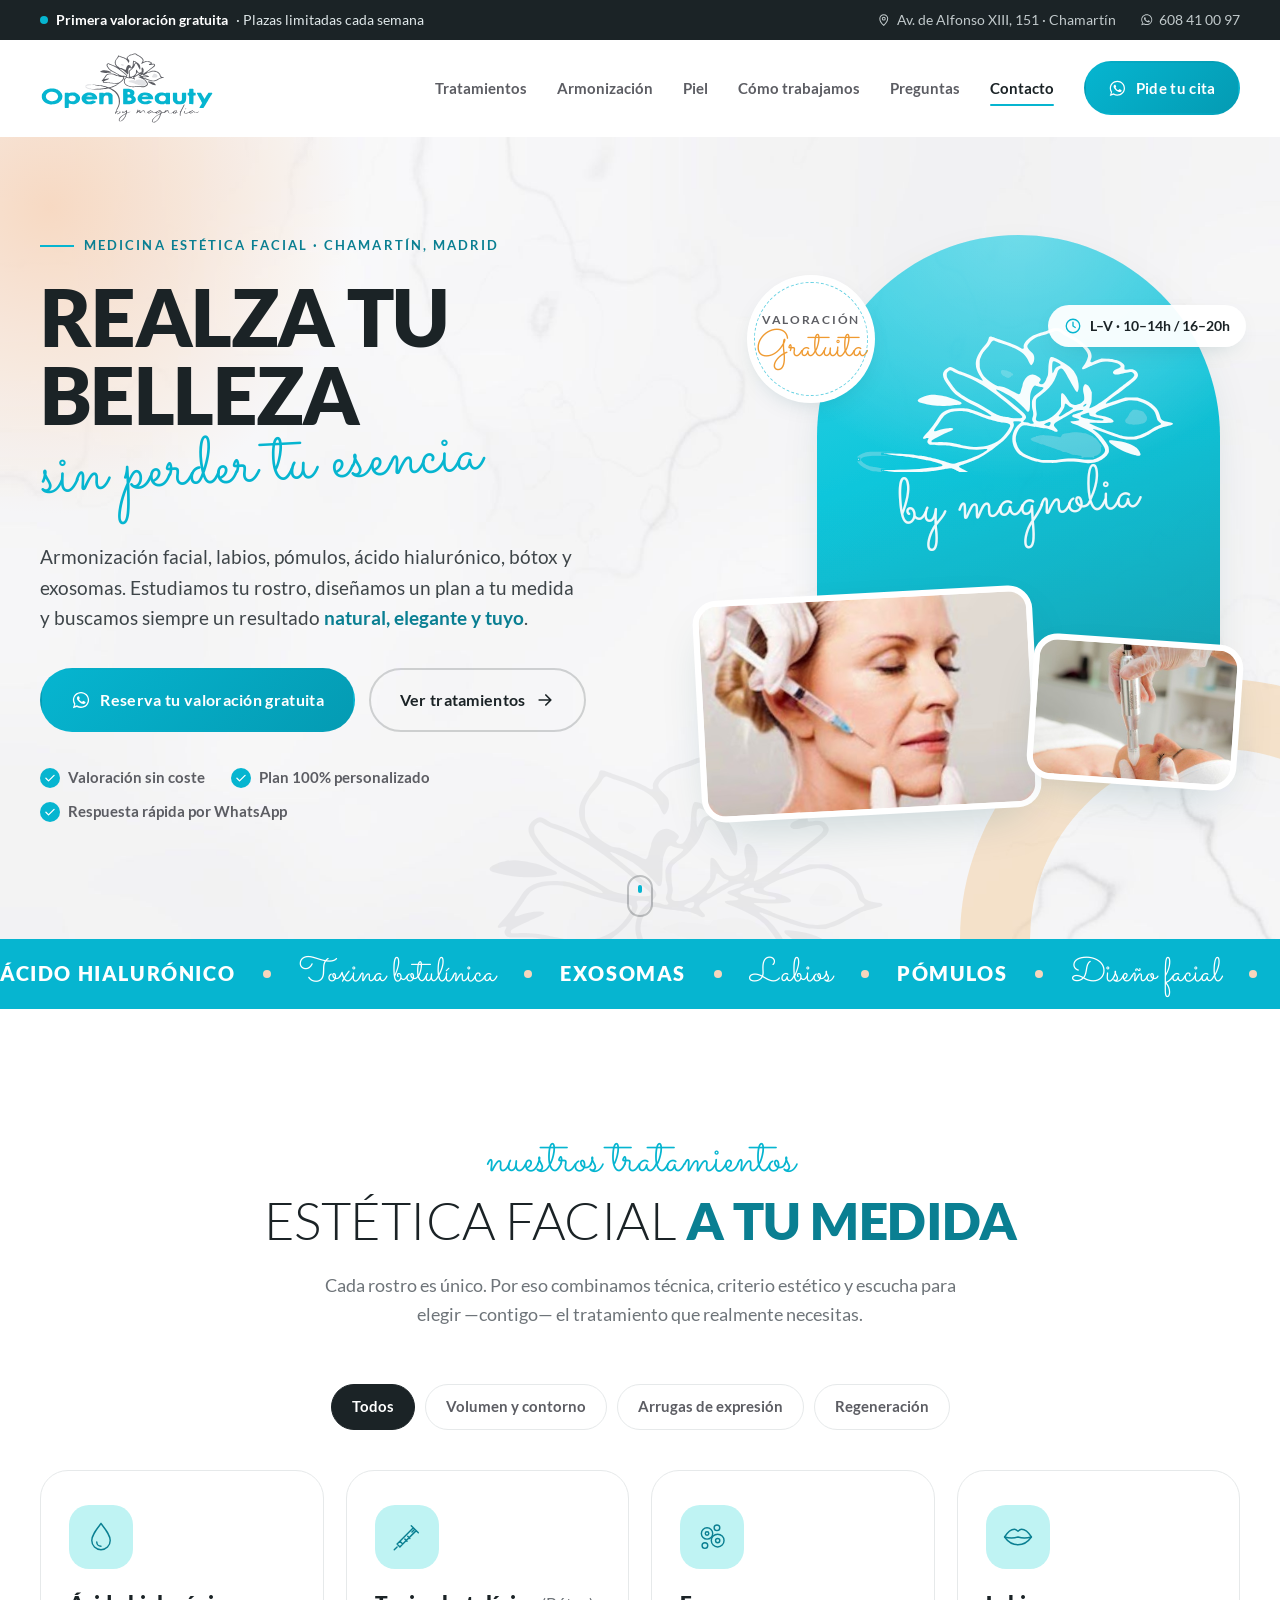
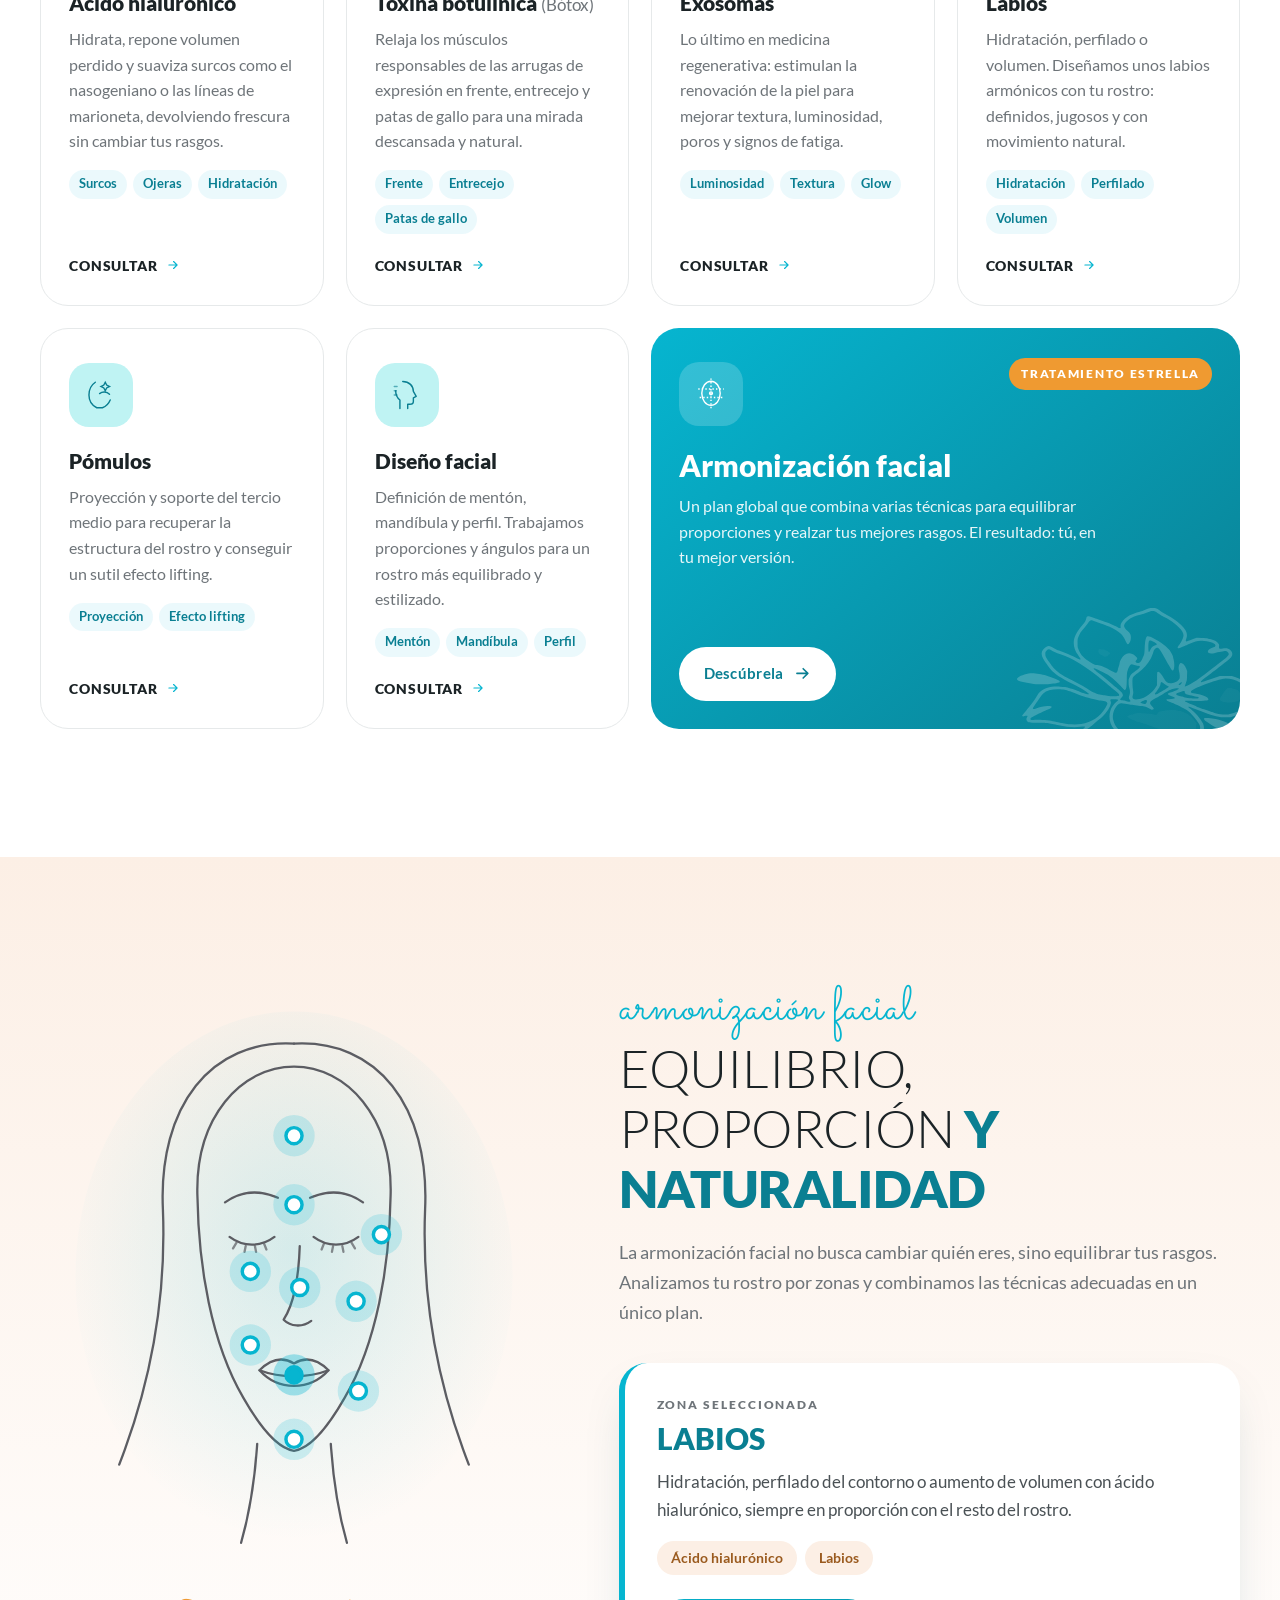
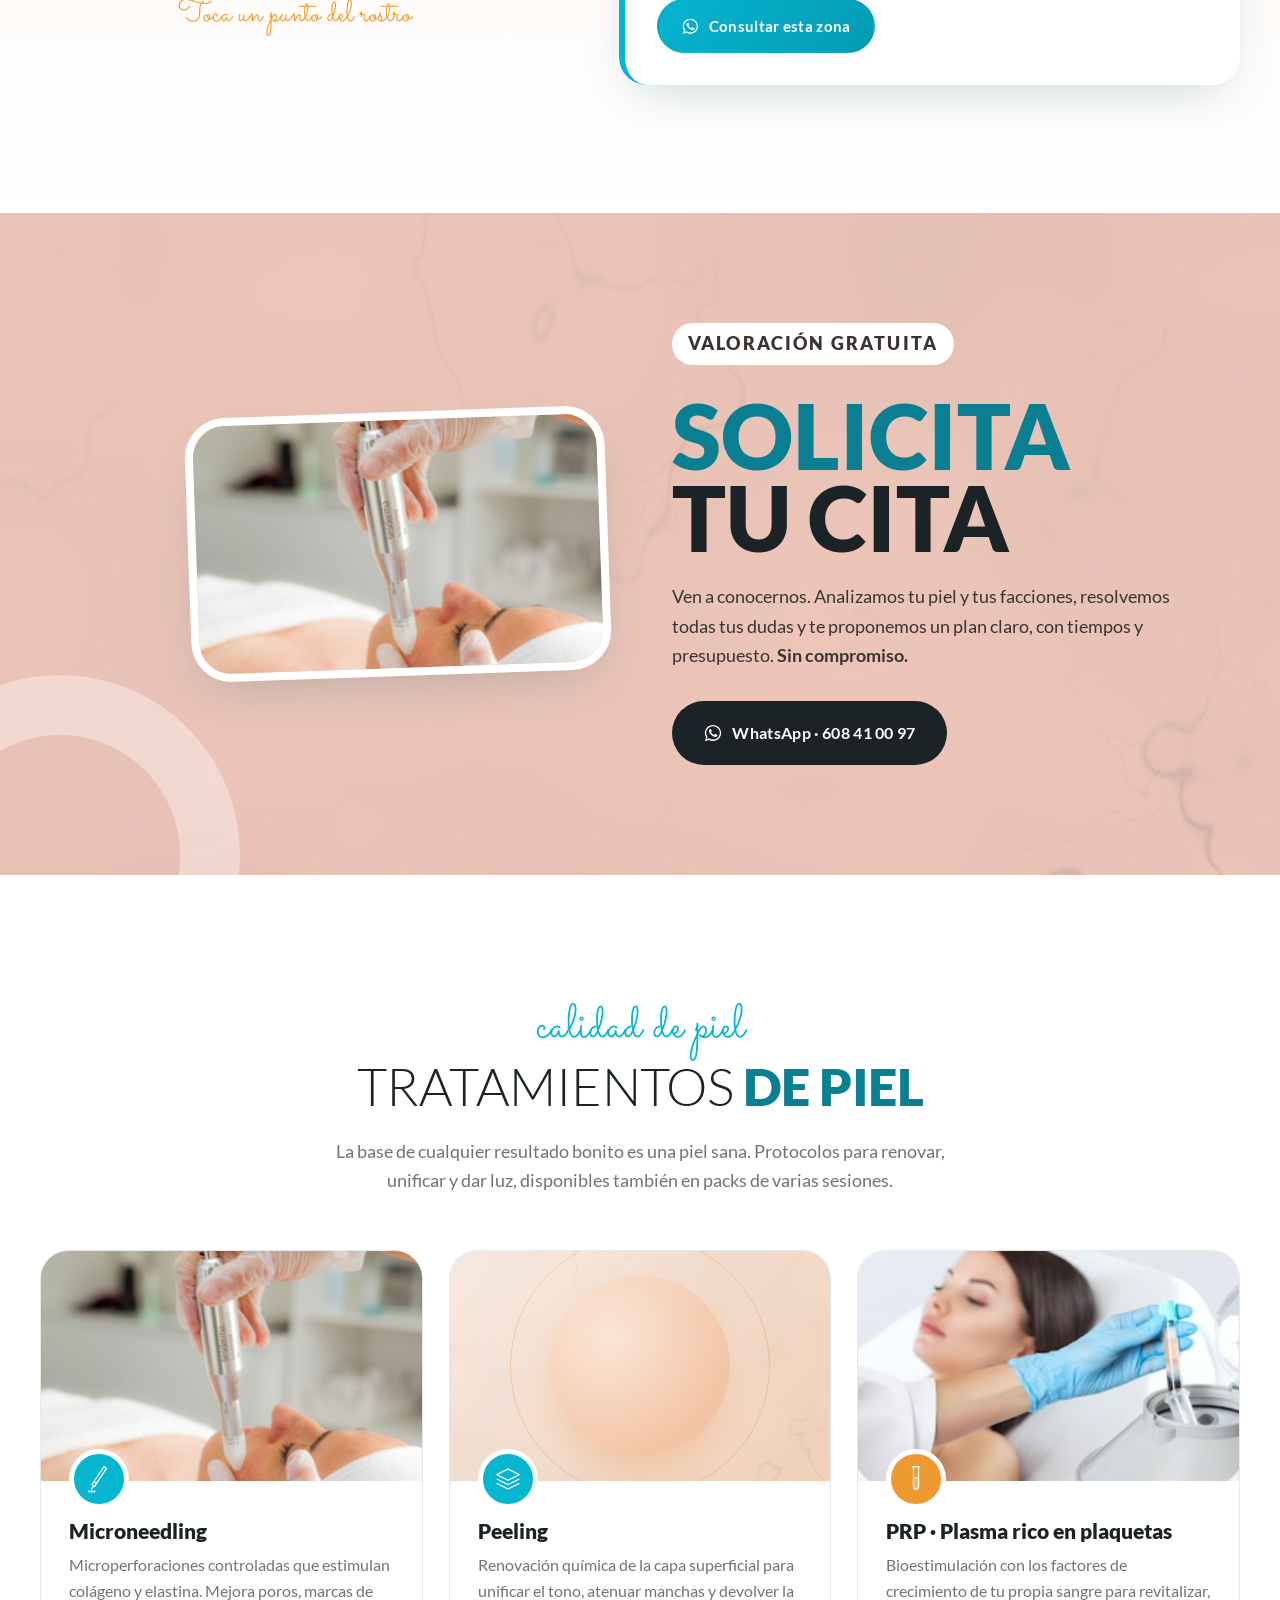
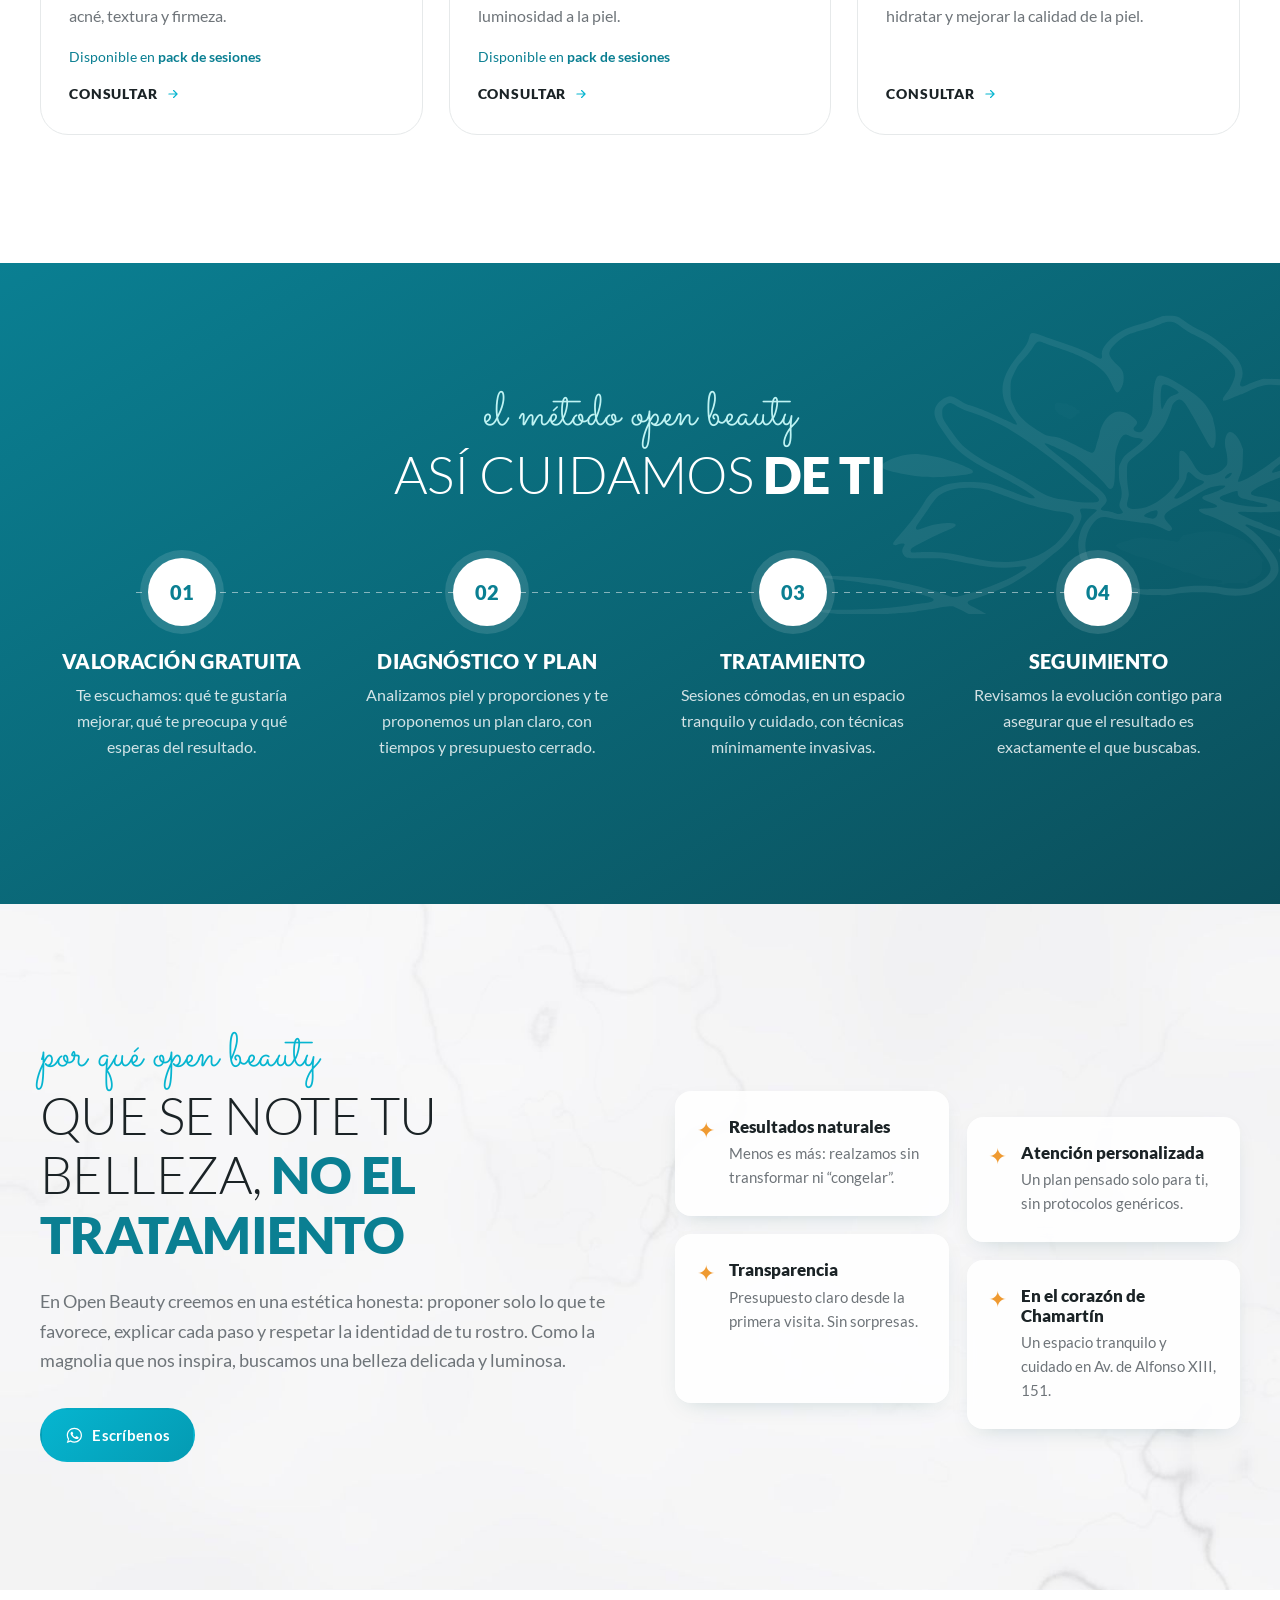
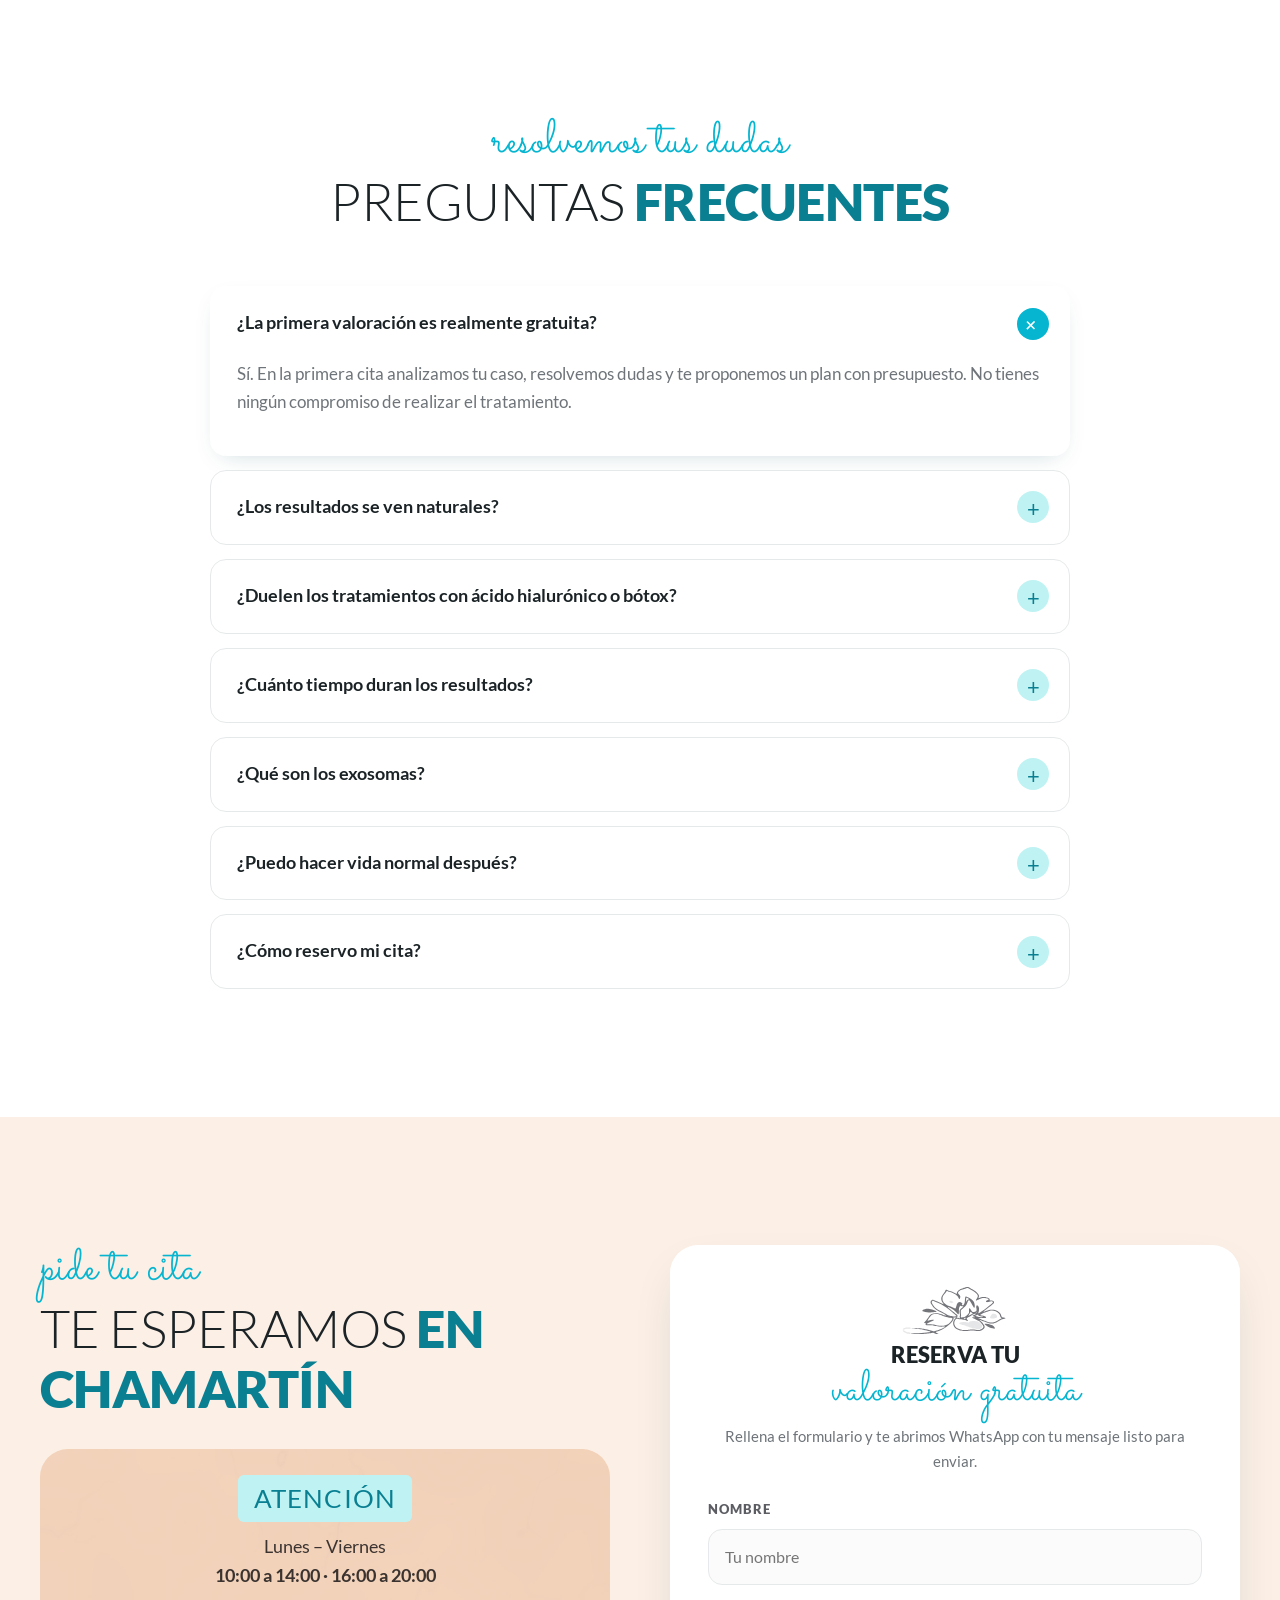
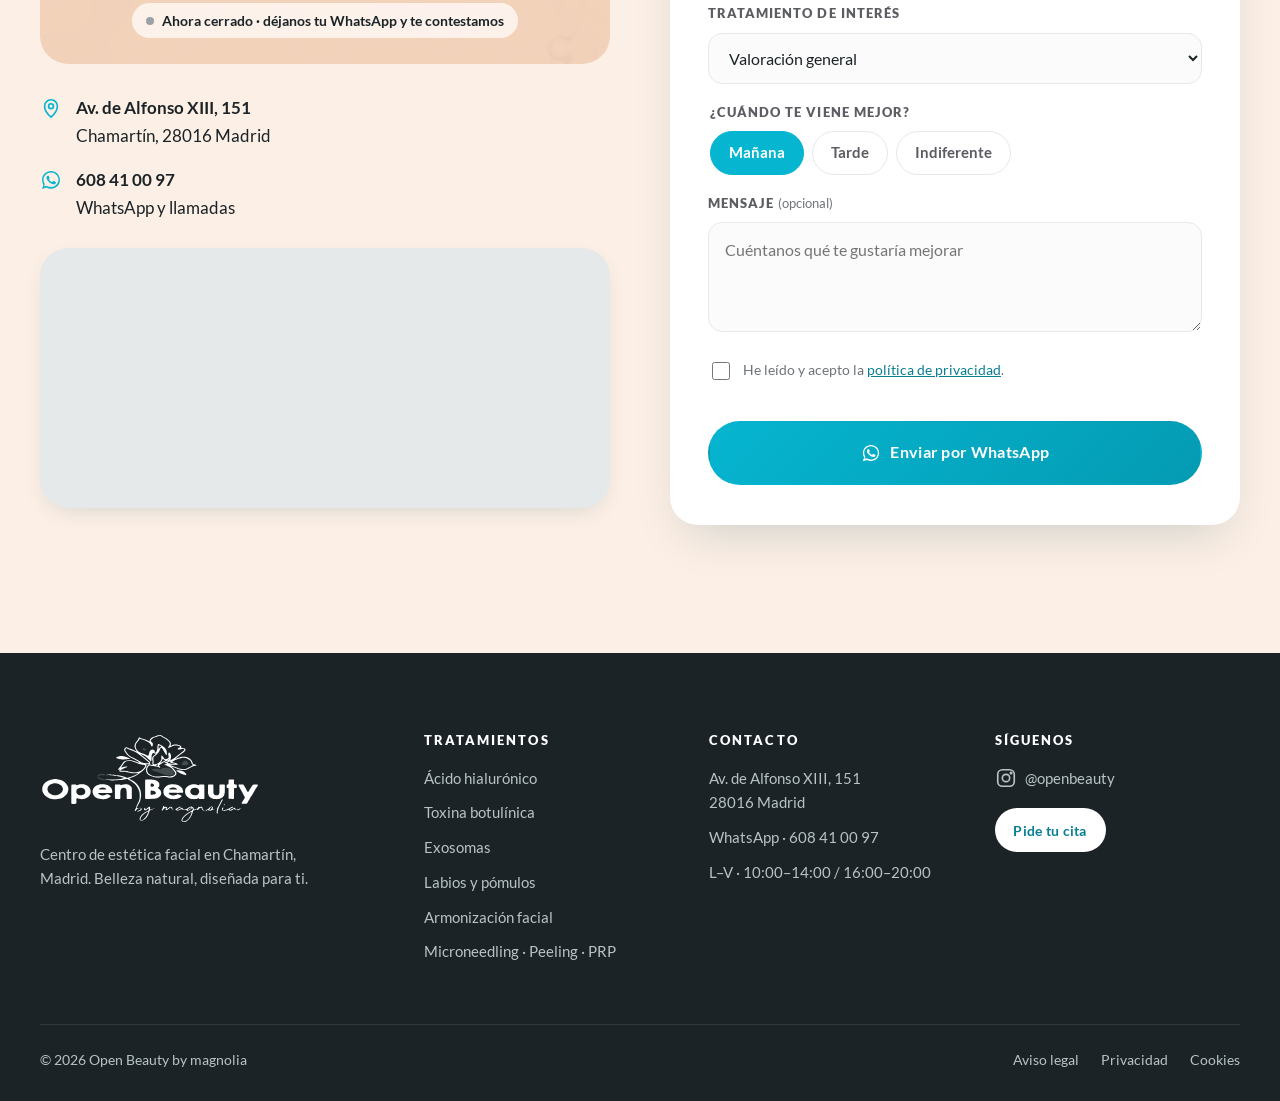
==== index.html @ c54658da "Web Open Beauty" ====
<!DOCTYPE html>
<html lang="es">
<head>
  <meta charset="UTF-8">
  <meta name="viewport" content="width=device-width, initial-scale=1">
  <title>Open Beauty · Medicina Estética Facial en Chamartín, Madrid</title>
  <meta name="description" content="Centro de estética facial en Chamartín (Madrid). Ácido hialurónico, bótox, exosomas, labios, pómulos, diseño y armonización facial. Primera valoración gratuita. Pide cita por WhatsApp: 608 41 00 97.">
  <meta name="theme-color" content="#06b5d0">
  <link rel="icon" href="assets/img/favicon.png" type="image/png">
  <link rel="apple-touch-icon" href="assets/img/favicon.png">

  <meta property="og:type" content="website">
  <meta property="og:title" content="Open Beauty by magnolia · Estética facial en Chamartín">
  <meta property="og:description" content="Armonización facial, labios, pómulos, hialurónico, bótox y exosomas. Primera valoración gratuita.">
  <meta property="og:image" content="assets/img/hialuronico.jpg">
  <meta property="og:locale" content="es_ES">

  <link rel="preload" href="assets/fonts/lato-latin-900-normal.woff2" as="font" type="font/woff2" crossorigin>
  <link rel="preload" href="assets/fonts/sacramento-latin-400-normal.woff2" as="font" type="font/woff2" crossorigin>
  <link rel="stylesheet" href="css/styles.css">

  <script type="application/ld+json">
  {
    "@context": "https://schema.org",
    "@type": "BeautySalon",
    "name": "Open Beauty by magnolia",
    "image": "assets/img/hialuronico.jpg",
    "telephone": "+34 608 41 00 97",
    "address": {
      "@type": "PostalAddress",
      "streetAddress": "Av. de Alfonso XIII, 151",
      "addressLocality": "Madrid",
      "addressRegion": "Madrid",
      "postalCode": "28016",
      "addressCountry": "ES"
    },
    "openingHoursSpecification": [
      {"@type": "OpeningHoursSpecification", "dayOfWeek": ["Monday","Tuesday","Wednesday","Thursday","Friday"], "opens": "10:00", "closes": "14:00"},
      {"@type": "OpeningHoursSpecification", "dayOfWeek": ["Monday","Tuesday","Wednesday","Thursday","Friday"], "opens": "16:00", "closes": "20:00"}
    ],
    "areaServed": "Chamartín, Madrid"
  }
  </script>
</head>
<body>

<!-- Iconos (sprite) -->
<svg width="0" height="0" style="position:absolute" aria-hidden="true">
  <defs>
    <symbol id="i-drop" viewBox="0 0 48 48"><path d="M24 5c7 9 13 16.5 13 24a13 13 0 0 1-26 0C11 21.5 17 14 24 5Z" fill="none" stroke="currentColor" stroke-width="2"/><path d="M18 31a6 6 0 0 0 6 6" fill="none" stroke="currentColor" stroke-width="2" stroke-linecap="round"/></symbol>
    <symbol id="i-syringe" viewBox="0 0 48 48"><g fill="none" stroke="currentColor" stroke-width="2" stroke-linecap="round" stroke-linejoin="round"><path d="m30 8 10 10M35 13l-4 4M33 11 14 30l4 4 19-19M14 30l-4 4 4 4 4-4M10 38l-4 4M21 27l3 3M25 23l3 3"/></g></symbol>
    <symbol id="i-cells" viewBox="0 0 48 48"><g fill="none" stroke="currentColor" stroke-width="2"><circle cx="17" cy="19" r="8"/><circle cx="32" cy="29" r="9"/><circle cx="31" cy="11" r="4"/><circle cx="14" cy="36" r="4"/><circle cx="17" cy="19" r="2.5"/><circle cx="32" cy="29" r="3"/></g></symbol>
    <symbol id="i-lips" viewBox="0 0 48 48"><g fill="none" stroke="currentColor" stroke-width="2" stroke-linejoin="round"><path d="M5 24c5-8 10-11 14-11 2 0 3.5 1.5 5 3 1.5-1.5 3-3 5-3 4 0 9 3 14 11-5 7-12 11-19 11S10 31 5 24Z"/><path d="M5 24c7 2 13 2 19 0 6 2 12 2 19 0"/></g></symbol>
    <symbol id="i-cheek" viewBox="0 0 48 48"><g fill="none" stroke="currentColor" stroke-width="2" stroke-linecap="round"><path d="M16 6c-6 4-9 11-9 18 0 9 5 15 11 18h8c5-2 9-6 11-11"/><path d="M22 22c4-3 10-3 14 1"/><path d="M30 6l2 4 4 2-4 2-2 4-2-4-4-2 4-2z"/></g></symbol>
    <symbol id="i-profile" viewBox="0 0 48 48"><g fill="none" stroke="currentColor" stroke-width="2" stroke-linecap="round" stroke-linejoin="round"><path d="M18 5c9 0 15 6 15 14l4 7-4 2v5c0 3-2 4-5 4h-3v6"/><path d="M14 43V31c-4-3-6-8-6-13"/><path d="M6 12h4M6 18h3M6 24h4" opacity=".6"/></g></symbol>
    <symbol id="i-harmony" viewBox="0 0 48 48"><g fill="none" stroke="currentColor" stroke-width="2"><ellipse cx="24" cy="23" rx="13" ry="17"/><path d="M24 2v42M6 17h36M8 29h32" stroke-dasharray="2 3"/><circle cx="24" cy="23" r="2"/></g></symbol>
    <symbol id="i-pen" viewBox="0 0 48 48"><g fill="none" stroke="currentColor" stroke-width="2" stroke-linecap="round"><path d="M32 4 16 28l4 3 16-24zM16 28l-3 5 4 3 3-5M15 35l-3 5"/><path d="M8 44h1M12 44h1M16 44h1" stroke-width="3"/></g></symbol>
    <symbol id="i-layers" viewBox="0 0 48 48"><g fill="none" stroke="currentColor" stroke-width="2" stroke-linejoin="round"><path d="M24 8 42 17 24 26 6 17z"/><path d="m6 24 18 9 18-9M6 31l18 9 18-9"/></g></symbol>
    <symbol id="i-tube" viewBox="0 0 48 48"><g fill="none" stroke="currentColor" stroke-width="2" stroke-linecap="round"><path d="M18 4h12M20 4v32a4 4 0 0 0 8 0V4"/><path d="M20 22h8" /><path d="M20 22v14a4 4 0 0 0 8 0V22" fill="currentColor" fill-opacity=".2"/></g></symbol>
    <symbol id="i-wa" viewBox="0 0 32 32"><path fill="currentColor" d="M16 3C8.8 3 3 8.7 3 15.8c0 2.5.7 4.9 2 7L3 29l6.4-2a13.2 13.2 0 0 0 6.6 1.7c7.2 0 13-5.7 13-12.8S23.2 3 16 3Zm0 23.3c-2.1 0-4.1-.6-5.9-1.6l-.4-.3-3.8 1.2 1.2-3.7-.3-.4a10.4 10.4 0 0 1-1.7-5.7C5.1 10 10 5.2 16 5.2s10.9 4.8 10.9 10.6S22 26.3 16 26.3Zm6-7.9c-.3-.2-1.9-1-2.2-1-.3-.1-.5-.2-.7.2l-1 1.2c-.2.2-.4.2-.7.1-.3-.2-1.4-.5-2.6-1.6-1-.9-1.6-1.9-1.8-2.2-.2-.3 0-.5.1-.7l.5-.6.3-.5v-.5l-1-2.4c-.3-.6-.5-.5-.7-.5h-.6c-.2 0-.6.1-.9.4-.3.3-1.2 1.1-1.2 2.7s1.2 3.2 1.4 3.4c.2.2 2.4 3.6 5.8 5 .8.4 1.4.6 1.9.7.8.3 1.6.2 2.2.1.7-.1 1.9-.8 2.2-1.5.3-.7.3-1.4.2-1.5-.1-.1-.3-.2-.6-.4Z"/></symbol>
    <symbol id="i-arrow" viewBox="0 0 24 24"><path d="M5 12h14M13 6l6 6-6 6" fill="none" stroke="currentColor" stroke-width="2" stroke-linecap="round" stroke-linejoin="round"/></symbol>
    <symbol id="i-pin" viewBox="0 0 24 24"><g fill="none" stroke="currentColor" stroke-width="1.8"><path d="M12 22s7-6.2 7-12a7 7 0 0 0-14 0c0 5.8 7 12 7 12Z"/><circle cx="12" cy="10" r="2.6"/></g></symbol>
    <symbol id="i-clock" viewBox="0 0 24 24"><g fill="none" stroke="currentColor" stroke-width="1.8" stroke-linecap="round"><circle cx="12" cy="12" r="9"/><path d="M12 7v5l3 2"/></g></symbol>
    <symbol id="i-phone" viewBox="0 0 24 24"><path fill="none" stroke="currentColor" stroke-width="1.8" stroke-linejoin="round" d="M5 3h4l2 5-2.5 1.5a11 11 0 0 0 6 6L16 13l5 2v4a2 2 0 0 1-2 2A17 17 0 0 1 3 5a2 2 0 0 1 2-2Z"/></symbol>
    <symbol id="i-check" viewBox="0 0 24 24"><path d="m5 12.5 4.5 4.5L19 7.5" fill="none" stroke="currentColor" stroke-width="2.2" stroke-linecap="round" stroke-linejoin="round"/></symbol>
    <symbol id="i-ig" viewBox="0 0 24 24"><g fill="none" stroke="currentColor" stroke-width="1.8"><rect x="3" y="3" width="18" height="18" rx="5"/><circle cx="12" cy="12" r="4"/><circle cx="17.5" cy="6.5" r=".8" fill="currentColor"/></g></symbol>
  </defs>
</svg>

<!-- ===================== TOPBAR ===================== -->
<div class="topbar">
  <div class="container topbar__inner">
    <p><span class="dot"></span> <strong>Primera valoración gratuita</strong> · Plazas limitadas cada semana</p>
    <div class="topbar__links">
      <a href="#contacto"><svg><use href="#i-pin"/></svg> Av. de Alfonso XIII, 151 · Chamartín</a>
      <a href="https://wa.me/34608410097" target="_blank" rel="noopener" data-wa><svg><use href="#i-wa"/></svg> 608 41 00 97</a>
    </div>
  </div>
</div>

<!-- ===================== HEADER ===================== -->
<header class="header" id="header">
  <div class="container header__inner">
    <a href="#inicio" class="brand" aria-label="Open Beauty by magnolia — inicio">
      <img src="assets/logo.svg" alt="Open Beauty by magnolia" width="745" height="308">
    </a>
    <nav class="nav" id="nav" aria-label="Navegación principal">
      <a href="#tratamientos">Tratamientos</a>
      <a href="#armonizacion">Armonización</a>
      <a href="#piel">Piel</a>
      <a href="#metodo">Cómo trabajamos</a>
      <a href="#faq">Preguntas</a>
      <a href="#contacto">Contacto</a>
      <a href="https://wa.me/34608410097" class="btn btn--teal nav__cta" target="_blank" rel="noopener" data-wa="Hola, me gustaría reservar mi valoración gratuita en Open Beauty.">
        <svg><use href="#i-wa"/></svg> Pide tu cita
      </a>
    </nav>
    <button class="burger" id="burger" aria-label="Abrir menú" aria-expanded="false" aria-controls="nav"><span></span><span></span><span></span></button>
  </div>
</header>

<main>

<!-- ===================== HERO ===================== -->
<section class="hero marble" id="inicio">
  <div class="hero__flower" aria-hidden="true"></div>
  <div class="container hero__grid">
    <div class="hero__copy">
      <p class="eyebrow reveal">Medicina estética facial · Chamartín, Madrid</p>
      <h1 class="hero__title reveal">
        Realza tu belleza
        <span class="script">sin perder tu esencia</span>
      </h1>
      <p class="hero__lead reveal">Armonización facial, labios, pómulos, ácido hialurónico, bótox y exosomas. Estudiamos tu rostro, diseñamos un plan a tu medida y buscamos siempre un resultado <strong>natural, elegante y tuyo</strong>.</p>
      <div class="hero__ctas reveal">
        <a href="https://wa.me/34608410097" class="btn btn--teal btn--lg" target="_blank" rel="noopener" data-wa="Hola, me gustaría reservar mi valoración gratuita en Open Beauty.">
          <svg><use href="#i-wa"/></svg> Reserva tu valoración gratuita
        </a>
        <a href="#tratamientos" class="btn btn--ghost btn--lg">Ver tratamientos <svg><use href="#i-arrow"/></svg></a>
      </div>
      <ul class="hero__trust reveal">
        <li><svg><use href="#i-check"/></svg> Valoración sin coste</li>
        <li><svg><use href="#i-check"/></svg> Plan 100% personalizado</li>
        <li><svg><use href="#i-check"/></svg> Respuesta rápida por WhatsApp</li>
      </ul>
    </div>

    <div class="hero__visual reveal">
      <div class="arch">
        <div class="arch__flower" aria-hidden="true"></div>
        <p class="arch__script">by magnolia</p>
      </div>
      <figure class="hero__photo hero__photo--main">
        <img src="assets/img/hialuronico.jpg" alt="Tratamiento facial con ácido hialurónico en Open Beauty" width="382" height="250">
      </figure>
      <figure class="hero__photo hero__photo--small">
        <img src="assets/img/microneedling.jpg" alt="Tratamiento de microneedling facial" width="382" height="264">
      </figure>
      <div class="badge badge--free">
        <span class="badge__k">Valoración</span>
        <span class="badge__v">Gratuita</span>
      </div>
      <div class="chip chip--hours"><svg><use href="#i-clock"/></svg> L–V · 10–14h / 16–20h</div>
    </div>
  </div>
  <a href="#tratamientos" class="hero__scroll" aria-label="Bajar a tratamientos"><span></span></a>
</section>

<!-- ===================== MARQUEE ===================== -->
<div class="marquee" aria-hidden="true">
  <div class="marquee__track">
    <span>Ácido hialurónico</span><i></i><span>Toxina botulínica</span><i></i><span>Exosomas</span><i></i><span>Labios</span><i></i><span>Pómulos</span><i></i><span>Diseño facial</span><i></i><span>Armonización facial</span><i></i><span>Microneedling</span><i></i><span>PRP</span><i></i><span>Peeling</span><i></i>
    <span>Ácido hialurónico</span><i></i><span>Toxina botulínica</span><i></i><span>Exosomas</span><i></i><span>Labios</span><i></i><span>Pómulos</span><i></i><span>Diseño facial</span><i></i><span>Armonización facial</span><i></i><span>Microneedling</span><i></i><span>PRP</span><i></i><span>Peeling</span><i></i>
  </div>
</div>

<!-- ===================== TRATAMIENTOS ===================== -->
<section class="section" id="tratamientos">
  <div class="container">
    <header class="section__head reveal">
      <p class="kicker">nuestros tratamientos</p>
      <h2 class="h2">Estética facial <strong>a tu medida</strong></h2>
      <p class="section__lead">Cada rostro es único. Por eso combinamos técnica, criterio estético y escucha para elegir —contigo— el tratamiento que realmente necesitas.</p>
    </header>

    <div class="filters reveal" role="tablist" aria-label="Filtrar tratamientos">
      <button class="filter is-active" data-filter="all" role="tab" aria-selected="true">Todos</button>
      <button class="filter" data-filter="relleno" role="tab" aria-selected="false">Volumen y contorno</button>
      <button class="filter" data-filter="arrugas" role="tab" aria-selected="false">Arrugas de expresión</button>
      <button class="filter" data-filter="regenera" role="tab" aria-selected="false">Regeneración</button>
    </div>

    <div class="cards" id="cards">
      <article class="card reveal" data-cat="relleno">
        <div class="card__icon"><svg><use href="#i-drop"/></svg></div>
        <h3>Ácido hialurónico</h3>
        <p>Hidrata, repone volumen perdido y suaviza surcos como el nasogeniano o las líneas de marioneta, devolviendo frescura sin cambiar tus rasgos.</p>
        <ul class="tags"><li>Surcos</li><li>Ojeras</li><li>Hidratación</li></ul>
        <a href="#" class="card__link" data-wa="Hola, quiero información sobre el tratamiento de ácido hialurónico.">Consultar <svg><use href="#i-arrow"/></svg></a>
      </article>

      <article class="card reveal" data-cat="arrugas">
        <div class="card__icon"><svg><use href="#i-syringe"/></svg></div>
        <h3>Toxina botulínica <span>(Bótox)</span></h3>
        <p>Relaja los músculos responsables de las arrugas de expresión en frente, entrecejo y patas de gallo para una mirada descansada y natural.</p>
        <ul class="tags"><li>Frente</li><li>Entrecejo</li><li>Patas de gallo</li></ul>
        <a href="#" class="card__link" data-wa="Hola, quiero información sobre el tratamiento con toxina botulínica (bótox).">Consultar <svg><use href="#i-arrow"/></svg></a>
      </article>

      <article class="card reveal" data-cat="regenera">
        <div class="card__icon"><svg><use href="#i-cells"/></svg></div>
        <h3>Exosomas</h3>
        <p>Lo último en medicina regenerativa: estimulan la renovación de la piel para mejorar textura, luminosidad, poros y signos de fatiga.</p>
        <ul class="tags"><li>Luminosidad</li><li>Textura</li><li>Glow</li></ul>
        <a href="#" class="card__link" data-wa="Hola, quiero información sobre el tratamiento con exosomas.">Consultar <svg><use href="#i-arrow"/></svg></a>
      </article>

      <article class="card reveal" data-cat="relleno">
        <div class="card__icon"><svg><use href="#i-lips"/></svg></div>
        <h3>Labios</h3>
        <p>Hidratación, perfilado o volumen. Diseñamos unos labios armónicos con tu rostro: definidos, jugosos y con movimiento natural.</p>
        <ul class="tags"><li>Hidratación</li><li>Perfilado</li><li>Volumen</li></ul>
        <a href="#" class="card__link" data-wa="Hola, quiero información sobre el tratamiento de labios.">Consultar <svg><use href="#i-arrow"/></svg></a>
      </article>

      <article class="card reveal" data-cat="relleno">
        <div class="card__icon"><svg><use href="#i-cheek"/></svg></div>
        <h3>Pómulos</h3>
        <p>Proyección y soporte del tercio medio para recuperar la estructura del rostro y conseguir un sutil efecto lifting.</p>
        <ul class="tags"><li>Proyección</li><li>Efecto lifting</li></ul>
        <a href="#" class="card__link" data-wa="Hola, quiero información sobre el tratamiento de pómulos.">Consultar <svg><use href="#i-arrow"/></svg></a>
      </article>

      <article class="card reveal" data-cat="relleno">
        <div class="card__icon"><svg><use href="#i-profile"/></svg></div>
        <h3>Diseño facial</h3>
        <p>Definición de mentón, mandíbula y perfil. Trabajamos proporciones y ángulos para un rostro más equilibrado y estilizado.</p>
        <ul class="tags"><li>Mentón</li><li>Mandíbula</li><li>Perfil</li></ul>
        <a href="#" class="card__link" data-wa="Hola, quiero información sobre el diseño facial (mentón, mandíbula, perfil).">Consultar <svg><use href="#i-arrow"/></svg></a>
      </article>

      <article class="card card--feature reveal" data-cat="relleno arrugas regenera">
        <div class="card__icon"><svg><use href="#i-harmony"/></svg></div>
        <p class="card__badge">Tratamiento estrella</p>
        <h3>Armonización facial</h3>
        <p>Un plan global que combina varias técnicas para equilibrar proporciones y realzar tus mejores rasgos. El resultado: tú, en tu mejor versión.</p>
        <a href="#armonizacion" class="btn btn--white">Descúbrela <svg><use href="#i-arrow"/></svg></a>
      </article>
    </div>
  </div>
</section>

<!-- ===================== ARMONIZACIÓN (mapa facial) ===================== -->
<section class="section section--soft" id="armonizacion">
  <div class="container harmony">
    <div class="harmony__map reveal">
      <svg class="face" viewBox="0 0 400 500" role="img" aria-labelledby="faceTitle">
        <title id="faceTitle">Mapa facial interactivo</title>
        <defs>
          <radialGradient id="glow" cx="50%" cy="45%" r="55%"><stop offset="0" stop-color="#06b5d0" stop-opacity=".16"/><stop offset="1" stop-color="#06b5d0" stop-opacity="0"/></radialGradient>
        </defs>
        <ellipse cx="200" cy="240" rx="190" ry="230" fill="url(#glow)"/>
        <g class="face__lines" fill="none" stroke-linecap="round" stroke-linejoin="round">
          <!-- pelo -->
          <path d="M200 38C128 34 82 92 86 182c3 76-10 150-38 222"/>
          <path d="M200 38c72-4 118 54 114 144-3 76 10 150 38 222"/>
          <!-- rostro -->
          <path d="M116 170c-2-68 38-112 84-112s86 44 84 112c-1 62-12 128-40 176-16 28-30 44-44 46-14-2-28-18-44-46-28-48-39-114-40-176Z"/>
          <!-- cuello -->
          <path d="M168 386c-2 30-6 58-14 86M232 386c2 30 6 58 14 86"/>
          <!-- cejas -->
          <path d="M140 176c14-10 30-11 46-4"/><path d="M214 172c16-7 32-6 46 4"/>
          <!-- ojos cerrados -->
          <path d="M144 206c12 9 27 9 39 0"/><path d="M217 206c12 9 27 9 39 0"/>
          <path d="M150 211l-3 5M158 214l-1 5M166 214l1 5M174 212l2 5" opacity=".7"/>
          <path d="M226 212l-2 5M234 214l-1 5M242 214l1 5M250 211l3 5" opacity=".7"/>
          <!-- nariz -->
          <path d="M205 214c-1 30-5 50-14 64 6 6 16 7 24 1"/>
          <!-- labios -->
          <path d="M170 322c10-10 20-12 30-6 10-6 20-4 30 6-18 7-42 7-60 0Z"/>
          <path d="M170 322c16 18 44 18 60 0"/>
        </g>
        <g class="spots">
          <g class="spot" data-zone="frente" transform="translate(200 118)"><circle r="18" class="spot__halo"/><circle r="7" class="spot__dot"/></g>
          <g class="spot" data-zone="entrecejo" transform="translate(200 178)"><circle r="18" class="spot__halo"/><circle r="7" class="spot__dot"/></g>
          <g class="spot" data-zone="patas" transform="translate(276 204)"><circle r="18" class="spot__halo"/><circle r="7" class="spot__dot"/></g>
          <g class="spot" data-zone="ojeras" transform="translate(162 236)"><circle r="18" class="spot__halo"/><circle r="7" class="spot__dot"/></g>
          <g class="spot" data-zone="pomulos" transform="translate(254 262)"><circle r="18" class="spot__halo"/><circle r="7" class="spot__dot"/></g>
          <g class="spot" data-zone="nariz" transform="translate(205 250)"><circle r="18" class="spot__halo"/><circle r="7" class="spot__dot"/></g>
          <g class="spot" data-zone="surcos" transform="translate(162 300)"><circle r="18" class="spot__halo"/><circle r="7" class="spot__dot"/></g>
          <g class="spot" data-zone="labios" transform="translate(200 326)"><circle r="18" class="spot__halo"/><circle r="7" class="spot__dot"/></g>
          <g class="spot" data-zone="mandibula" transform="translate(256 340)"><circle r="18" class="spot__halo"/><circle r="7" class="spot__dot"/></g>
          <g class="spot" data-zone="menton" transform="translate(200 382)"><circle r="18" class="spot__halo"/><circle r="7" class="spot__dot"/></g>
        </g>
      </svg>
      <p class="harmony__hint">Toca un punto del rostro</p>
    </div>

    <div class="harmony__copy">
      <header class="reveal">
        <p class="kicker">armonización facial</p>
        <h2 class="h2">Equilibrio, proporción <strong>y naturalidad</strong></h2>
        <p class="section__lead">La armonización facial no busca cambiar quién eres, sino equilibrar tus rasgos. Analizamos tu rostro por zonas y combinamos las técnicas adecuadas en un único plan.</p>
      </header>

      <div class="zone reveal" id="zone" aria-live="polite">
        <p class="zone__label">Zona seleccionada</p>
        <h3 class="zone__title" id="zoneTitle">Labios</h3>
        <p class="zone__text" id="zoneText">Hidratación, perfilado del contorno o aumento de volumen con ácido hialurónico, siempre en proporción con el resto del rostro.</p>
        <ul class="zone__tx" id="zoneTx"><li>Ácido hialurónico</li><li>Labios</li></ul>
        <a href="#" class="btn btn--teal" id="zoneCta" data-wa="Hola, me interesa tratar la zona de los labios.">
          <svg><use href="#i-wa"/></svg> Consultar esta zona
        </a>
      </div>
    </div>
  </div>
</section>

<!-- ===================== PROMO VALORACIÓN ===================== -->
<section class="promo">
  <div class="container promo__grid">
    <div class="promo__photo reveal">
      <img src="assets/img/microneedling.jpg" alt="Valoración facial en Open Beauty" width="382" height="264" loading="lazy">
    </div>
    <div class="promo__copy reveal">
      <p class="promo__kicker">Valoración gratuita</p>
      <h2 class="promo__title"><span>Solicita</span> tu cita</h2>
      <p>Ven a conocernos. Analizamos tu piel y tus facciones, resolvemos todas tus dudas y te proponemos un plan claro, con tiempos y presupuesto. <strong>Sin compromiso.</strong></p>
      <a href="https://wa.me/34608410097" class="btn btn--dark btn--lg" target="_blank" rel="noopener" data-wa="Hola, quiero solicitar mi valoración gratuita.">
        <svg><use href="#i-wa"/></svg> WhatsApp · 608 41 00 97
      </a>
    </div>
  </div>
</section>

<!-- ===================== PIEL ===================== -->
<section class="section" id="piel">
  <div class="container">
    <header class="section__head reveal">
      <p class="kicker">calidad de piel</p>
      <h2 class="h2">Tratamientos <strong>de piel</strong></h2>
      <p class="section__lead">La base de cualquier resultado bonito es una piel sana. Protocolos para renovar, unificar y dar luz, disponibles también en packs de varias sesiones.</p>
    </header>

    <div class="skin">
      <article class="skin__item reveal">
        <figure><img src="assets/img/microneedling.jpg" alt="Microneedling facial" loading="lazy" width="382" height="264"></figure>
        <div class="skin__body">
          <span class="skin__icon"><svg><use href="#i-pen"/></svg></span>
          <h3>Microneedling</h3>
          <p>Microperforaciones controladas que estimulan colágeno y elastina. Mejora poros, marcas de acné, textura y firmeza.</p>
          <p class="skin__pack">Disponible en <strong>pack de sesiones</strong></p>
          <a href="#" class="card__link" data-wa="Hola, quiero información sobre microneedling y sus packs.">Consultar <svg><use href="#i-arrow"/></svg></a>
        </div>
      </article>
      <article class="skin__item reveal">
        <figure class="skin__fig--peel" aria-hidden="true"><div class="peel-art"></div></figure>
        <div class="skin__body">
          <span class="skin__icon"><svg><use href="#i-layers"/></svg></span>
          <h3>Peeling</h3>
          <p>Renovación química de la capa superficial para unificar el tono, atenuar manchas y devolver la luminosidad a la piel.</p>
          <p class="skin__pack">Disponible en <strong>pack de sesiones</strong></p>
          <a href="#" class="card__link" data-wa="Hola, quiero información sobre los peelings y sus packs.">Consultar <svg><use href="#i-arrow"/></svg></a>
        </div>
      </article>
      <article class="skin__item reveal">
        <figure><img src="assets/img/prp.jpg" alt="Tratamiento de plasma rico en plaquetas (PRP)" width="382" height="246"></figure>
        <div class="skin__body">
          <span class="skin__icon skin__icon--orange"><svg><use href="#i-tube"/></svg></span>
          <h3>PRP · Plasma rico en plaquetas</h3>
          <p>Bioestimulación con los factores de crecimiento de tu propia sangre para revitalizar, hidratar y mejorar la calidad de la piel.</p>
          <a href="#" class="card__link" data-wa="Hola, quiero información sobre el tratamiento de PRP.">Consultar <svg><use href="#i-arrow"/></svg></a>
        </div>
      </article>
    </div>
  </div>
</section>

<!-- ===================== MÉTODO ===================== -->
<section class="section section--teal" id="metodo">
  <div class="method__flower" aria-hidden="true"></div>
  <div class="container">
    <header class="section__head section__head--light reveal">
      <p class="kicker kicker--light">el método open beauty</p>
      <h2 class="h2">Así cuidamos <strong>de ti</strong></h2>
    </header>
    <ol class="steps">
      <li class="step reveal"><span class="step__n">01</span><h3>Valoración gratuita</h3><p>Te escuchamos: qué te gustaría mejorar, qué te preocupa y qué esperas del resultado.</p></li>
      <li class="step reveal"><span class="step__n">02</span><h3>Diagnóstico y plan</h3><p>Analizamos piel y proporciones y te proponemos un plan claro, con tiempos y presupuesto cerrado.</p></li>
      <li class="step reveal"><span class="step__n">03</span><h3>Tratamiento</h3><p>Sesiones cómodas, en un espacio tranquilo y cuidado, con técnicas mínimamente invasivas.</p></li>
      <li class="step reveal"><span class="step__n">04</span><h3>Seguimiento</h3><p>Revisamos la evolución contigo para asegurar que el resultado es exactamente el que buscabas.</p></li>
    </ol>
  </div>
</section>

<!-- ===================== POR QUÉ ===================== -->
<section class="section marble" id="centro">
  <div class="container why">
    <div class="why__copy reveal">
      <p class="kicker">por qué open beauty</p>
      <h2 class="h2">Que se note tu belleza, <strong>no el tratamiento</strong></h2>
      <p class="section__lead">En Open Beauty creemos en una estética honesta: proponer solo lo que te favorece, explicar cada paso y respetar la identidad de tu rostro. Como la magnolia que nos inspira, buscamos una belleza delicada y luminosa.</p>
      <a href="https://wa.me/34608410097" class="btn btn--teal" target="_blank" rel="noopener" data-wa="Hola, me gustaría conocer el centro y reservar una valoración.">
        <svg><use href="#i-wa"/></svg> Escríbenos
      </a>
    </div>
    <ul class="why__list">
      <li class="reveal"><span>✦</span><div><h3>Resultados naturales</h3><p>Menos es más: realzamos sin transformar ni “congelar”.</p></div></li>
      <li class="reveal"><span>✦</span><div><h3>Atención personalizada</h3><p>Un plan pensado solo para ti, sin protocolos genéricos.</p></div></li>
      <li class="reveal"><span>✦</span><div><h3>Transparencia</h3><p>Presupuesto claro desde la primera visita. Sin sorpresas.</p></div></li>
      <li class="reveal"><span>✦</span><div><h3>En el corazón de Chamartín</h3><p>Un espacio tranquilo y cuidado en Av. de Alfonso XIII, 151.</p></div></li>
    </ul>
  </div>
</section>

<!-- ===================== FAQ ===================== -->
<section class="section" id="faq">
  <div class="container faq">
    <header class="section__head reveal">
      <p class="kicker">resolvemos tus dudas</p>
      <h2 class="h2">Preguntas <strong>frecuentes</strong></h2>
    </header>
    <div class="accordion">
      <details class="acc reveal" open>
        <summary>¿La primera valoración es realmente gratuita?</summary>
        <div class="acc__body"><p>Sí. En la primera cita analizamos tu caso, resolvemos dudas y te proponemos un plan con presupuesto. No tienes ningún compromiso de realizar el tratamiento.</p></div>
      </details>
      <details class="acc reveal">
        <summary>¿Los resultados se ven naturales?</summary>
        <div class="acc__body"><p>Es nuestra prioridad. Trabajamos con dosis y técnicas ajustadas a tu anatomía para que se note que estás mejor, no que te has hecho algo.</p></div>
      </details>
      <details class="acc reveal">
        <summary>¿Duelen los tratamientos con ácido hialurónico o bótox?</summary>
        <div class="acc__body"><p>Las molestias suelen ser leves. Utilizamos agujas finas y, cuando es necesario, anestesia tópica o productos que la incorporan para que la sesión sea lo más cómoda posible.</p></div>
      </details>
      <details class="acc reveal">
        <summary>¿Cuánto tiempo duran los resultados?</summary>
        <div class="acc__body"><p>Depende del tratamiento, la zona y cada persona. Como orientación, la toxina botulínica suele durar entre 4 y 6 meses y el ácido hialurónico entre 6 y 12 meses o más. En la valoración te lo detallamos para tu caso.</p></div>
      </details>
      <details class="acc reveal">
        <summary>¿Qué son los exosomas?</summary>
        <div class="acc__body"><p>Son vesículas con señales biológicas que ayudan a estimular la regeneración de la piel. Se aplican habitualmente junto a microneedling para mejorar luminosidad, textura y calidad cutánea.</p></div>
      </details>
      <details class="acc reveal">
        <summary>¿Puedo hacer vida normal después?</summary>
        <div class="acc__body"><p>En la mayoría de tratamientos sí. Puede aparecer una ligera rojez o inflamación pasajera. Te daremos por escrito todas las recomendaciones post-tratamiento.</p></div>
      </details>
      <details class="acc reveal">
        <summary>¿Cómo reservo mi cita?</summary>
        <div class="acc__body"><p>La forma más rápida es por WhatsApp en el <a href="https://wa.me/34608410097" target="_blank" rel="noopener" data-wa>608 41 00 97</a> o con el formulario de esta página. Atendemos de lunes a viernes de 10:00 a 14:00 y de 16:00 a 20:00.</p></div>
      </details>
    </div>
  </div>
</section>

<!-- ===================== CONTACTO ===================== -->
<section class="section section--peach" id="contacto">
  <div class="container contact">
    <div class="contact__info reveal">
      <p class="kicker">pide tu cita</p>
      <h2 class="h2">Te esperamos <strong>en Chamartín</strong></h2>

      <div class="hours">
        <p class="label-aqua">Atención</p>
        <p class="hours__line">Lunes – Viernes</p>
        <p class="hours__line"><strong>10:00 a 14:00 · 16:00 a 20:00</strong></p>
        <p class="hours__status" id="openStatus"></p>
      </div>

      <ul class="contact__list">
        <li><svg><use href="#i-pin"/></svg><div><strong>Av. de Alfonso XIII, 151</strong><br>Chamartín, 28016 Madrid</div></li>
        <li><svg><use href="#i-wa"/></svg><div><a href="https://wa.me/34608410097" target="_blank" rel="noopener" data-wa><strong>608 41 00 97</strong></a><br>WhatsApp y llamadas</div></li>
      </ul>

      <div class="map">
        <iframe title="Mapa: Open Beauty, Av. de Alfonso XIII 151, Madrid" src="https://www.google.com/maps?q=Av.+de+Alfonso+XIII,+151,+28016+Madrid&z=16&output=embed" loading="lazy" referrerpolicy="no-referrer-when-downgrade"></iframe>
      </div>
    </div>

    <form class="form reveal" id="bookingForm" novalidate>
      <div class="form__head">
        <img src="assets/flower.svg" alt="" class="form__flower">
        <h3>Reserva tu <span class="script">valoración gratuita</span></h3>
        <p>Rellena el formulario y te abrimos WhatsApp con tu mensaje listo para enviar.</p>
      </div>
      <label class="field">
        <span>Nombre</span>
        <input type="text" name="nombre" autocomplete="given-name" required placeholder="Tu nombre">
      </label>
      <label class="field">
        <span>Tratamiento de interés</span>
        <select name="tratamiento">
          <option>Valoración general</option>
          <option>Armonización facial</option>
          <option>Ácido hialurónico</option>
          <option>Toxina botulínica (bótox)</option>
          <option>Exosomas</option>
          <option>Labios</option>
          <option>Pómulos</option>
          <option>Diseño facial</option>
          <option>Microneedling</option>
          <option>Peeling</option>
          <option>PRP</option>
        </select>
      </label>
      <fieldset class="field field--radios">
        <legend>¿Cuándo te viene mejor?</legend>
        <label class="pill"><input type="radio" name="horario" value="por la mañana" checked><span>Mañana</span></label>
        <label class="pill"><input type="radio" name="horario" value="por la tarde"><span>Tarde</span></label>
        <label class="pill"><input type="radio" name="horario" value="cuando haya hueco"><span>Indiferente</span></label>
      </fieldset>
      <label class="field">
        <span>Mensaje <em>(opcional)</em></span>
        <textarea name="mensaje" rows="3" placeholder="Cuéntanos qué te gustaría mejorar"></textarea>
      </label>
      <label class="check">
        <input type="checkbox" name="privacidad" required>
        <span>He leído y acepto la <a href="#" data-legal="privacidad">política de privacidad</a>.</span>
      </label>
      <p class="form__error" id="formError" role="alert"></p>
      <button type="submit" class="btn btn--teal btn--lg btn--block"><svg><use href="#i-wa"/></svg> Enviar por WhatsApp</button>
    </form>
  </div>
</section>

</main>

<!-- ===================== FOOTER ===================== -->
<footer class="footer">
  <div class="container footer__grid">
    <div class="footer__brand">
      <img src="assets/logo-white.svg" alt="Open Beauty by magnolia" width="745" height="308">
      <p>Centro de estética facial en Chamartín, Madrid. Belleza natural, diseñada para ti.</p>
    </div>
    <div>
      <h4>Tratamientos</h4>
      <ul>
        <li><a href="#tratamientos">Ácido hialurónico</a></li>
        <li><a href="#tratamientos">Toxina botulínica</a></li>
        <li><a href="#tratamientos">Exosomas</a></li>
        <li><a href="#tratamientos">Labios y pómulos</a></li>
        <li><a href="#armonizacion">Armonización facial</a></li>
        <li><a href="#piel">Microneedling · Peeling · PRP</a></li>
      </ul>
    </div>
    <div>
      <h4>Contacto</h4>
      <ul>
        <li>Av. de Alfonso XIII, 151<br>28016 Madrid</li>
        <li><a href="https://wa.me/34608410097" target="_blank" rel="noopener" data-wa>WhatsApp · 608 41 00 97</a></li>
        <li>L–V · 10:00–14:00 / 16:00–20:00</li>
      </ul>
    </div>
    <div>
      <h4>Síguenos</h4>
      <a class="social" href="#" aria-label="Instagram (añadir enlace)"><svg><use href="#i-ig"/></svg> @openbeauty</a>
      <a href="https://wa.me/34608410097" class="btn btn--white btn--sm" target="_blank" rel="noopener" data-wa="Hola, me gustaría reservar mi valoración gratuita.">Pide tu cita</a>
    </div>
  </div>
  <div class="container footer__bottom">
    <p>© <span id="year"></span> Open Beauty by magnolia</p>
    <nav aria-label="Legal">
      <a href="#" data-legal="aviso">Aviso legal</a>
      <a href="#" data-legal="privacidad">Privacidad</a>
      <a href="#" data-legal="cookies">Cookies</a>
    </nav>
  </div>
</footer>

<!-- Botones flotantes -->
<a href="https://wa.me/34608410097" class="wa-float" target="_blank" rel="noopener" aria-label="Escríbenos por WhatsApp" data-wa="Hola, me gustaría reservar mi valoración gratuita en Open Beauty.">
  <svg><use href="#i-wa"/></svg><span class="wa-float__tip">¿Hablamos?</span>
</a>
<div class="mbar">
  <a href="tel:+34608410097" class="mbar__call"><svg><use href="#i-phone"/></svg> Llamar</a>
  <a href="https://wa.me/34608410097" class="mbar__wa" target="_blank" rel="noopener" data-wa="Hola, me gustaría reservar mi valoración gratuita en Open Beauty."><svg><use href="#i-wa"/></svg> Valoración gratuita</a>
</div>

<!-- Modal legal -->
<dialog class="modal" id="legalModal">
  <button class="modal__close" aria-label="Cerrar" data-close>×</button>
  <h3 id="legalTitle"></h3>
  <div id="legalBody"></div>
</dialog>

<script src="js/main.js"></script>
</body>
</html>
---- css/styles.css ----
/* =========================================================
   OPEN BEAUTY by magnolia — Estilos
   Paleta y tipografías en :root (edítalas aquí)
   ========================================================= */
@font-face { font-family: "Lato"; font-style: normal; font-weight: 300; font-display: swap; src: url("../assets/fonts/lato-latin-300-normal.woff2") format("woff2"); }
@font-face { font-family: "Lato"; font-style: normal; font-weight: 400; font-display: swap; src: url("../assets/fonts/lato-latin-400-normal.woff2") format("woff2"); }
@font-face { font-family: "Lato"; font-style: normal; font-weight: 700; font-display: swap; src: url("../assets/fonts/lato-latin-700-normal.woff2") format("woff2"); }
@font-face { font-family: "Lato"; font-style: normal; font-weight: 900; font-display: swap; src: url("../assets/fonts/lato-latin-900-normal.woff2") format("woff2"); }
@font-face { font-family: "Sacramento"; font-style: normal; font-weight: 400; font-display: swap; src: url("../assets/fonts/sacramento-latin-400-normal.woff2") format("woff2"); }

:root {
  --teal: #06b5d0;          /* turquesa del logo */
  --teal-600: #049bb3;
  --teal-700: #0a7f92;
  --teal-900: #0b4f5b;
  --aqua: #bff3f3;          /* etiquetas tipo "ATENCIÓN" */
  --ink: #1b2326;           /* negro de los flyers */
  --gray: #5c5d63;          /* gris de la magnolia */
  --muted: #6e7479;
  --line: #e6e9ea;
  --white: #ffffff;
  --marble: #f7f7f6;
  --peach: #f7d6bd;         /* melocotón flyer horario */
  --peach-soft: #fcefe5;
  --blush: #f3cbbd;         /* rosa papel flyer hialurónico */
  --orange: #ef9a31;        /* naranja PRP */

  --ff-sans: "Lato", system-ui, -apple-system, "Segoe UI", Roboto, sans-serif;
  --ff-script: "Sacramento", "Brush Script MT", cursive;

  --radius: 28px;
  --radius-sm: 16px;
  --shadow: 0 20px 50px -20px rgba(11, 79, 91, .25);
  --shadow-sm: 0 8px 24px -12px rgba(11, 79, 91, .25);
  --ease: cubic-bezier(.2, .7, .2, 1);
  --header-h: 96px;
}

*,
*::before,
*::after { box-sizing: border-box; }

html { scroll-behavior: smooth; scroll-padding-top: calc(var(--header-h) + 12px); }
body {
  margin: 0;
  font-family: var(--ff-sans);
  font-size: 17px;
  line-height: 1.65;
  color: var(--ink);
  background: var(--white);
  -webkit-font-smoothing: antialiased;
  overflow-x: hidden;
}
img { max-width: 100%; display: block; }
a { color: inherit; text-decoration: none; }
button { font: inherit; cursor: pointer; }
h1, h2, h3, h4 { margin: 0; line-height: 1.15; }
p { margin: 0 0 1em; }
svg { width: 1em; height: 1em; flex: none; }

.container { width: min(1200px, 100% - 48px); margin-inline: auto; }

.marble { background: var(--marble) url("../assets/img/marble.jpg") center / cover; }

.script { font-family: var(--ff-script); font-weight: 400; text-transform: none; letter-spacing: 0; }

/* ---------- Botones ---------- */
.btn {
  --bg: var(--teal); --fg: #fff;
  display: inline-flex; align-items: center; justify-content: center; gap: .6em;
  padding: .85em 1.5em;
  border-radius: 999px;
  border: 2px solid transparent;
  background: var(--bg); color: var(--fg);
  font-weight: 700; font-size: 15px; letter-spacing: .02em;
  transition: transform .3s var(--ease), box-shadow .3s var(--ease), background .3s, color .3s, border-color .3s;
  white-space: nowrap;
}
.btn svg { font-size: 1.25em; }
.btn:hover { transform: translateY(-2px); box-shadow: 0 14px 28px -12px rgba(6, 181, 208, .65); }
.btn--teal { background: linear-gradient(135deg, var(--teal), var(--teal-600)); }
.btn--teal:hover { background: linear-gradient(135deg, var(--teal-600), var(--teal-700)); }
.btn--ghost { --bg: transparent; --fg: var(--ink); border-color: rgba(27, 35, 38, .18); }
.btn--ghost:hover { border-color: var(--teal); color: var(--teal-700); box-shadow: none; }
.btn--ghost svg { transition: transform .3s var(--ease); }
.btn--ghost:hover svg { transform: translateX(4px); }
.btn--white { --bg: #fff; --fg: var(--teal-700); }
.btn--dark { --bg: var(--ink); --fg: #fff; }
.btn--dark:hover { box-shadow: 0 14px 28px -12px rgba(0, 0, 0, .5); }
.btn--lg { padding: 1.05em 1.8em; font-size: 16px; }
.btn--sm { padding: .6em 1.2em; font-size: 14px; }
.btn--block { width: 100%; }

/* ---------- Topbar ---------- */
.topbar { background: var(--ink); color: #dfe7e9; font-size: 13.5px; }
.topbar__inner { display: flex; justify-content: space-between; align-items: center; gap: 16px; min-height: 40px; }
.topbar p { margin: 0; display: flex; align-items: center; gap: 8px; }
.topbar strong { color: #fff; }
.topbar .dot { width: 8px; height: 8px; border-radius: 50%; background: var(--teal); box-shadow: 0 0 0 0 rgba(6, 181, 208, .7); animation: pulse 2s infinite; }
.topbar__links { display: flex; gap: 24px; }
.topbar__links a { display: inline-flex; align-items: center; gap: 6px; opacity: .85; transition: opacity .2s, color .2s; }
.topbar__links a:hover { opacity: 1; color: var(--teal); }
@keyframes pulse { 70% { box-shadow: 0 0 0 8px rgba(6, 181, 208, 0); } 100% { box-shadow: 0 0 0 0 rgba(6, 181, 208, 0); } }

/* ---------- Header ---------- */
.header {
  position: sticky; top: 0; z-index: 50;
  background: rgba(255, 255, 255, .82);
  backdrop-filter: saturate(160%) blur(14px);
  -webkit-backdrop-filter: saturate(160%) blur(14px);
  border-bottom: 1px solid transparent;
  transition: border-color .3s, box-shadow .3s;
}
.header.is-scrolled { border-color: var(--line); box-shadow: 0 10px 30px -20px rgba(0, 0, 0, .2); }
.header__inner { display: flex; align-items: center; justify-content: space-between; height: var(--header-h); }
.brand img { height: 72px; width: auto; transform-origin: left center; transition: transform .3s var(--ease); will-change: transform; }
.header.is-scrolled .brand img { transform: scale(.82); }

.nav { display: flex; align-items: center; gap: 30px; font-size: 15px; font-weight: 700; }
.nav > a:not(.btn) { position: relative; color: var(--gray); padding: 6px 0; transition: color .2s; }
.nav > a:not(.btn)::after {
  content: ""; position: absolute; left: 0; right: 0; bottom: 0; height: 2px; border-radius: 2px;
  background: var(--teal); transform: scaleX(0); transform-origin: left; transition: transform .35s var(--ease);
}
.nav > a:not(.btn):hover, .nav > a.is-active { color: var(--ink); }
.nav > a:not(.btn):hover::after, .nav > a.is-active::after { transform: scaleX(1); }

.burger { display: none; width: 46px; height: 46px; border: 0; border-radius: 50%; background: var(--peach-soft); position: relative; }
.burger span { position: absolute; left: 13px; right: 13px; height: 2px; background: var(--ink); border-radius: 2px; transition: transform .3s var(--ease), opacity .2s; }
.burger span:nth-child(1) { top: 16px; } .burger span:nth-child(2) { top: 22px; } .burger span:nth-child(3) { top: 28px; }
.burger[aria-expanded="true"] span:nth-child(1) { transform: translateY(6px) rotate(45deg); }
.burger[aria-expanded="true"] span:nth-child(2) { opacity: 0; }
.burger[aria-expanded="true"] span:nth-child(3) { transform: translateY(-6px) rotate(-45deg); }

/* ---------- Hero ---------- */
.hero { position: relative; overflow: hidden; padding: clamp(48px, 7vw, 96px) 0 clamp(72px, 9vw, 120px); }
.hero::before { /* halo melocotón */
  content: ""; position: absolute; width: 620px; height: 620px; border-radius: 50%;
  left: -260px; top: -240px; background: radial-gradient(circle, rgba(247, 214, 189, .9), rgba(247, 214, 189, 0) 70%);
}
.hero::after {
  content: ""; position: absolute; width: 520px; height: 520px; border-radius: 50%;
  right: -200px; bottom: -260px; border: 70px solid rgba(239, 154, 49, .22);
}
.hero__flower {
  position: absolute; width: 520px; aspect-ratio: 360/160; left: 30%; bottom: -40px; opacity: .08;
  background: url("../assets/flower-gray.svg") center / contain no-repeat;
}
.hero__grid { position: relative; z-index: 1; display: grid; grid-template-columns: 1.05fr .95fr; gap: 56px; align-items: center; }

.eyebrow {
  display: inline-flex; align-items: center; gap: 10px; margin-bottom: 22px;
  font-size: 13px; font-weight: 700; letter-spacing: .16em; text-transform: uppercase; color: var(--teal-700);
}
.eyebrow::before { content: ""; width: 34px; height: 2px; background: var(--teal); }

.hero__title {
  font-size: clamp(44px, 6.2vw, 82px); font-weight: 900; letter-spacing: -.02em; text-transform: uppercase; line-height: .98; color: var(--ink);
}
.hero__title .script {
  display: block; margin-top: .08em; color: var(--teal);
  font-size: .92em; line-height: 1.05; letter-spacing: 0; transform: rotate(-3deg); transform-origin: left;
}
.hero__lead { max-width: 540px; margin: 26px 0 34px; font-size: 18.5px; color: #3e4549; }
.hero__lead strong { color: var(--teal-700); }
.hero__ctas { display: flex; flex-wrap: wrap; gap: 14px; }
.hero__trust { list-style: none; padding: 0; margin: 34px 0 0; display: flex; flex-wrap: wrap; gap: 10px 26px; font-size: 14.5px; font-weight: 700; color: var(--gray); }
.hero__trust li { display: flex; align-items: center; gap: 8px; }
.hero__trust svg { color: #fff; background: var(--teal); border-radius: 50%; padding: 3px; font-size: 20px; }

.hero__visual { position: relative; height: 580px; }
.arch {
  position: absolute; inset: 0 20px 70px 120px;
  border-radius: 999px 999px var(--radius) var(--radius);
  background:
    radial-gradient(120% 80% at 50% 0%, rgba(255, 255, 255, .25), transparent 60%),
    linear-gradient(160deg, #19c4dc 0%, var(--teal) 40%, var(--teal-700) 100%);
  box-shadow: var(--shadow);
  overflow: hidden;
}
.arch::after { /* textura mármol sutil */
  content: ""; position: absolute; inset: 0; background: url("../assets/img/marble.jpg") center / cover; mix-blend-mode: soft-light; opacity: .55;
}
.arch__flower {
  position: absolute; left: 8%; right: 8%; top: 17%; aspect-ratio: 360/160; background: url("../assets/flower-white.svg") center / contain no-repeat; opacity: .95;
  animation: float 9s ease-in-out infinite;
}
.arch__script {
  position: absolute; left: 0; right: 0; top: 46%; text-align: center; margin: 0;
  font-family: var(--ff-script); color: rgba(255, 255, 255, .9); font-size: 64px; line-height: 1; transform: rotate(-4deg);
}
@keyframes float { 50% { transform: translateY(-12px) rotate(-1.5deg); } }

.hero__photo { position: absolute; margin: 0; border-radius: 24px; overflow: hidden; box-shadow: var(--shadow); border: 6px solid #fff; background: #fff; }
.hero__photo img { width: 100%; height: 100%; object-fit: cover; }
.hero__photo--main { width: 340px; height: 222px; left: 0; bottom: 0; transform: rotate(-3deg); }
.hero__photo--small { width: 210px; height: 146px; right: 0; bottom: 30px; transform: rotate(4deg); }

.badge {
  position: absolute; top: 40px; left: 50px; width: 128px; height: 128px; border-radius: 50%;
  background: #fff; box-shadow: var(--shadow-sm);
  display: grid; place-content: center; text-align: center;
  animation: spinIn 1.2s var(--ease) both .4s;
}
.badge::before { content: ""; position: absolute; inset: 7px; border-radius: 50%; border: 1.5px dashed rgba(6, 181, 208, .6); animation: rotate 18s linear infinite; }
.badge__k { font-size: 12px; font-weight: 700; letter-spacing: .14em; text-transform: uppercase; color: var(--gray); }
.badge__v { font-family: var(--ff-script); font-size: 38px; line-height: 1; color: var(--orange); }
@keyframes rotate { to { transform: rotate(360deg); } }
@keyframes spinIn { from { transform: scale(.4) rotate(-40deg); opacity: 0; } }

.chip {
  position: absolute; display: inline-flex; align-items: center; gap: 8px;
  padding: 10px 16px; border-radius: 999px; background: rgba(255, 255, 255, .95);
  font-size: 13.5px; font-weight: 700; color: var(--ink); box-shadow: var(--shadow-sm);
}
.chip svg { color: var(--teal); font-size: 18px; }
.chip--hours { right: -6px; top: 70px; }

.hero__scroll { position: absolute; left: 50%; bottom: 22px; translate: -50% 0; width: 26px; height: 42px; border: 2px solid rgba(27, 35, 38, .25); border-radius: 14px; z-index: 2; }
.hero__scroll span { position: absolute; left: 50%; top: 8px; width: 4px; height: 8px; margin-left: -2px; border-radius: 2px; background: var(--teal); animation: scroll 1.8s infinite; }
@keyframes scroll { 70% { transform: translateY(12px); opacity: 0; } 100% { opacity: 0; } }

/* ---------- Marquee ---------- */
.marquee { background: var(--teal); color: #fff; overflow: hidden; padding: 18px 0; }
.marquee__track { display: flex; align-items: center; gap: 28px; width: max-content; animation: marquee 40s linear infinite; }
.marquee span { font-size: 20px; font-weight: 900; text-transform: uppercase; letter-spacing: .08em; white-space: nowrap; }
.marquee span:nth-of-type(even) { font-family: var(--ff-script); text-transform: none; font-weight: 400; font-size: 34px; letter-spacing: 0; line-height: 1; }
.marquee i { width: 8px; height: 8px; border-radius: 50%; background: var(--peach); flex: none; }
@keyframes marquee { to { transform: translateX(-50%); } }

/* ---------- Secciones ---------- */
.section { position: relative; padding: clamp(80px, 10vw, 130px) 0; }
.section--soft { background: linear-gradient(180deg, var(--peach-soft), #fff); }
.section--peach { background: var(--peach-soft); }
.section--teal { background: linear-gradient(150deg, var(--teal-700), var(--teal-900)); color: #fff; overflow: hidden; }

.section__head { max-width: 860px; margin: 0 auto 54px; text-align: center; }
.kicker { font-family: var(--ff-script); font-size: 48px; line-height: 1; color: var(--teal); margin: 0 0 6px; }
.kicker--light { color: var(--aqua); }
.h2 { font-size: clamp(32px, 4.2vw, 52px); font-weight: 300; letter-spacing: -.01em; text-transform: uppercase; }
.h2 strong { font-weight: 900; color: var(--teal-700); }
.section--teal .h2 strong { color: #fff; }
.section__lead { margin: 20px auto 0; color: var(--muted); font-size: 18px; max-width: 640px; }
.section__head--light .h2 { color: #fff; }

/* ---------- Filtros + tarjetas ---------- */
.filters { display: flex; justify-content: center; flex-wrap: wrap; gap: 10px; margin-bottom: 40px; }
.filter {
  border: 1.5px solid var(--line); background: #fff; color: var(--gray);
  padding: 10px 20px; border-radius: 999px; font-size: 14.5px; font-weight: 700; transition: all .25s;
}
.filter:hover { border-color: var(--teal); color: var(--teal-700); }
.filter.is-active { background: var(--ink); border-color: var(--ink); color: #fff; }

.cards { display: grid; grid-template-columns: repeat(4, 1fr); gap: 22px; }
.card {
  position: relative; display: flex; flex-direction: column;
  padding: 34px 28px 28px; border-radius: var(--radius); background: #fff;
  border: 1px solid var(--line);
  transition: transform .45s var(--ease), box-shadow .45s var(--ease), border-color .3s, opacity .35s;
  overflow: hidden;
}
.card::before {
  content: ""; position: absolute; inset: auto -30% -60% auto; width: 220px; height: 220px; border-radius: 50%;
  background: radial-gradient(circle, rgba(6, 181, 208, .14), transparent 70%); transition: transform .6s var(--ease);
}
.card:hover { transform: translateY(-8px); box-shadow: var(--shadow); border-color: transparent; }
.card:hover::before { transform: scale(1.6); }
.card__icon {
  width: 64px; height: 64px; border-radius: 20px; display: grid; place-items: center; margin-bottom: 22px;
  background: var(--aqua); color: var(--teal-700); font-size: 34px; transition: transform .45s var(--ease), background .3s, color .3s;
}
.card:hover .card__icon { transform: rotate(-8deg) scale(1.06); background: var(--teal); color: #fff; }
.card h3 { font-size: 21px; font-weight: 900; margin-bottom: 12px; }
.card h3 span { font-weight: 400; color: var(--muted); font-size: .8em; }
.card p { font-size: 15.5px; color: var(--muted); }
.tags { list-style: none; padding: 0; margin: 0 0 20px; display: flex; flex-wrap: wrap; gap: 6px; }
.tags li { font-size: 12.5px; font-weight: 700; color: var(--teal-700); background: rgba(6, 181, 208, .08); padding: 4px 10px; border-radius: 999px; }
.card__link { margin-top: auto; display: inline-flex; align-items: center; gap: 8px; font-weight: 900; font-size: 14px; letter-spacing: .06em; text-transform: uppercase; color: var(--ink); }
.card__link svg { color: var(--teal); transition: transform .3s var(--ease); }
.card__link:hover svg { transform: translateX(5px); }

.card--feature { grid-column: span 2; color: #fff; border: 0; background: linear-gradient(140deg, var(--teal) 0%, var(--teal-700) 100%); }
.card--feature::after {
  content: ""; position: absolute; right: -40px; bottom: -20px; width: 330px; aspect-ratio: 360/160; background: url("../assets/flower-white.svg") center / contain no-repeat; opacity: .2;
}
.card--feature .card__icon { background: rgba(255, 255, 255, .18); color: #fff; }
.card--feature h3 { font-size: 30px; }
.card--feature p { color: rgba(255, 255, 255, .9); max-width: 420px; }
.card--feature .btn { align-self: flex-start; margin-top: auto; position: relative; z-index: 1; }
.card__badge { position: absolute; top: 30px; right: 28px; margin: 0; font-size: 12px !important; font-weight: 900; letter-spacing: .14em; text-transform: uppercase; background: var(--orange); color: #fff !important; padding: 6px 12px; border-radius: 999px; }
.card.is-hidden { display: none; }

/* ---------- Armonización / mapa ---------- */
.harmony { display: grid; grid-template-columns: .9fr 1.1fr; gap: 70px; align-items: center; }
.harmony__map { position: relative; text-align: center; }
.face { width: 100%; max-width: 460px; height: auto; overflow: visible; }
.face__lines path { stroke: var(--gray); stroke-width: 2; }
.spot { cursor: pointer; outline: none; }
.spot__dot { fill: #fff; stroke: var(--teal); stroke-width: 3; transition: fill .25s, r .25s; }
.spot__halo { fill: var(--teal); opacity: .18; transform-box: fill-box; transform-origin: center; animation: halo 2.4s ease-out infinite; }
.spot:nth-child(2n) .spot__halo { animation-delay: .6s; }
.spot:nth-child(3n) .spot__halo { animation-delay: 1.2s; }
.spot:hover .spot__dot, .spot:focus-visible .spot__dot, .spot.is-active .spot__dot { fill: var(--teal); }
.spot.is-active .spot__halo { opacity: .35; }
@keyframes halo { 0% { transform: scale(.5); opacity: .4; } 100% { transform: scale(1.6); opacity: 0; } }
.harmony__hint { margin-top: 8px; font-family: var(--ff-script); font-size: 30px; color: var(--orange); }

.zone {
  margin-top: 36px; padding: 32px; border-radius: var(--radius); background: #fff; box-shadow: var(--shadow);
  border-left: 6px solid var(--teal); transition: opacity .25s;
}
.zone.is-changing { opacity: .2; }
.zone__label { font-size: 12px; font-weight: 900; letter-spacing: .16em; text-transform: uppercase; color: var(--muted); margin-bottom: 6px; }
.zone__title { font-size: 30px; font-weight: 900; text-transform: uppercase; color: var(--teal-700); margin-bottom: 12px; }
.zone__text { color: #4a5155; }
.zone__tx { list-style: none; padding: 0; margin: 0 0 24px; display: flex; flex-wrap: wrap; gap: 8px; }
.zone__tx li { background: var(--peach-soft); color: #9a5a1e; font-weight: 700; font-size: 13.5px; padding: 6px 14px; border-radius: 999px; }

/* ---------- Promo (estilo flyer) ---------- */
.promo { background: var(--blush) url("../assets/img/marble.jpg") center / cover; background-blend-mode: multiply; padding: clamp(70px, 9vw, 110px) 0; position: relative; overflow: hidden; }
.promo::before { content: ""; position: absolute; width: 360px; height: 360px; border-radius: 50%; border: 60px solid rgba(255, 255, 255, .35); left: -120px; bottom: -160px; }
.promo__grid { position: relative; display: grid; grid-template-columns: 1fr 1fr; gap: 64px; align-items: center; }
.promo__photo { justify-self: end; width: min(420px, 100%); }
.promo__photo img { width: 100%; aspect-ratio: 4/3.2; object-fit: cover; border-radius: 40px; border: 8px solid #fff; box-shadow: var(--shadow); transform: rotate(-2deg); }
.promo__kicker { display: inline-block; margin-bottom: 14px; padding: 6px 16px; background: #fff; color: var(--teal-700); font-weight: 900; letter-spacing: .12em; text-transform: uppercase; font-size: 14px; border-radius: 999px; }
.promo__title { font-size: clamp(48px, 7vw, 92px); font-weight: 900; text-transform: uppercase; line-height: .92; margin-bottom: 22px; color: var(--ink); }
.promo__title span { display: block; color: var(--teal-700); }
.promo__copy p { font-size: 18px; color: #3a3330; max-width: 500px; margin-bottom: 30px; }

/* ---------- Piel ---------- */
.skin { display: grid; grid-template-columns: repeat(3, 1fr); gap: 26px; }
.skin__item { border-radius: var(--radius); background: #fff; border: 1px solid var(--line); overflow: hidden; display: flex; flex-direction: column; transition: transform .45s var(--ease), box-shadow .45s var(--ease); }
.skin__item:hover { transform: translateY(-8px); box-shadow: var(--shadow); }
.skin__item figure { margin: 0; height: 230px; overflow: hidden; background: var(--marble); }
.skin__item figure img { width: 100%; height: 100%; object-fit: cover; transition: transform .8s var(--ease); }
.skin__item:hover figure img { transform: scale(1.06); }
.skin__fig--peel { background: linear-gradient(135deg, var(--peach-soft), var(--peach)) !important; position: relative; }
.peel-art { position: absolute; inset: 0; background: url("../assets/img/marble.jpg") center / cover; mix-blend-mode: multiply; opacity: .7; }
.peel-art::before, .peel-art::after { content: ""; position: absolute; border-radius: 50%; }
.peel-art::before { width: 180px; height: 180px; left: 50%; top: 50%; translate: -50% -50%; background: radial-gradient(circle at 35% 35%, #fff, var(--peach) 70%); box-shadow: 0 20px 40px -10px rgba(239, 154, 49, .4); }
.peel-art::after { width: 260px; height: 260px; left: 50%; top: 50%; translate: -50% -50%; border: 1.5px solid rgba(239, 154, 49, .45); }
.skin__body { position: relative; padding: 38px 28px 28px; display: flex; flex-direction: column; flex: 1; }
.skin__icon { position: absolute; top: -32px; left: 28px; width: 60px; height: 60px; border-radius: 50%; background: var(--teal); color: #fff; display: grid; place-items: center; font-size: 30px; border: 5px solid #fff; }
.skin__icon--orange { background: var(--orange); }
.skin__body h3 { font-size: 21px; font-weight: 900; margin-bottom: 10px; }
.skin__body p { color: var(--muted); font-size: 15.5px; }
.skin__pack { font-size: 14px !important; color: var(--teal-700) !important; }

/* ---------- Método ---------- */
.method__flower { position: absolute; width: 700px; aspect-ratio: 360/160; right: -160px; top: 40px; background: url("../assets/flower-white.svg") center / contain no-repeat; opacity: .07; }
.steps { list-style: none; padding: 0; margin: 0; display: grid; grid-template-columns: repeat(4, 1fr); gap: 22px; position: relative; counter-reset: s; }
.steps::before { content: ""; position: absolute; top: 34px; left: 8%; right: 8%; height: 1px; background: repeating-linear-gradient(90deg, rgba(255, 255, 255, .5) 0 6px, transparent 6px 12px); }
.step { position: relative; padding: 0 10px; text-align: center; }
.step__n { position: relative; display: grid; place-items: center; width: 68px; height: 68px; margin: 0 auto 24px; border-radius: 50%; background: #fff; color: var(--teal-700); font-weight: 900; font-size: 20px; box-shadow: 0 0 0 8px rgba(255, 255, 255, .12); }
.step h3 { font-size: 20px; font-weight: 900; margin-bottom: 10px; text-transform: uppercase; letter-spacing: .02em; }
.step p { color: rgba(255, 255, 255, .82); font-size: 15.5px; }

/* ---------- Por qué ---------- */
.why { display: grid; grid-template-columns: 1fr 1fr; gap: 70px; align-items: center; }
.why .section__lead { margin: 22px 0 32px; }
.why__list { list-style: none; padding: 0; margin: 0; display: grid; grid-template-columns: 1fr 1fr; gap: 18px; }
.why__list li { display: flex; gap: 14px; background: rgba(255, 255, 255, .85); backdrop-filter: blur(6px); padding: 26px 22px; border-radius: var(--radius-sm); box-shadow: var(--shadow-sm); }
.why__list li:nth-child(2), .why__list li:nth-child(4) { transform: translateY(26px); }
.why__list span { color: var(--orange); font-size: 22px; line-height: 1.2; }
.why__list h3 { font-size: 17px; font-weight: 900; margin-bottom: 6px; }
.why__list p { margin: 0; font-size: 14.5px; color: var(--muted); }

/* ---------- FAQ ---------- */
.faq { max-width: 860px; }
.accordion { display: grid; gap: 14px; }
.acc { background: #fff; border: 1px solid var(--line); border-radius: var(--radius-sm); transition: box-shadow .3s, border-color .3s; }
.acc[open] { box-shadow: var(--shadow-sm); border-color: transparent; }
.acc summary { list-style: none; cursor: pointer; padding: 22px 64px 22px 26px; font-weight: 700; font-size: 17.5px; position: relative; }
.acc summary::-webkit-details-marker { display: none; }
.acc summary::after {
  content: "+"; position: absolute; right: 20px; top: 50%; translate: 0 -50%; width: 32px; height: 32px; border-radius: 50%;
  display: grid; place-items: center; background: var(--aqua); color: var(--teal-700); font-size: 22px; font-weight: 400; transition: transform .3s var(--ease), background .3s, color .3s;
}
.acc[open] summary::after { transform: rotate(45deg); background: var(--teal); color: #fff; }
.acc__body { padding: 0 26px 22px; color: var(--muted); }
.acc__body a { color: var(--teal-700); font-weight: 700; }

/* ---------- Contacto ---------- */
.contact { display: grid; grid-template-columns: 1fr 1fr; gap: 60px; align-items: start; }
.hours { margin: 30px 0; padding: 26px 28px; background: var(--peach); border-radius: var(--radius); text-align: center; position: relative; overflow: hidden; }
.hours::before { content: ""; position: absolute; inset: 0; background: url("../assets/img/marble.jpg") center / cover; mix-blend-mode: multiply; opacity: .45; }
.hours > * { position: relative; }
.label-aqua { display: inline-block; background: var(--aqua); color: var(--teal-700); font-size: 26px; font-weight: 400; text-transform: uppercase; letter-spacing: .04em; padding: 2px 16px; border-radius: 6px; margin-bottom: 10px; }
.hours__line { margin: 0; font-size: 18px; color: #3a3330; }
.hours__status { margin: 12px 0 0; display: inline-flex; align-items: center; gap: 8px; font-size: 14px; font-weight: 700; background: rgba(255, 255, 255, .7); padding: 6px 14px; border-radius: 999px; }
.hours__status:empty { display: none; }
.hours__status i { width: 8px; height: 8px; border-radius: 50%; background: #9aa0a4; }
.hours__status.is-open i { background: #2ec27e; box-shadow: 0 0 0 4px rgba(46, 194, 126, .2); }

.contact__list { list-style: none; padding: 0; margin: 0 0 26px; display: grid; gap: 16px; }
.contact__list li { display: flex; gap: 14px; align-items: flex-start; }
.contact__list svg { font-size: 22px; color: var(--teal); margin-top: 3px; }
.contact__list a:hover { color: var(--teal-700); }
.map { border-radius: var(--radius); overflow: hidden; box-shadow: var(--shadow-sm); height: 260px; background: var(--line); }
.map iframe { width: 100%; height: 100%; border: 0; filter: grayscale(.4) contrast(1.05); }

.form { background: #fff; padding: 40px 38px; border-radius: var(--radius); box-shadow: var(--shadow); position: sticky; top: 100px; }
.form__head { text-align: center; margin-bottom: 26px; }
.form__flower { width: 110px; margin: 0 auto 8px; opacity: .85; }
.form__head h3 { font-size: 22px; font-weight: 900; text-transform: uppercase; }
.form__head .script { display: block; color: var(--teal); font-size: 44px; line-height: 1.1; }
.form__head p { color: var(--muted); font-size: 15px; margin: 8px 0 0; }
.field { display: block; margin-bottom: 18px; border: 0; padding: 0; }
.field > span, .field legend { display: block; font-size: 13px; font-weight: 900; letter-spacing: .08em; text-transform: uppercase; color: var(--gray); margin-bottom: 8px; padding: 0; }
.field em { font-style: normal; font-weight: 400; text-transform: none; letter-spacing: 0; color: var(--muted); }
.field input, .field select, .field textarea {
  width: 100%; padding: 14px 16px; border: 1.5px solid var(--line); border-radius: 14px; background: #fbfbfb;
  font: inherit; font-size: 16px; color: var(--ink); transition: border-color .2s, box-shadow .2s, background .2s;
}
.field textarea { resize: vertical; }
.field input:focus, .field select:focus, .field textarea:focus { outline: none; border-color: var(--teal); background: #fff; box-shadow: 0 0 0 4px rgba(6, 181, 208, .15); }
.field--radios { display: flex; flex-wrap: wrap; gap: 8px; }
.field--radios legend { width: 100%; }
.pill { position: relative; }
.pill input { position: absolute; inset: 0; opacity: 0; pointer-events: none; }
.pill span { display: inline-block; padding: 9px 18px; border: 1.5px solid var(--line); border-radius: 999px; font-size: 14.5px; font-weight: 700; color: var(--gray); cursor: pointer; transition: all .2s; }
.pill input:checked + span { background: var(--teal); border-color: var(--teal); color: #fff; }
.pill input:focus-visible + span { box-shadow: 0 0 0 4px rgba(6, 181, 208, .25); }
.check { display: flex; gap: 10px; align-items: flex-start; font-size: 14px; color: var(--muted); margin: 6px 0 14px; }
.check input { margin-top: 4px; accent-color: var(--teal); width: 18px; height: 18px; }
.check a { color: var(--teal-700); text-decoration: underline; }
.form__error { color: #c0392b; font-size: 14px; font-weight: 700; min-height: 1em; margin: 0 0 10px; }

/* ---------- Footer ---------- */
.footer { background: var(--ink); color: #b9c3c6; padding: 80px 0 30px; font-size: 15px; }
.footer__grid { display: grid; grid-template-columns: 1.4fr 1fr 1fr 1fr; gap: 40px; }
.footer__brand img { width: 220px; height: auto; margin-bottom: 18px; }
.footer__brand p { max-width: 300px; }
.footer h4 { color: #fff; font-size: 13px; font-weight: 900; letter-spacing: .16em; text-transform: uppercase; margin-bottom: 18px; }
.footer ul { list-style: none; padding: 0; margin: 0; display: grid; gap: 10px; }
.footer a:not(.btn):hover { color: var(--teal); }
.social { display: flex; align-items: center; gap: 8px; margin-bottom: 18px; }
.social svg { font-size: 22px; }
.footer__bottom { display: flex; justify-content: space-between; flex-wrap: wrap; gap: 14px; margin-top: 60px; padding-top: 24px; border-top: 1px solid rgba(255, 255, 255, .1); font-size: 13.5px; }
.footer__bottom p { margin: 0; }
.footer__bottom nav { display: flex; gap: 22px; }

/* ---------- Flotantes ---------- */
.wa-float {
  position: fixed; right: 24px; bottom: 24px; z-index: 60; width: 62px; height: 62px; border-radius: 50%;
  display: grid; place-items: center; background: #25d366; color: #fff; font-size: 32px;
  box-shadow: 0 12px 30px -8px rgba(37, 211, 102, .6);
  transform: scale(0); transition: transform .4s var(--ease);
}
.wa-float.is-visible { transform: scale(1); }
.wa-float::before { content: ""; position: absolute; inset: 0; border-radius: 50%; border: 2px solid #25d366; animation: ring 2.2s infinite; }
@keyframes ring { to { transform: scale(1.6); opacity: 0; } }
.wa-float__tip { position: absolute; right: 74px; white-space: nowrap; background: #fff; color: var(--ink); font-size: 14px; font-weight: 700; padding: 8px 14px; border-radius: 999px; box-shadow: var(--shadow-sm); opacity: 0; transform: translateX(8px); transition: all .3s var(--ease); pointer-events: none; }
.wa-float:hover .wa-float__tip { opacity: 1; transform: none; }

.mbar { display: none; }

/* ---------- Modal ---------- */
.modal { width: min(640px, 92vw); max-height: 80vh; border: 0; border-radius: var(--radius); padding: 40px 36px; box-shadow: var(--shadow); color: var(--ink); }
.modal::backdrop { background: rgba(27, 35, 38, .55); backdrop-filter: blur(4px); }
.modal h3 { font-size: 24px; font-weight: 900; text-transform: uppercase; color: var(--teal-700); margin-bottom: 16px; }
.modal p { color: var(--muted); font-size: 15.5px; }
.modal__close { position: absolute; top: 14px; right: 14px; width: 40px; height: 40px; border: 0; border-radius: 50%; background: var(--peach-soft); font-size: 24px; line-height: 1; }

/* ---------- Animaciones de entrada ---------- */
.reveal { opacity: 0; transform: translateY(28px); transition: opacity .9s var(--ease), transform .9s var(--ease); transition-delay: var(--d, 0s); }
.reveal.is-in { opacity: 1; transform: none; }
.why__list li.reveal.is-in:nth-child(2), .why__list li.reveal.is-in:nth-child(4) { transform: translateY(26px); }

/* =========================================================
   Responsive
   ========================================================= */
@media (max-width: 1100px) {
  .nav { gap: 22px; }
  .cards { grid-template-columns: repeat(2, 1fr); }
  .card--feature { grid-column: span 2; }
  .hero__grid { grid-template-columns: 1fr; gap: 40px; }
  .hero__visual { max-width: 560px; width: 100%; margin-inline: auto; }
  .hero__copy { text-align: center; }
  .hero__lead { margin-inline: auto; }
  .hero__ctas, .hero__trust { justify-content: center; }
  .eyebrow::before { display: none; }
}

@media (max-width: 960px) {
  :root { --header-h: 72px; }
  .topbar__links a:first-child { display: none; }
  .header { backdrop-filter: none; -webkit-backdrop-filter: none; background: #fff; }
  .burger { display: block; z-index: 2; }
  .brand img { height: 50px; }
  .nav {
    position: fixed; inset: 0; z-index: 1; flex-direction: column; justify-content: center; gap: 22px;
    background: rgba(255, 255, 255, .98) url("../assets/img/marble.jpg") center / cover;
    font-size: 24px; opacity: 0; visibility: hidden; transition: opacity .35s, visibility .35s;
  }
  .nav.is-open { opacity: 1; visibility: visible; }
  .nav .nav__cta { margin-top: 10px; font-size: 17px; }
  body.menu-open { overflow: hidden; }

  .harmony, .why, .contact, .promo__grid { grid-template-columns: 1fr; gap: 44px; }
  .promo__photo { justify-self: center; }
  .promo__copy { text-align: center; }
  .promo__copy p { margin-inline: auto; }
  .harmony__map { order: 2; }
  .skin { grid-template-columns: 1fr; max-width: 520px; margin-inline: auto; }
  .steps { grid-template-columns: 1fr 1fr; row-gap: 46px; }
  .steps::before { display: none; }
  .form { position: static; }
  .footer__grid { grid-template-columns: 1fr 1fr; }
}

@media (max-width: 640px) {
  body { font-size: 16px; }
  .footer { padding-bottom: 100px; }
  .container { width: calc(100% - 32px); }
  .topbar { font-size: 12.5px; }
  .topbar__inner { justify-content: center; }
  .topbar__links { display: none; }
  .cards { grid-template-columns: 1fr; }
  .card--feature { grid-column: auto; }
  .card__badge { position: static; align-self: flex-start; margin-bottom: 14px !important; }
  .hero__visual { height: 440px; }
  .arch { inset: 0 18px 30px 40px; }
  .arch__script { font-size: 46px; }
  .badge { width: 104px; height: 104px; left: 0; top: 10px; }
  .badge__v { font-size: 30px; }
  .hero__photo--main { width: 236px; height: 156px; bottom: 0; }
  .hero__photo--small { width: 150px; height: 104px; bottom: 26px; }
  .chip--hours { right: 0; top: 18px; bottom: auto; font-size: 12.5px; }
  .badge { top: 70px; }
  .hero__scroll { display: none; }
  .hero__ctas .btn { width: 100%; }
  .why__list { grid-template-columns: 1fr; }
  .why__list li:nth-child(2), .why__list li:nth-child(4),
  .why__list li.reveal.is-in:nth-child(2), .why__list li.reveal.is-in:nth-child(4) { transform: none; }
  .steps { grid-template-columns: 1fr; }
  .form { padding: 30px 22px; }
  .footer__grid { grid-template-columns: 1fr; }
  .wa-float { display: none; }
  .mbar {
    display: grid; grid-template-columns: 1fr 1.6fr; gap: 8px; position: fixed; left: 0; right: 0; bottom: 0; z-index: 60;
    padding: 10px 12px calc(10px + env(safe-area-inset-bottom)); background: rgba(255, 255, 255, .96); backdrop-filter: blur(10px);
    box-shadow: 0 -8px 24px -12px rgba(0, 0, 0, .25);
  }
  .mbar a { display: flex; align-items: center; justify-content: center; gap: 8px; padding: 13px; border-radius: 999px; font-weight: 900; font-size: 15px; }
  .mbar svg { font-size: 20px; }
  .mbar__call { border: 1.5px solid var(--line); color: var(--ink); }
  .mbar__wa { background: var(--teal); color: #fff; }
}

@media (prefers-reduced-motion: reduce) {
  *, *::before, *::after { animation: none !important; transition: none !important; scroll-behavior: auto !important; }
  .reveal { opacity: 1; transform: none; }
}
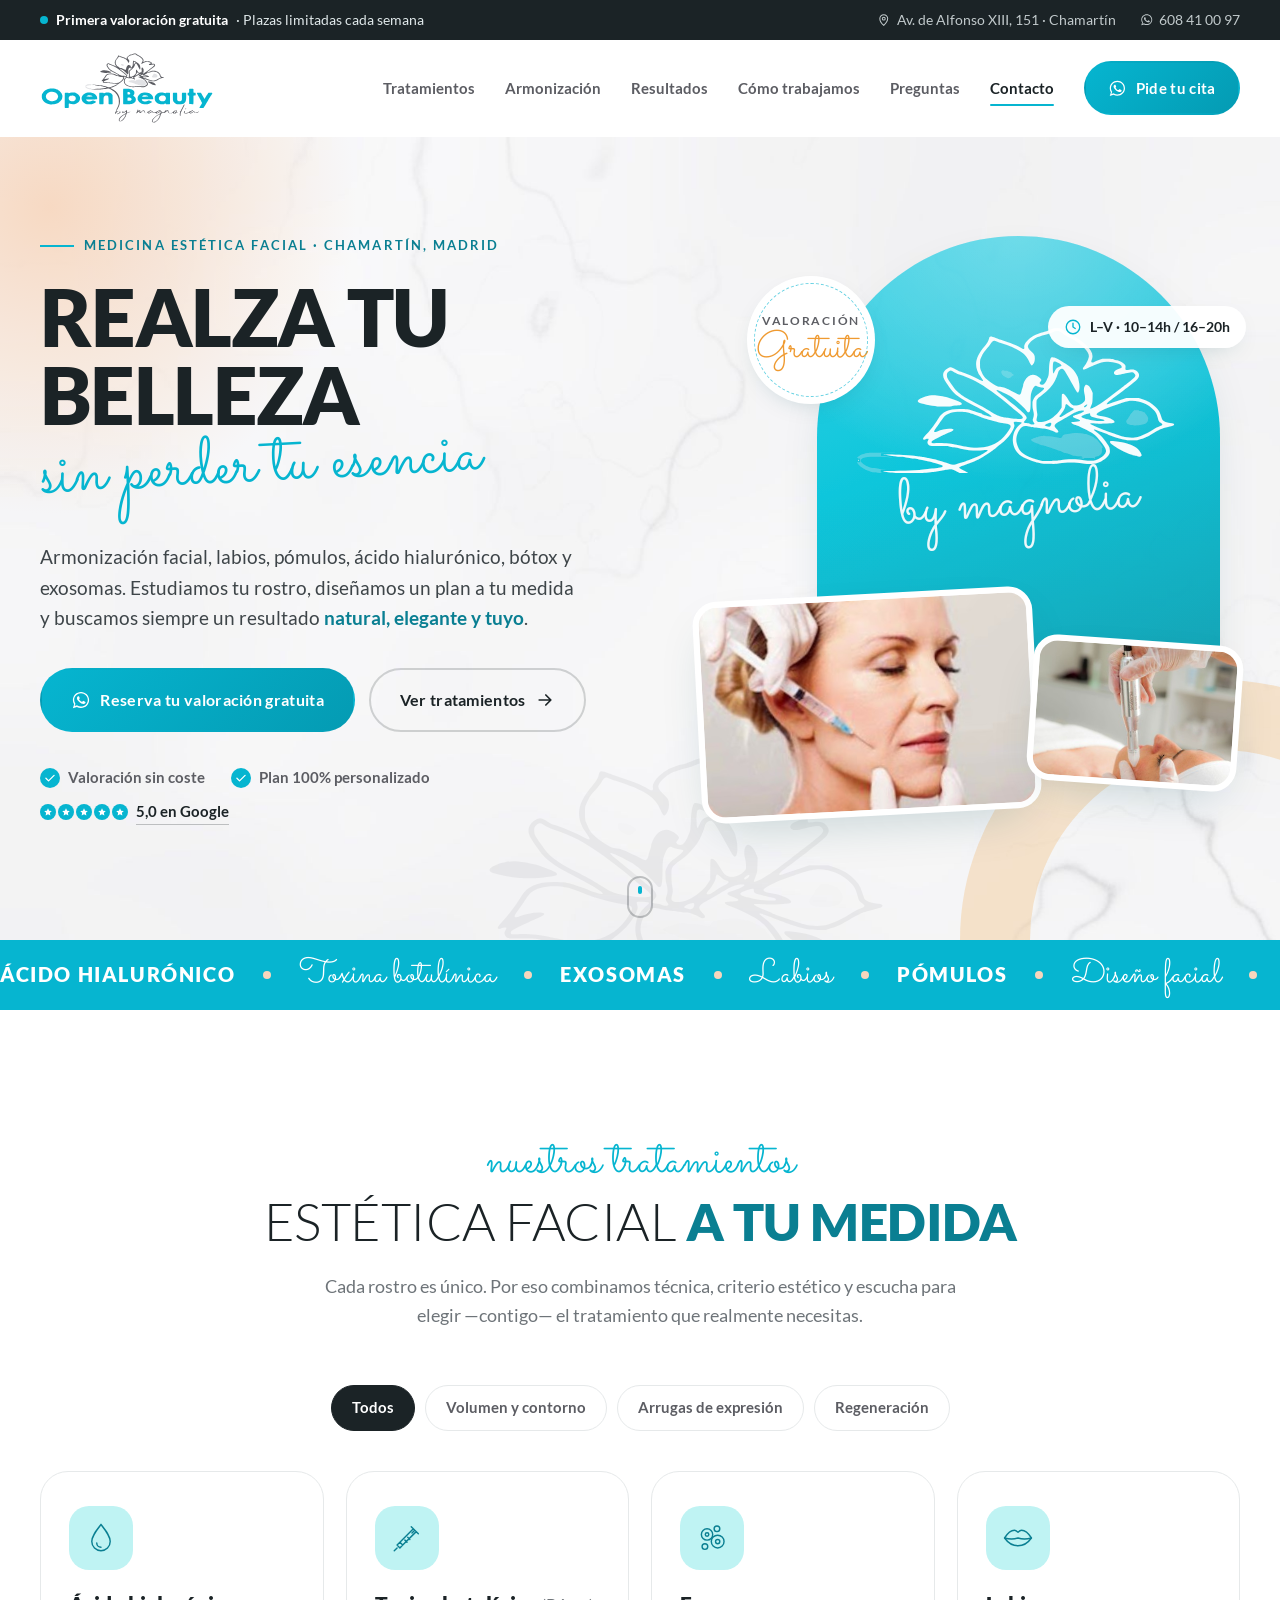
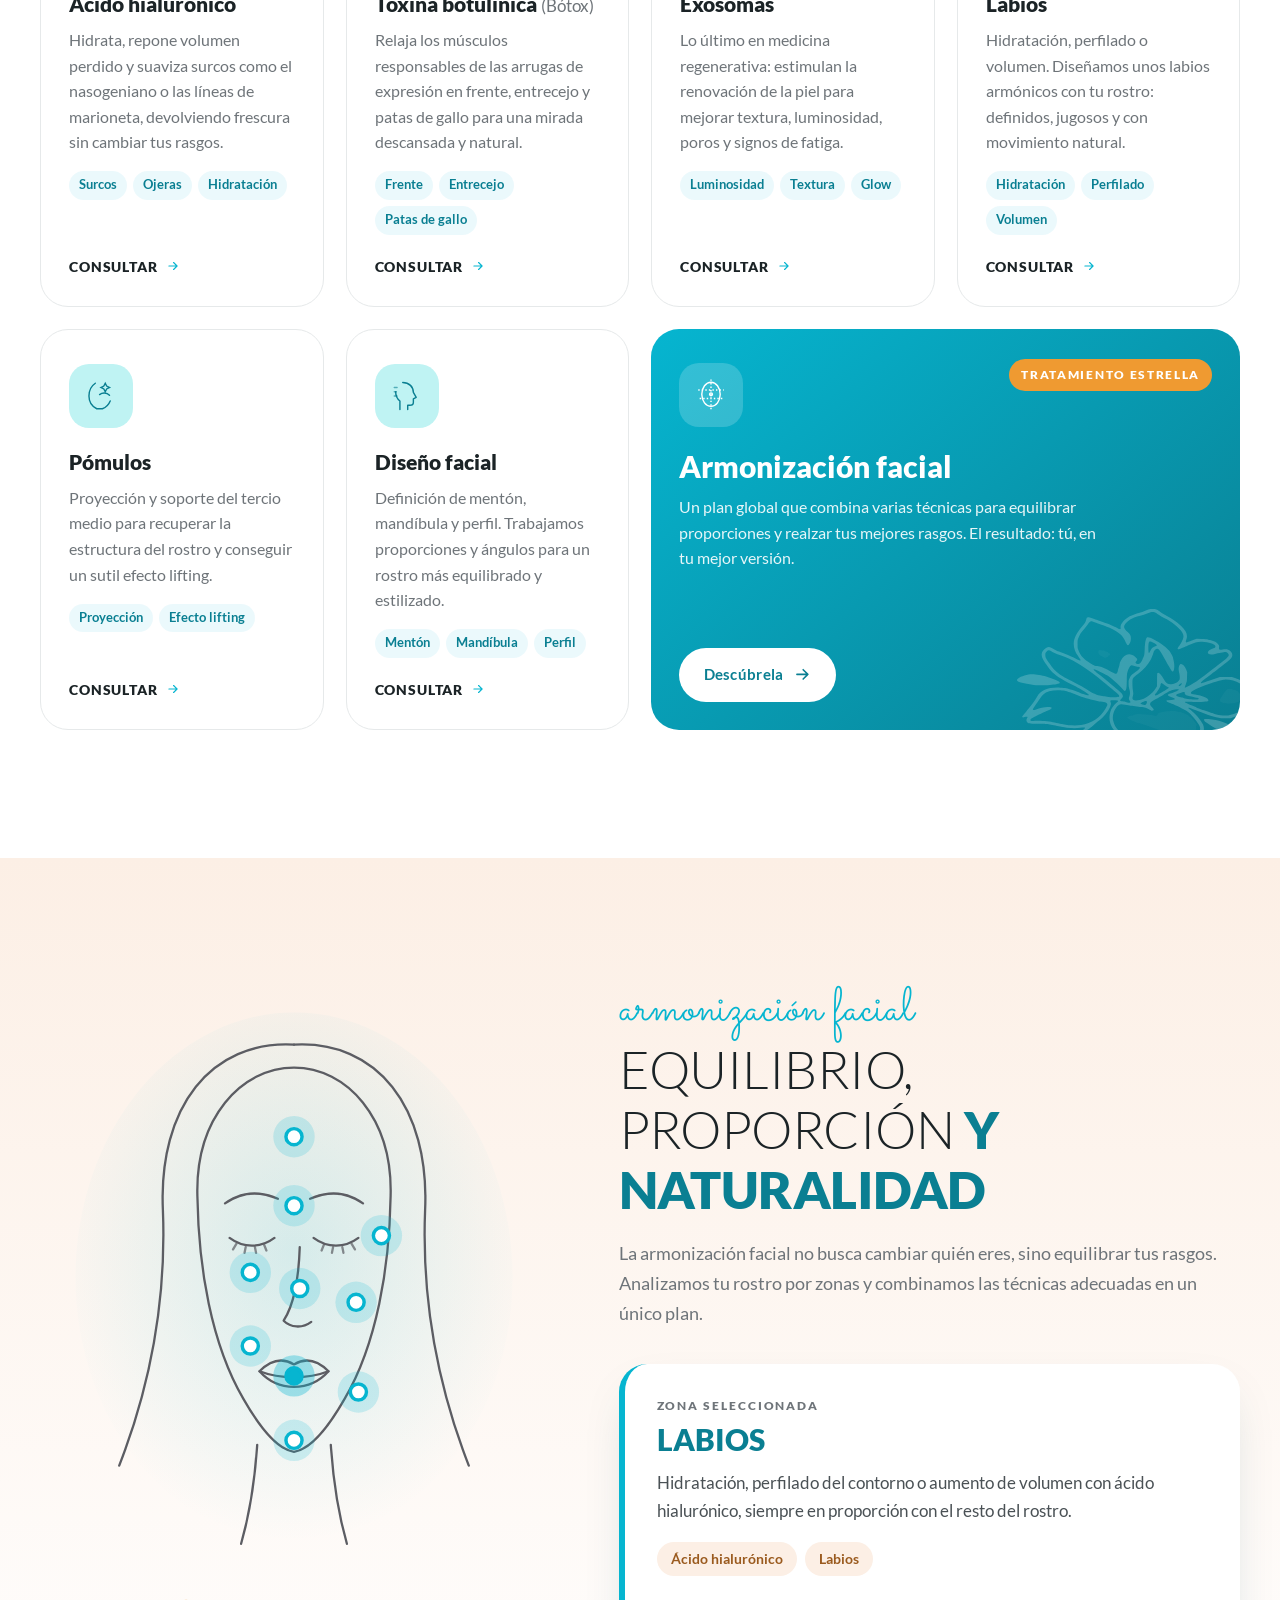
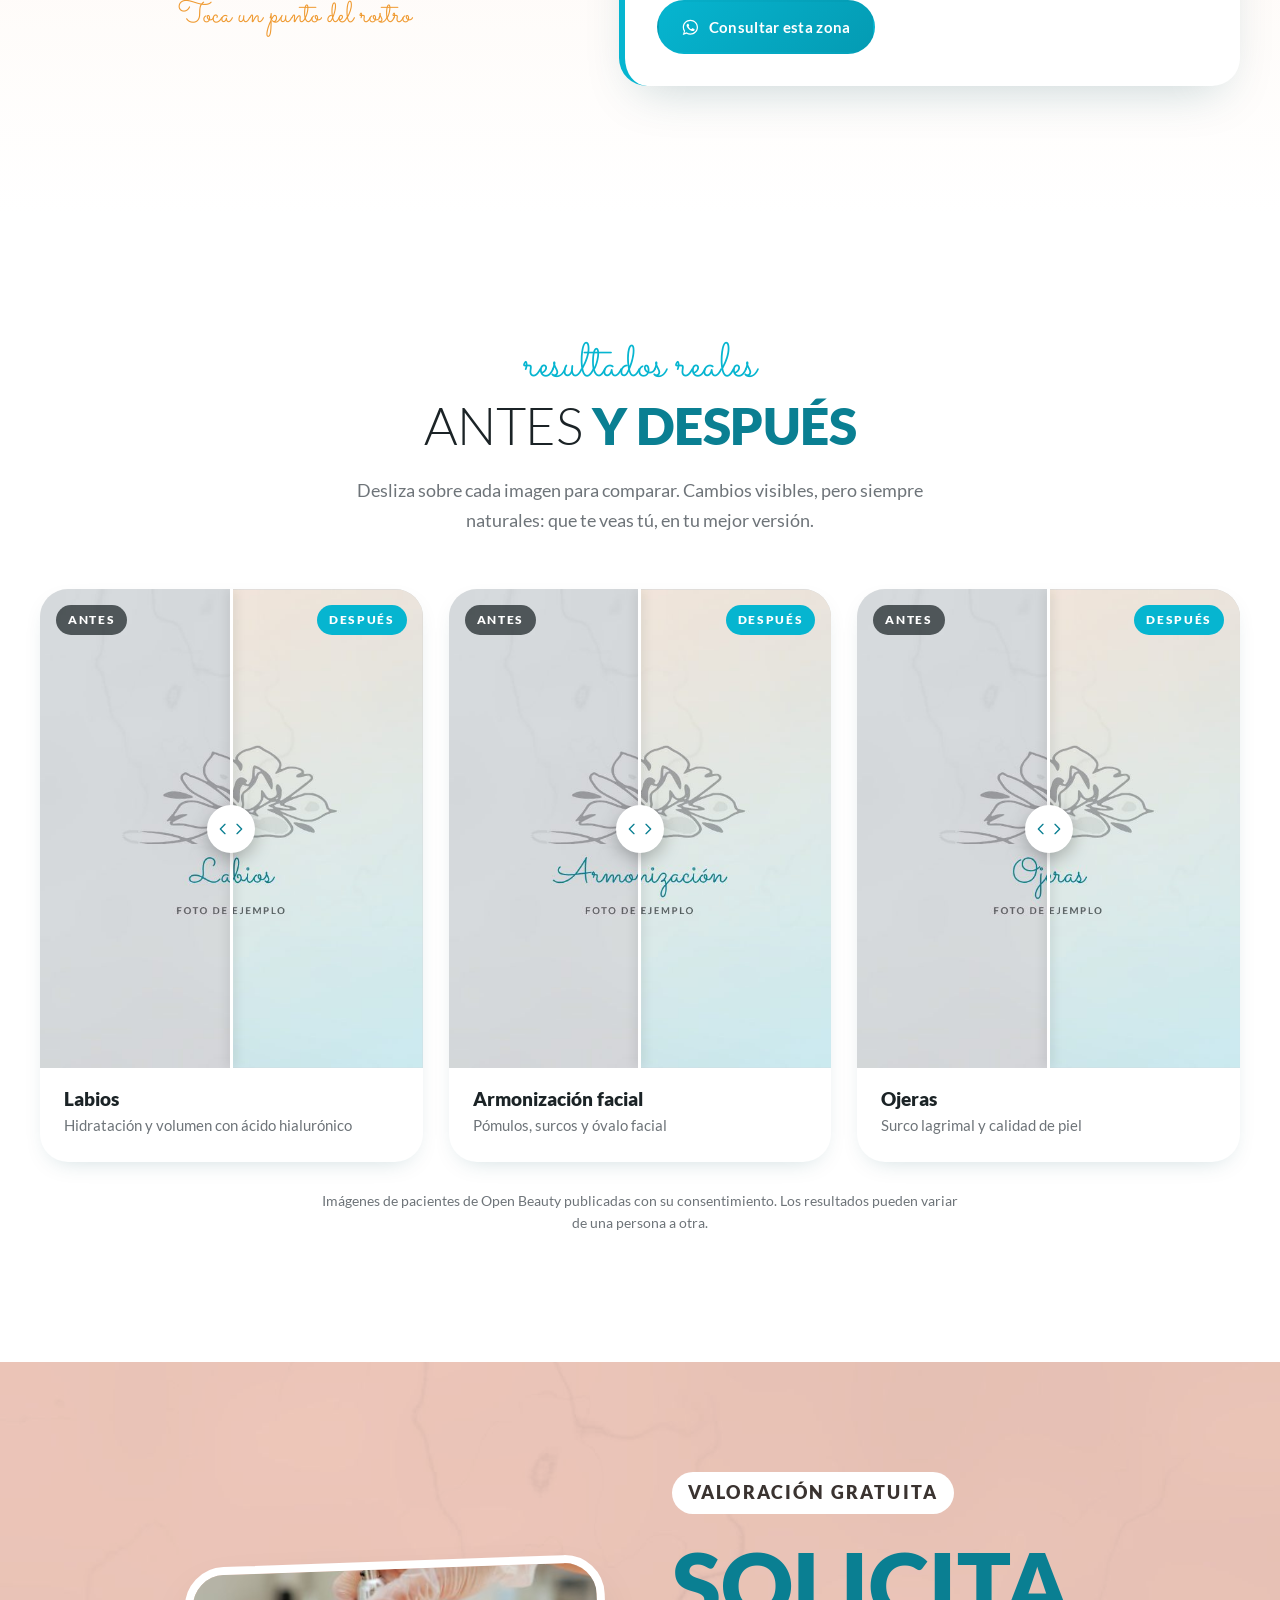
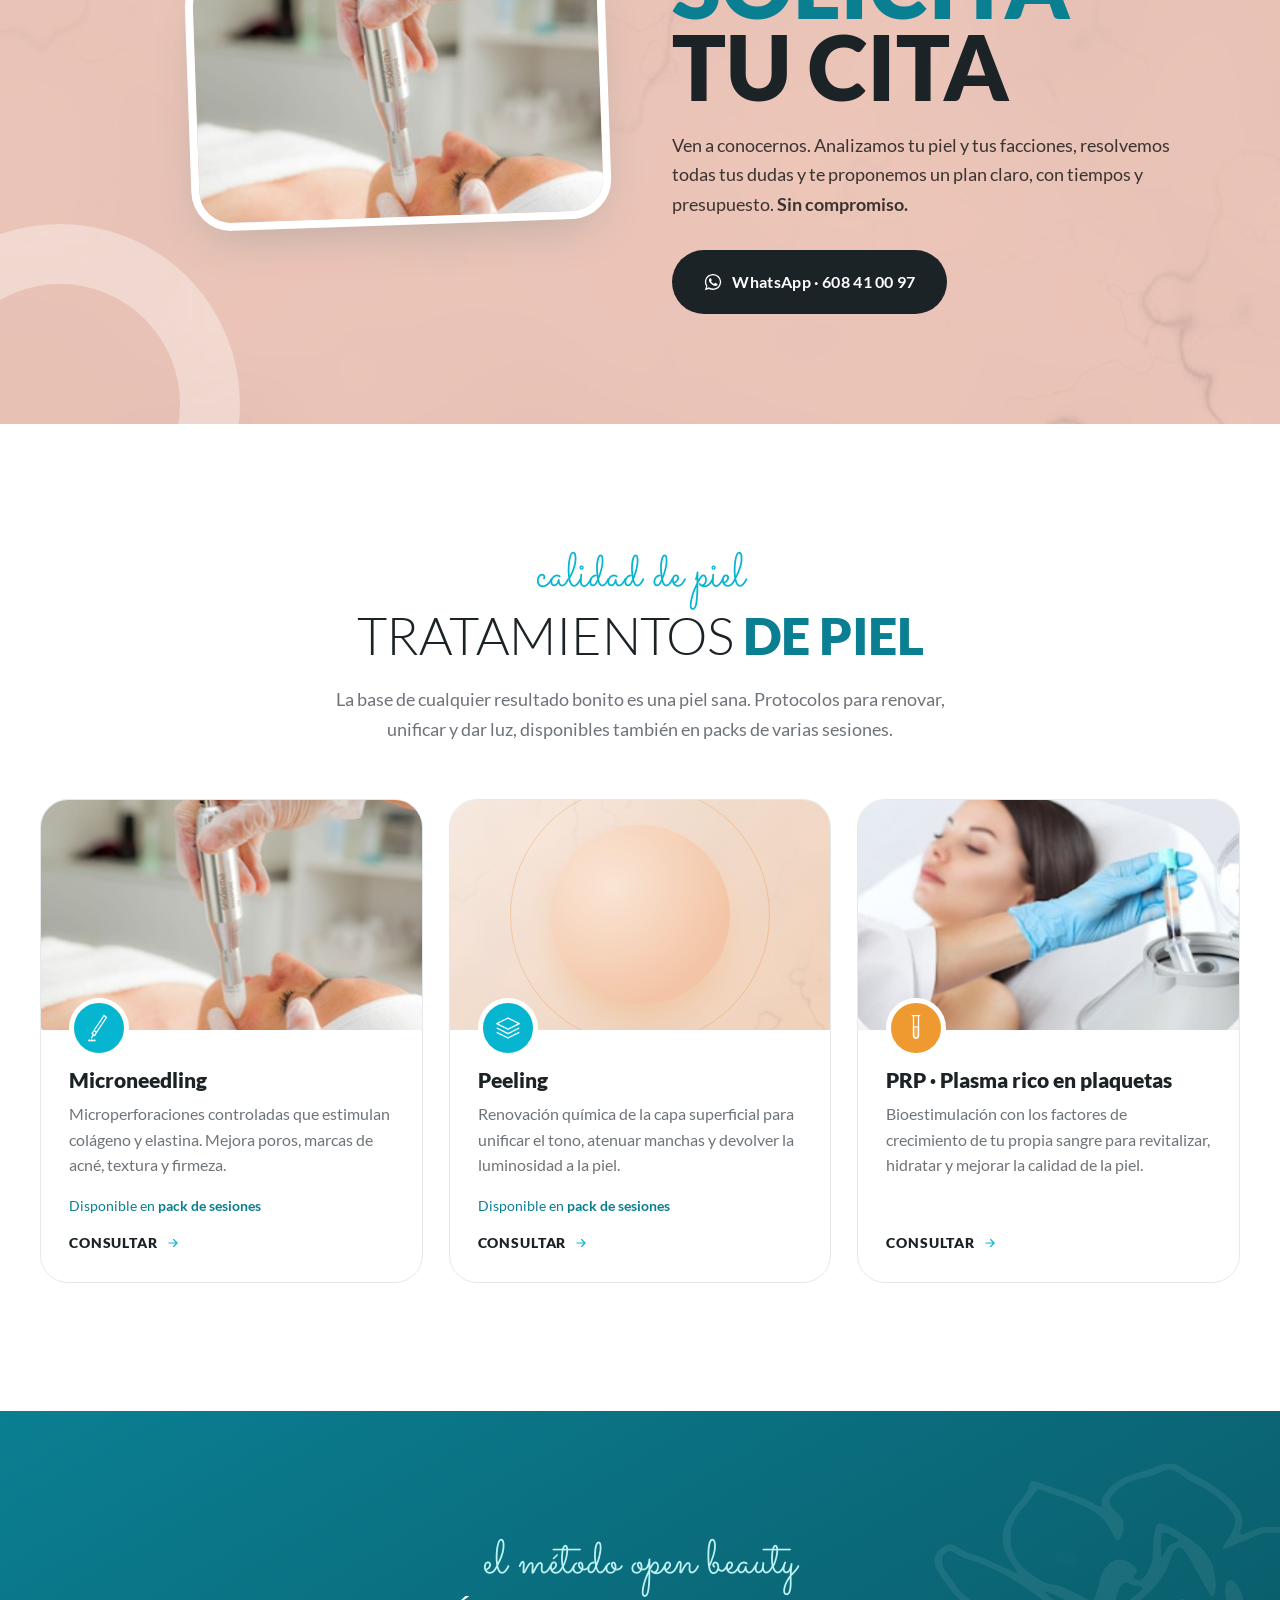
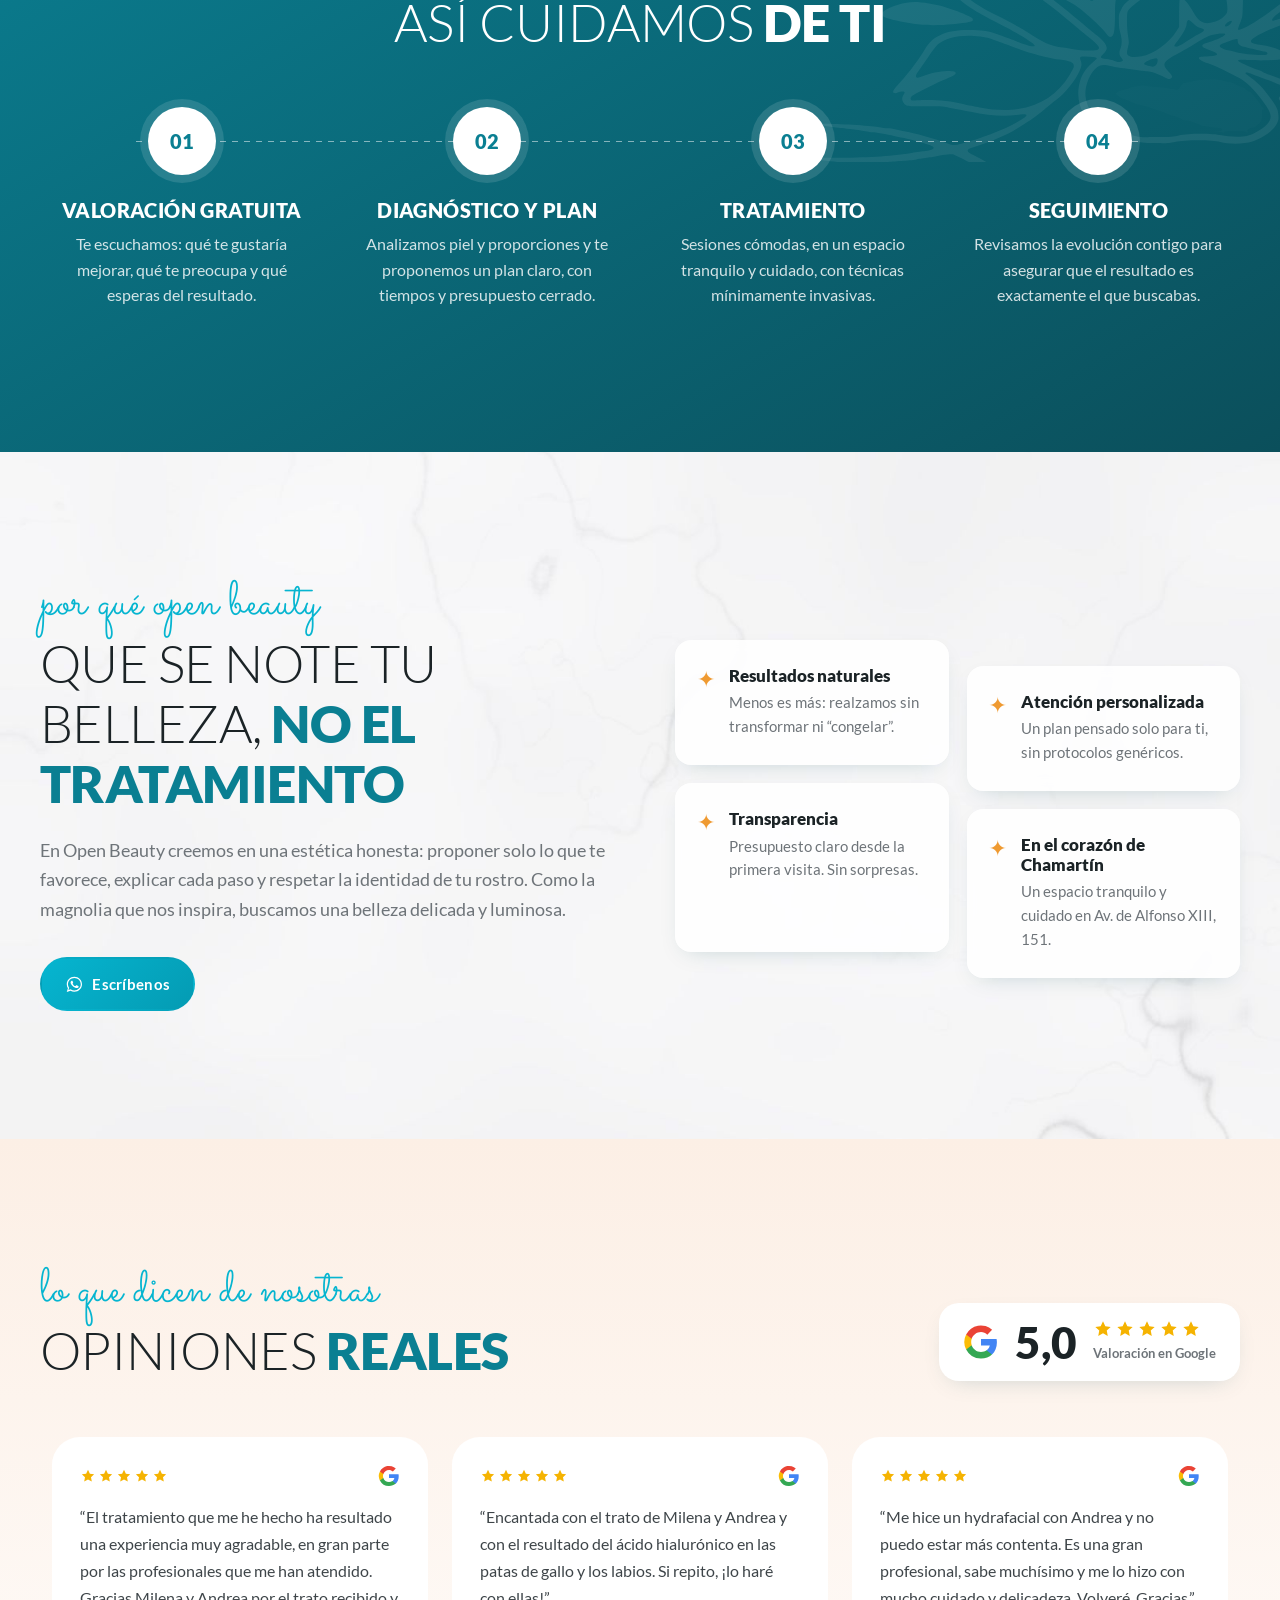
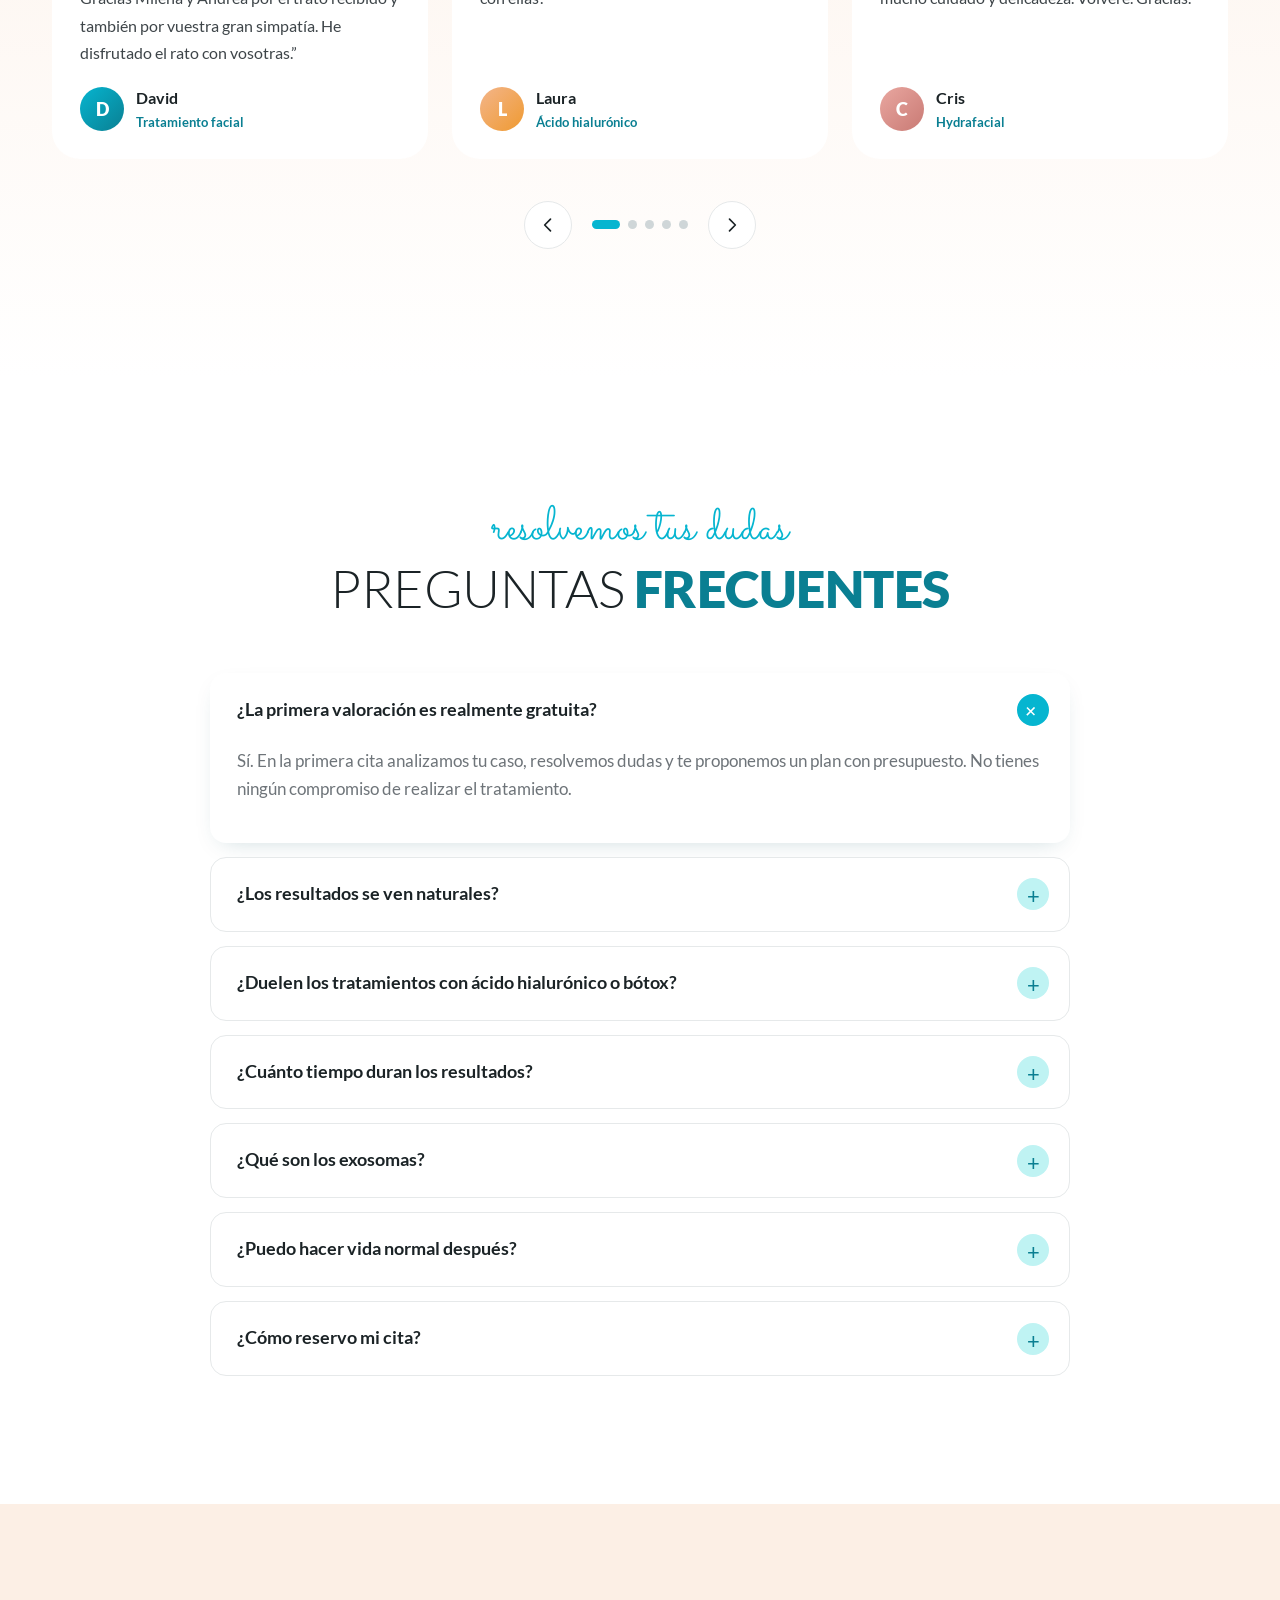
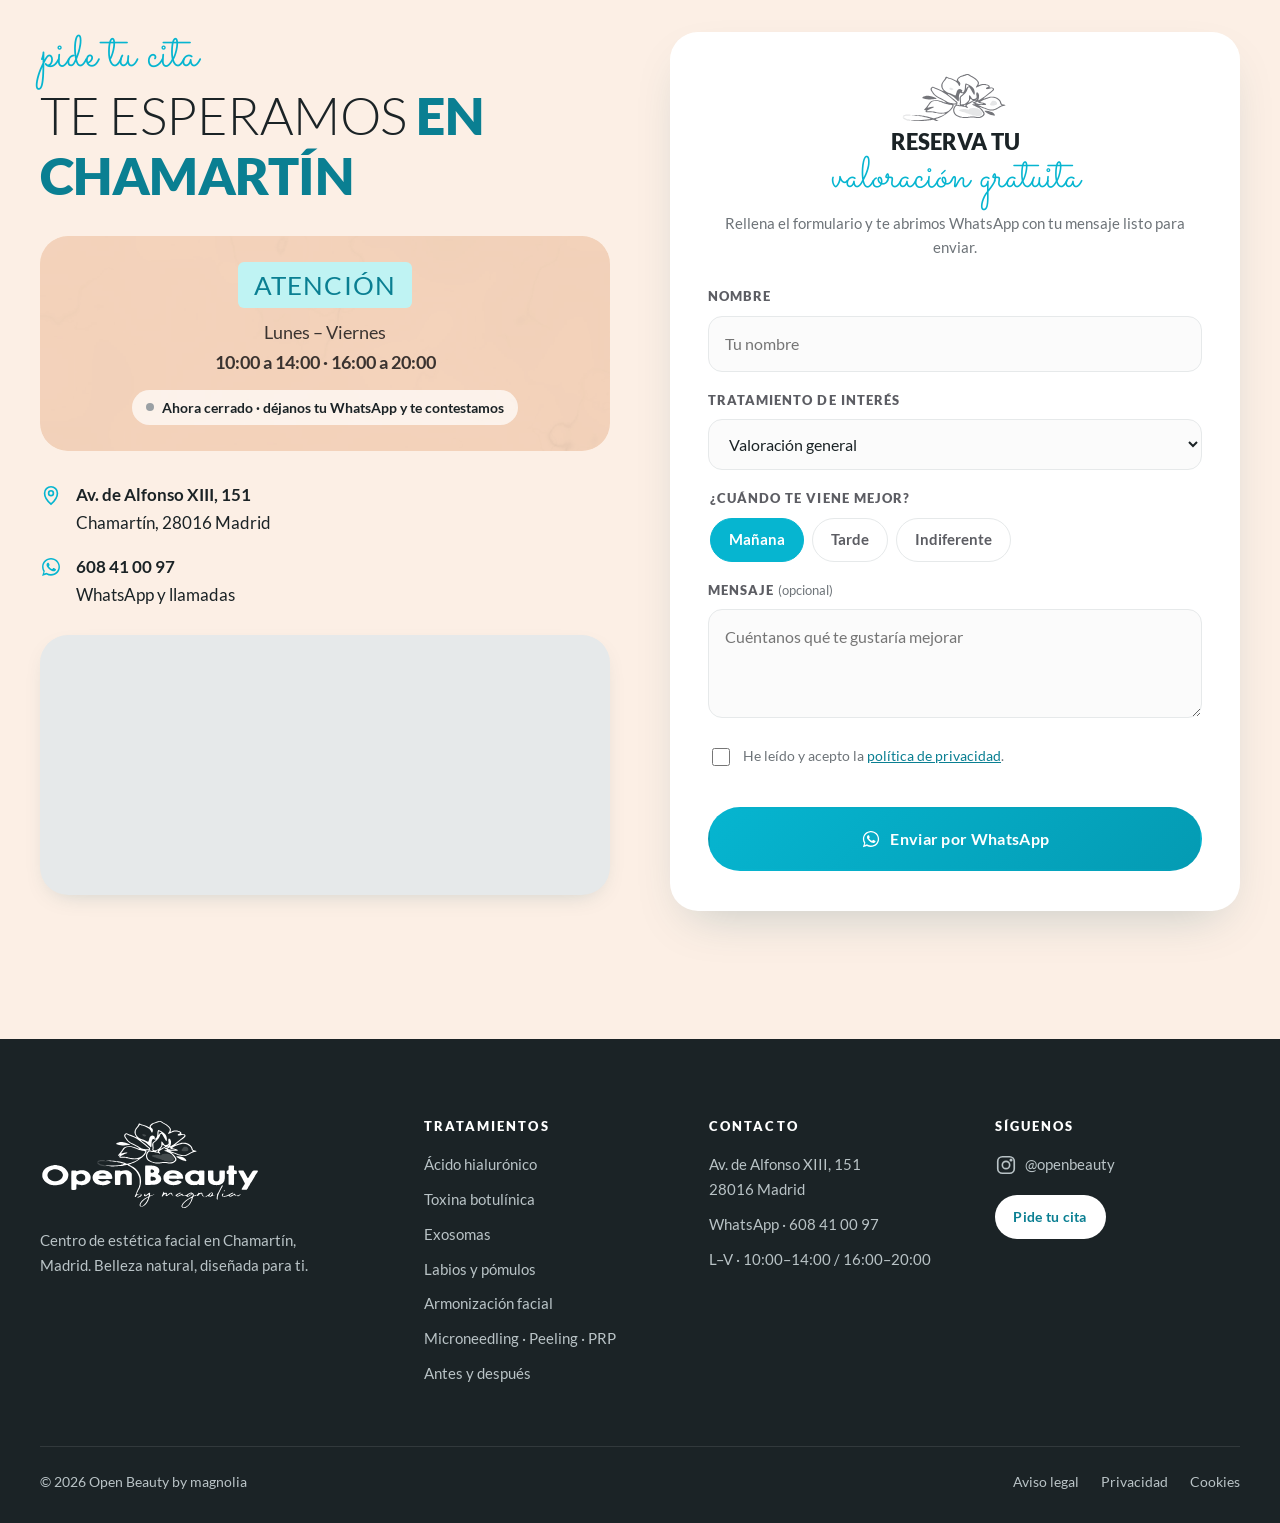
==== commit f62a49e2: "Opiniones de Google y antes/después" ====
--- a/index.html
+++ b/index.html
@@ -63,6 +63,9 @@
     <symbol id="i-clock" viewBox="0 0 24 24"><g fill="none" stroke="currentColor" stroke-width="1.8" stroke-linecap="round"><circle cx="12" cy="12" r="9"/><path d="M12 7v5l3 2"/></g></symbol>
     <symbol id="i-phone" viewBox="0 0 24 24"><path fill="none" stroke="currentColor" stroke-width="1.8" stroke-linejoin="round" d="M5 3h4l2 5-2.5 1.5a11 11 0 0 0 6 6L16 13l5 2v4a2 2 0 0 1-2 2A17 17 0 0 1 3 5a2 2 0 0 1 2-2Z"/></symbol>
     <symbol id="i-check" viewBox="0 0 24 24"><path d="m5 12.5 4.5 4.5L19 7.5" fill="none" stroke="currentColor" stroke-width="2.2" stroke-linecap="round" stroke-linejoin="round"/></symbol>
+    <symbol id="i-star" viewBox="0 0 24 24"><path fill="currentColor" d="M12 2.8l2.8 5.9 6.4.8-4.7 4.4 1.2 6.4L12 17.2l-5.7 3.1 1.2-6.4-4.7-4.4 6.4-.8z"/></symbol>
+    <symbol id="i-google" viewBox="0 0 24 24"><path fill="#4285F4" d="M22.6 12.3c0-.8-.1-1.5-.2-2.3H12v4.3h5.9a5 5 0 0 1-2.2 3.3v2.8h3.6c2.1-1.9 3.3-4.8 3.3-8.1Z"/><path fill="#34A853" d="M12 23c3 0 5.5-1 7.3-2.7l-3.6-2.8c-1 .7-2.2 1.1-3.7 1.1-2.9 0-5.3-1.9-6.2-4.5H2.1v2.9A11 11 0 0 0 12 23Z"/><path fill="#FBBC05" d="M5.8 14.1a6.6 6.6 0 0 1 0-4.2V7H2.1a11 11 0 0 0 0 10l3.7-2.9Z"/><path fill="#EA4335" d="M12 5.4c1.6 0 3.1.6 4.2 1.7l3.2-3.2A11 11 0 0 0 2.1 7l3.7 2.9C6.7 7.3 9.1 5.4 12 5.4Z"/></symbol>
+    <symbol id="i-chev" viewBox="0 0 24 24"><path d="m15 5-7 7 7 7" fill="none" stroke="currentColor" stroke-width="2" stroke-linecap="round" stroke-linejoin="round"/></symbol>
     <symbol id="i-ig" viewBox="0 0 24 24"><g fill="none" stroke="currentColor" stroke-width="1.8"><rect x="3" y="3" width="18" height="18" rx="5"/><circle cx="12" cy="12" r="4"/><circle cx="17.5" cy="6.5" r=".8" fill="currentColor"/></g></symbol>
   </defs>
 </svg>
@@ -87,7 +90,7 @@
     <nav class="nav" id="nav" aria-label="Navegación principal">
       <a href="#tratamientos">Tratamientos</a>
       <a href="#armonizacion">Armonización</a>
-      <a href="#piel">Piel</a>
+      <a href="#resultados">Resultados</a>
       <a href="#metodo">Cómo trabajamos</a>
       <a href="#faq">Preguntas</a>
       <a href="#contacto">Contacto</a>
@@ -121,7 +124,7 @@
       <ul class="hero__trust reveal">
         <li><svg><use href="#i-check"/></svg> Valoración sin coste</li>
         <li><svg><use href="#i-check"/></svg> Plan 100% personalizado</li>
-        <li><svg><use href="#i-check"/></svg> Respuesta rápida por WhatsApp</li>
+        <li class="hero__rating"><span class="stars" aria-hidden="true"><svg><use href="#i-star"/></svg><svg><use href="#i-star"/></svg><svg><use href="#i-star"/></svg><svg><use href="#i-star"/></svg><svg><use href="#i-star"/></svg></span> <a href="#opiniones">5,0 en Google</a></li>
       </ul>
     </div>
 
@@ -296,6 +299,64 @@
   </div>
 </section>
 
+<!-- ===================== ANTES Y DESPUÉS ===================== -->
+<section class="section" id="resultados">
+  <div class="container">
+    <header class="section__head reveal">
+      <p class="kicker">resultados reales</p>
+      <h2 class="h2">Antes <strong>y después</strong></h2>
+      <p class="section__lead">Desliza sobre cada imagen para comparar. Cambios visibles, pero siempre naturales: que te veas tú, en tu mejor versión.</p>
+    </header>
+
+    <!--
+      CÓMO AÑADIR UN CASO:
+      1. Guarda la foto (antes y después en una sola imagen) en assets/antes-despues/
+      2. Copia un <article class="ba"> y cambia:
+         data-img    → ruta de la foto
+         data-layout → "h" si están lado a lado (antes a la izquierda)
+                       "v" si están una encima de otra (antes arriba)
+    -->
+    <div class="ba-grid" id="baGrid">
+      <article class="ba reveal" data-img="assets/antes-despues/caso-1.jpg" data-layout="h">
+        <div class="ba__frame">
+          <div class="ba__img ba__img--before"></div>
+          <div class="ba__img ba__img--after"></div>
+          <span class="ba__tag ba__tag--before">Antes</span>
+          <span class="ba__tag ba__tag--after">Después</span>
+          <div class="ba__handle" aria-hidden="true"><span><svg><use href="#i-chev"/></svg><svg><use href="#i-chev"/></svg></span></div>
+          <input class="ba__range" type="range" min="0" max="100" value="50" aria-label="Comparar antes y después: labios">
+        </div>
+        <div class="ba__info"><h3>Labios</h3><p>Hidratación y volumen con ácido hialurónico</p></div>
+      </article>
+
+      <article class="ba reveal" data-img="assets/antes-despues/caso-2.jpg" data-layout="h">
+        <div class="ba__frame">
+          <div class="ba__img ba__img--before"></div>
+          <div class="ba__img ba__img--after"></div>
+          <span class="ba__tag ba__tag--before">Antes</span>
+          <span class="ba__tag ba__tag--after">Después</span>
+          <div class="ba__handle" aria-hidden="true"><span><svg><use href="#i-chev"/></svg><svg><use href="#i-chev"/></svg></span></div>
+          <input class="ba__range" type="range" min="0" max="100" value="50" aria-label="Comparar antes y después: armonización facial">
+        </div>
+        <div class="ba__info"><h3>Armonización facial</h3><p>Pómulos, surcos y óvalo facial</p></div>
+      </article>
+
+      <article class="ba reveal" data-img="assets/antes-despues/caso-3.jpg" data-layout="h">
+        <div class="ba__frame">
+          <div class="ba__img ba__img--before"></div>
+          <div class="ba__img ba__img--after"></div>
+          <span class="ba__tag ba__tag--before">Antes</span>
+          <span class="ba__tag ba__tag--after">Después</span>
+          <div class="ba__handle" aria-hidden="true"><span><svg><use href="#i-chev"/></svg><svg><use href="#i-chev"/></svg></span></div>
+          <input class="ba__range" type="range" min="0" max="100" value="50" aria-label="Comparar antes y después: ojeras">
+        </div>
+        <div class="ba__info"><h3>Ojeras</h3><p>Surco lagrimal y calidad de piel</p></div>
+      </article>
+    </div>
+    <p class="ba-note">Imágenes de pacientes de Open Beauty publicadas con su consentimiento. Los resultados pueden variar de una persona a otra.</p>
+  </div>
+</section>
+
 <!-- ===================== PROMO VALORACIÓN ===================== -->
 <section class="promo">
   <div class="container promo__grid">
@@ -390,6 +451,68 @@
       <li class="reveal"><span>✦</span><div><h3>Transparencia</h3><p>Presupuesto claro desde la primera visita. Sin sorpresas.</p></div></li>
       <li class="reveal"><span>✦</span><div><h3>En el corazón de Chamartín</h3><p>Un espacio tranquilo y cuidado en Av. de Alfonso XIII, 151.</p></div></li>
     </ul>
+  </div>
+</section>
+
+<!-- ===================== OPINIONES GOOGLE ===================== -->
+<section class="section section--soft" id="opiniones">
+  <div class="container">
+    <div class="reviews__head reveal">
+      <div>
+        <p class="kicker">lo que dicen de nosotras</p>
+        <h2 class="h2">Opiniones <strong>reales</strong></h2>
+      </div>
+      <a class="gscore" href="https://www.google.com/maps/search/?api=1&query=Open+Beauty+Av.+de+Alfonso+XIII+151+Madrid" target="_blank" rel="noopener">
+        <svg class="gscore__g"><use href="#i-google"/></svg>
+        <span class="gscore__num">5,0</span>
+        <span class="gscore__meta"><span class="stars"><svg><use href="#i-star"/></svg><svg><use href="#i-star"/></svg><svg><use href="#i-star"/></svg><svg><use href="#i-star"/></svg><svg><use href="#i-star"/></svg></span><small>Valoración en Google</small></span>
+      </a>
+    </div>
+
+    <div class="reviews reveal" id="reviews" aria-roledescription="carrusel" aria-label="Opiniones de Google">
+      <div class="reviews__track" id="reviewsTrack">
+        <article class="review">
+          <div class="review__top"><span class="stars" aria-label="5 de 5 estrellas"><svg><use href="#i-star"/></svg><svg><use href="#i-star"/></svg><svg><use href="#i-star"/></svg><svg><use href="#i-star"/></svg><svg><use href="#i-star"/></svg></span><svg class="review__g" aria-hidden="true"><use href="#i-google"/></svg></div>
+          <blockquote>“El tratamiento que me he hecho ha resultado una experiencia muy agradable, en gran parte por las profesionales que me han atendido. Gracias Milena y Andrea por el trato recibido y también por vuestra gran simpatía. He disfrutado el rato con vosotras.”</blockquote>
+          <footer class="review__author"><span class="review__avatar">D</span><span><strong>David</strong><small>Tratamiento facial</small></span></footer>
+        </article>
+        <article class="review">
+          <div class="review__top"><span class="stars" aria-label="5 de 5 estrellas"><svg><use href="#i-star"/></svg><svg><use href="#i-star"/></svg><svg><use href="#i-star"/></svg><svg><use href="#i-star"/></svg><svg><use href="#i-star"/></svg></span><svg class="review__g" aria-hidden="true"><use href="#i-google"/></svg></div>
+          <blockquote>“Encantada con el trato de Milena y Andrea y con el resultado del ácido hialurónico en las patas de gallo y los labios. Si repito, ¡lo haré con ellas!”</blockquote>
+          <footer class="review__author"><span class="review__avatar">L</span><span><strong>Laura</strong><small>Ácido hialurónico</small></span></footer>
+        </article>
+        <article class="review">
+          <div class="review__top"><span class="stars" aria-label="5 de 5 estrellas"><svg><use href="#i-star"/></svg><svg><use href="#i-star"/></svg><svg><use href="#i-star"/></svg><svg><use href="#i-star"/></svg><svg><use href="#i-star"/></svg></span><svg class="review__g" aria-hidden="true"><use href="#i-google"/></svg></div>
+          <blockquote>“Me hice un hydrafacial con Andrea y no puedo estar más contenta. Es una gran profesional, sabe muchísimo y me lo hizo con mucho cuidado y delicadeza. Volveré. Gracias.”</blockquote>
+          <footer class="review__author"><span class="review__avatar">C</span><span><strong>Cris</strong><small>Hydrafacial</small></span></footer>
+        </article>
+        <article class="review">
+          <div class="review__top"><span class="stars" aria-label="5 de 5 estrellas"><svg><use href="#i-star"/></svg><svg><use href="#i-star"/></svg><svg><use href="#i-star"/></svg><svg><use href="#i-star"/></svg><svg><use href="#i-star"/></svg></span><svg class="review__g" aria-hidden="true"><use href="#i-google"/></svg></div>
+          <blockquote>“Me puse relleno de pómulos. La Dra. súper delicada, te lo explica muy bien, y la persona que la ayuda un encanto.”</blockquote>
+          <footer class="review__author"><span class="review__avatar">A</span><span><strong>Ana</strong><small>Pómulos</small></span></footer>
+        </article>
+        <article class="review">
+          <div class="review__top"><span class="stars" aria-label="5 de 5 estrellas"><svg><use href="#i-star"/></svg><svg><use href="#i-star"/></svg><svg><use href="#i-star"/></svg><svg><use href="#i-star"/></svg><svg><use href="#i-star"/></svg></span><svg class="review__g" aria-hidden="true"><use href="#i-google"/></svg></div>
+          <blockquote>“Muy contenta con la limpieza facial que me hizo Andrea. Con mucho cuidado y delicadeza. Me quedó la piel muy bien y una sensación muy agradable. ¡Muchísimas gracias!”</blockquote>
+          <footer class="review__author"><span class="review__avatar">C</span><span><strong>Carolina</strong><small>Limpieza facial</small></span></footer>
+        </article>
+        <article class="review">
+          <div class="review__top"><span class="stars" aria-label="5 de 5 estrellas"><svg><use href="#i-star"/></svg><svg><use href="#i-star"/></svg><svg><use href="#i-star"/></svg><svg><use href="#i-star"/></svg><svg><use href="#i-star"/></svg></span><svg class="review__g" aria-hidden="true"><use href="#i-google"/></svg></div>
+          <blockquote>“Excepcional el servicio y trato de Andrea. Hemos repetido con el tratamiento y seguiremos haciéndolo. Recomendable 100%.”</blockquote>
+          <footer class="review__author"><span class="review__avatar">J</span><span><strong>Javier</strong><small>Tratamiento facial</small></span></footer>
+        </article>
+        <article class="review">
+          <div class="review__top"><span class="stars" aria-label="5 de 5 estrellas"><svg><use href="#i-star"/></svg><svg><use href="#i-star"/></svg><svg><use href="#i-star"/></svg><svg><use href="#i-star"/></svg><svg><use href="#i-star"/></svg></span><svg class="review__g" aria-hidden="true"><use href="#i-google"/></svg></div>
+          <blockquote>“Excelente servicio, me realicé una limpieza facial con Andrea. Una chica con muy buen trato y atención de primera. Lo recomiendo.”</blockquote>
+          <footer class="review__author"><span class="review__avatar">A</span><span><strong>Andrés</strong><small>Limpieza facial</small></span></footer>
+        </article>
+      </div>
+    </div>
+    <div class="reviews__nav">
+      <button class="reviews__btn" id="revPrev" aria-label="Opinión anterior"><svg><use href="#i-chev"/></svg></button>
+      <div class="reviews__dots" id="revDots" role="tablist"></div>
+      <button class="reviews__btn reviews__btn--next" id="revNext" aria-label="Opinión siguiente"><svg><use href="#i-chev"/></svg></button>
+    </div>
   </div>
 </section>
 
@@ -521,6 +644,7 @@
         <li><a href="#tratamientos">Labios y pómulos</a></li>
         <li><a href="#armonizacion">Armonización facial</a></li>
         <li><a href="#piel">Microneedling · Peeling · PRP</a></li>
+        <li><a href="#resultados">Antes y después</a></li>
       </ul>
     </div>
     <div>
--- a/css/styles.css
+++ b/css/styles.css
@@ -467,6 +467,85 @@
 .reveal { opacity: 0; transform: translateY(28px); transition: opacity .9s var(--ease), transform .9s var(--ease); transition-delay: var(--d, 0s); }
 .reveal.is-in { opacity: 1; transform: none; }
 .why__list li.reveal.is-in:nth-child(2), .why__list li.reveal.is-in:nth-child(4) { transform: translateY(26px); }
+
+
+/* ---------- Valoración Google (hero) ---------- */
+.stars { display: inline-flex; gap: 2px; color: #f5b301; }
+.stars svg { font-size: 16px; }
+.hero__rating a { color: var(--ink); border-bottom: 1px solid rgba(27, 35, 38, .25); }
+.hero__rating a:hover { color: var(--teal-700); border-color: var(--teal); }
+
+/* ---------- Antes y después ---------- */
+@property --pos { syntax: "<percentage>"; inherits: true; initial-value: 50%; }
+.ba-grid { display: grid; grid-template-columns: repeat(3, 1fr); gap: 26px; }
+.ba { background: #fff; border-radius: var(--radius); box-shadow: var(--shadow-sm); overflow: hidden; transition: box-shadow .4s var(--ease), transform .4s var(--ease); }
+.ba:hover { box-shadow: var(--shadow); transform: translateY(-6px); }
+.ba__frame { --pos: 50%; position: relative; aspect-ratio: var(--ar, 4 / 5); overflow: hidden; background: var(--marble); user-select: none; touch-action: pan-y; }
+.ba__img { position: absolute; inset: 0; background-repeat: no-repeat; }
+.ba[data-layout="h"] .ba__img { background-size: 200% 100%; }
+.ba[data-layout="v"] .ba__img { background-size: 100% 200%; }
+.ba[data-layout="h"] .ba__img--before { background-position: 0 50%; }
+.ba[data-layout="h"] .ba__img--after { background-position: 100% 50%; }
+.ba[data-layout="v"] .ba__img--before { background-position: 50% 0; }
+.ba[data-layout="v"] .ba__img--after { background-position: 50% 100%; }
+.ba__img--after { clip-path: inset(0 0 0 var(--pos)); }
+.ba__tag { position: absolute; top: 16px; z-index: 2; padding: 5px 12px; border-radius: 999px; font-size: 12px; font-weight: 900; letter-spacing: .14em; text-transform: uppercase; pointer-events: none; }
+.ba__tag--before { left: 16px; background: rgba(27, 35, 38, .72); color: #fff; }
+.ba__tag--after { right: 16px; background: var(--teal); color: #fff; }
+.ba__handle { position: absolute; top: 0; bottom: 0; left: var(--pos); width: 3px; margin-left: -1.5px; background: #fff; z-index: 2; pointer-events: none; box-shadow: 0 0 12px rgba(0, 0, 0, .25); }
+.ba__handle span { position: absolute; top: 50%; left: 50%; translate: -50% -50%; width: 48px; height: 48px; border-radius: 50%; background: #fff; color: var(--teal-700); display: flex; align-items: center; justify-content: center; box-shadow: 0 6px 18px rgba(0, 0, 0, .25); transition: transform .25s var(--ease); }
+.ba__handle svg { font-size: 16px; }
+.ba__handle svg + svg { transform: scaleX(-1); }
+.ba__frame:hover .ba__handle span { transform: scale(1.1); }
+.ba__frame:focus-within .ba__handle span { outline: 3px solid rgba(6, 181, 208, .5); }
+.ba__range { position: absolute; inset: 0; width: 100%; height: 100%; margin: 0; opacity: 0; cursor: ew-resize; z-index: 3; -webkit-appearance: none; appearance: none; }
+.ba__info { padding: 20px 24px 24px; }
+.ba__info h3 { font-size: 19px; font-weight: 900; margin-bottom: 4px; }
+.ba__info p { margin: 0; font-size: 14.5px; color: var(--muted); }
+.ba-note { margin: 28px auto 0; text-align: center; font-size: 13.5px; color: var(--muted); max-width: 640px; }
+
+/* ---------- Opiniones ---------- */
+.reviews__head { display: flex; align-items: flex-end; justify-content: space-between; gap: 30px; flex-wrap: wrap; margin-bottom: 44px; }
+.gscore { display: flex; align-items: center; gap: 16px; padding: 16px 24px; background: #fff; border-radius: 20px; box-shadow: var(--shadow-sm); transition: transform .3s var(--ease), box-shadow .3s; }
+.gscore:hover { transform: translateY(-3px); box-shadow: var(--shadow); }
+.gscore__g { font-size: 36px; }
+.gscore__num { font-size: 44px; font-weight: 900; line-height: 1; }
+.gscore__meta { display: flex; flex-direction: column; gap: 4px; }
+.gscore__meta .stars svg { font-size: 20px; }
+.gscore__meta small { font-size: 13px; color: var(--muted); font-weight: 700; }
+.reviews { overflow: hidden; margin: 0 -12px; padding: 12px; }
+.reviews__track { display: flex; transition: transform .7s var(--ease); }
+.review { flex: 0 0 calc(100% / 3); padding: 0 12px; display: flex; flex-direction: column; }
+.review blockquote { flex: 1; margin: 0; font-size: 16px; line-height: 1.7; color: #3e4549; }
+.review__top, .review blockquote, .review__author { background: #fff; padding-left: 28px; padding-right: 28px; }
+.review__top { display: flex; justify-content: space-between; align-items: center; padding-top: 28px; padding-bottom: 16px; border-radius: var(--radius) var(--radius) 0 0; }
+.review__g { font-size: 22px; }
+.review__author { display: flex; align-items: center; gap: 12px; padding-top: 20px; padding-bottom: 26px; border-radius: 0 0 var(--radius) var(--radius); border-top: 0; }
+.review__author strong { display: block; font-size: 15.5px; }
+.review__author small { display: block; font-size: 13px; color: var(--teal-700); font-weight: 700; }
+.review__avatar { width: 44px; height: 44px; border-radius: 50%; display: grid; place-items: center; background: linear-gradient(135deg, var(--teal), var(--teal-700)); color: #fff; font-weight: 900; font-size: 18px; flex: none; }
+.review:nth-child(3n+2) .review__avatar { background: linear-gradient(135deg, #f3b58a, var(--orange)); }
+.review:nth-child(3n) .review__avatar { background: linear-gradient(135deg, #e9a7a0, #c97a74); }
+.reviews__nav { display: flex; align-items: center; justify-content: center; gap: 20px; margin-top: 30px; }
+.reviews__btn { width: 48px; height: 48px; border-radius: 50%; border: 1.5px solid var(--line); background: #fff; color: var(--ink); display: grid; place-items: center; transition: all .25s; }
+.reviews__btn:hover { background: var(--teal); border-color: var(--teal); color: #fff; }
+.reviews__btn svg { font-size: 20px; }
+.reviews__btn--next svg { transform: scaleX(-1); }
+.reviews__dots { display: flex; gap: 8px; }
+.reviews__dots button { width: 9px; height: 9px; padding: 0; border: 0; border-radius: 999px; background: #cfd6d8; transition: width .35s var(--ease), background .3s; }
+.reviews__dots button.is-active { width: 28px; background: var(--teal); }
+
+@media (max-width: 1100px) {
+  .review { flex-basis: 50%; }
+}
+@media (max-width: 960px) {
+  .ba-grid { grid-template-columns: 1fr; max-width: 520px; margin-inline: auto; }
+}
+@media (max-width: 640px) {
+  .review { flex-basis: 100%; }
+  .reviews__head { flex-direction: column; align-items: flex-start; }
+  .gscore { width: 100%; justify-content: center; }
+}
 
 /* =========================================================
    Responsive
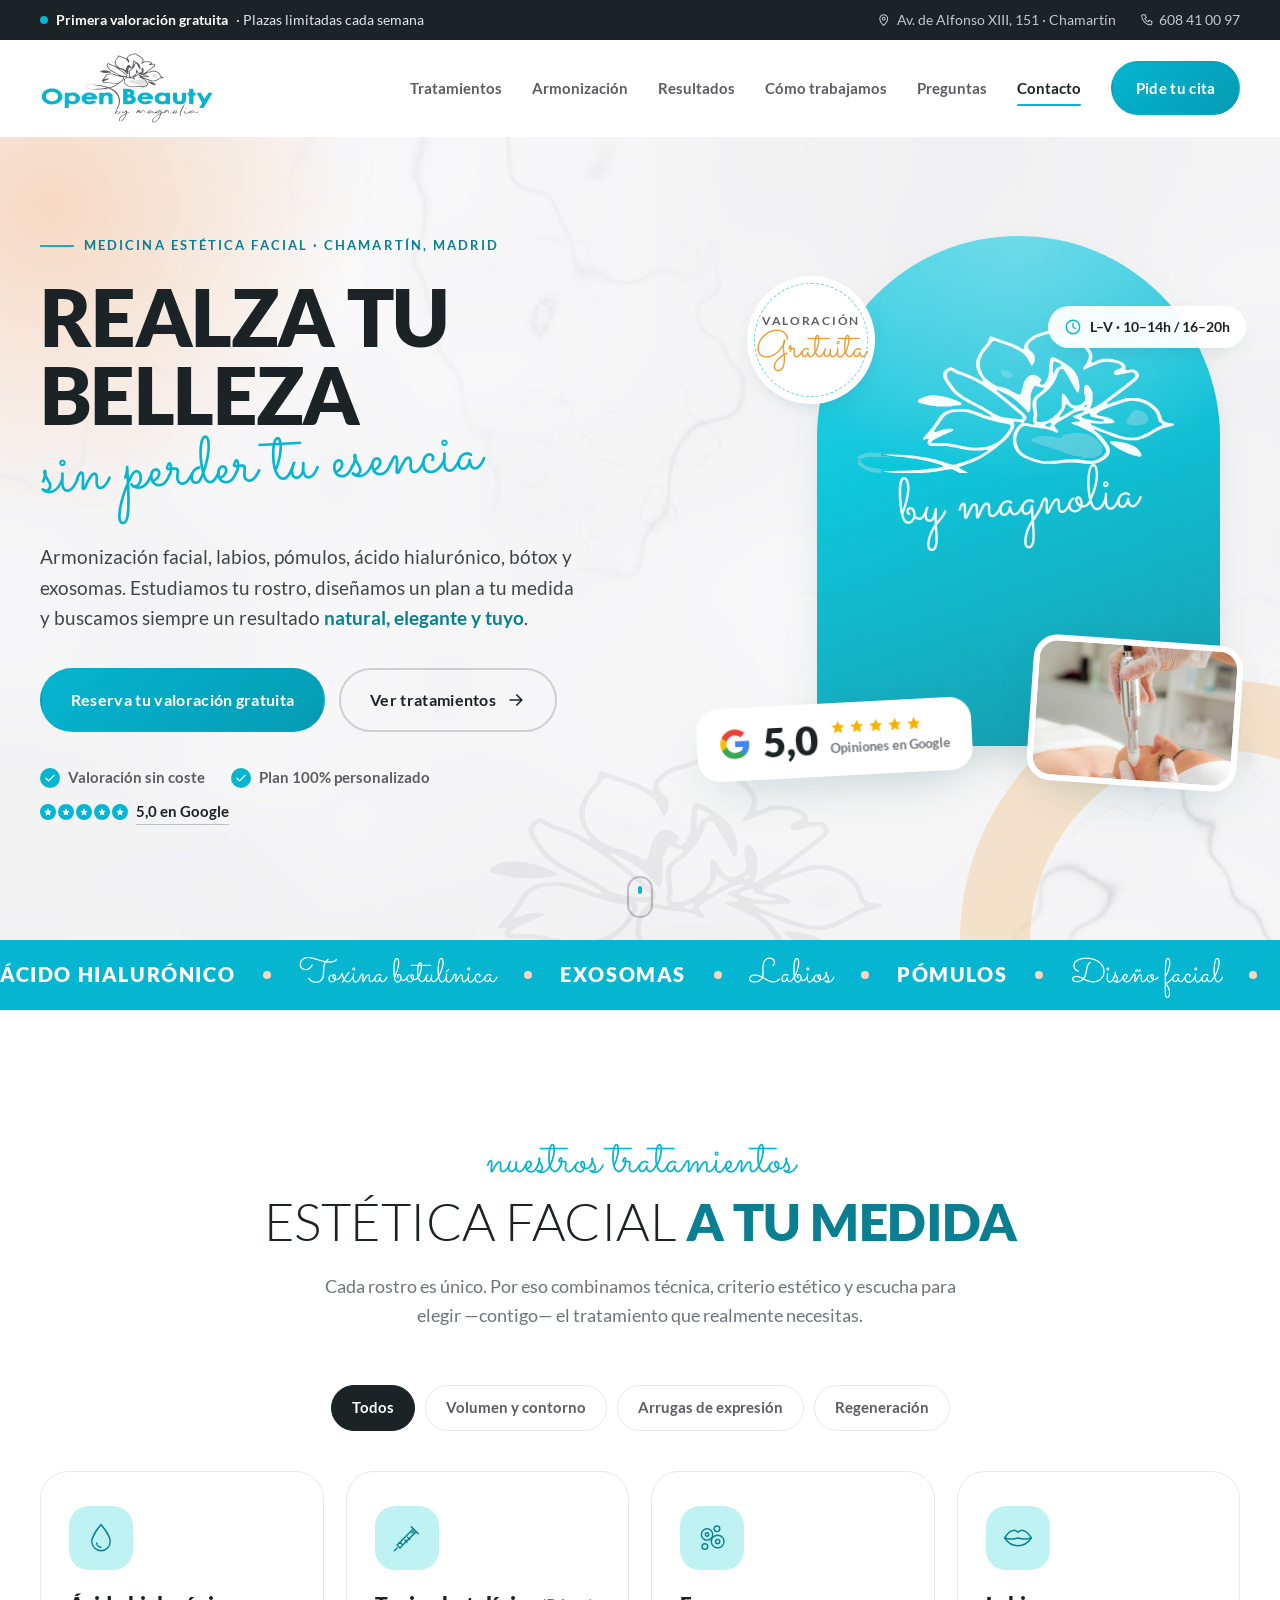
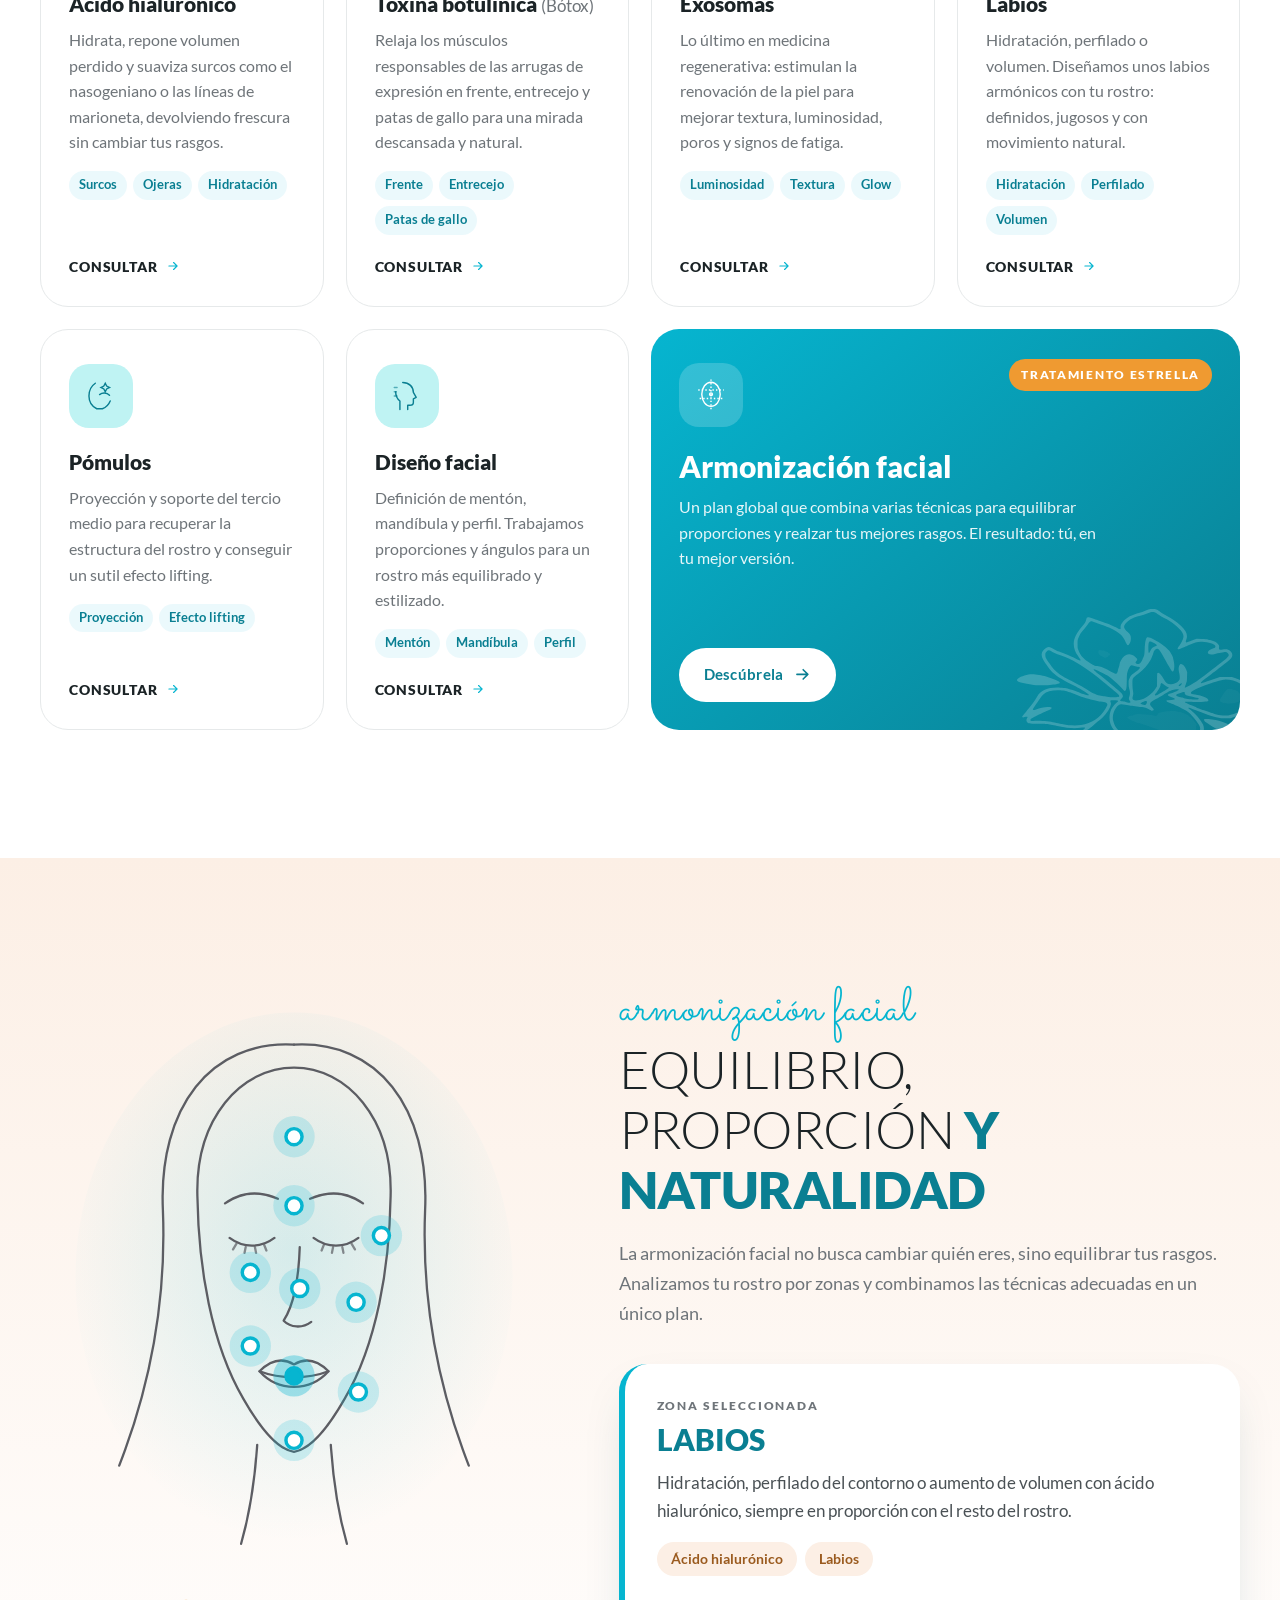
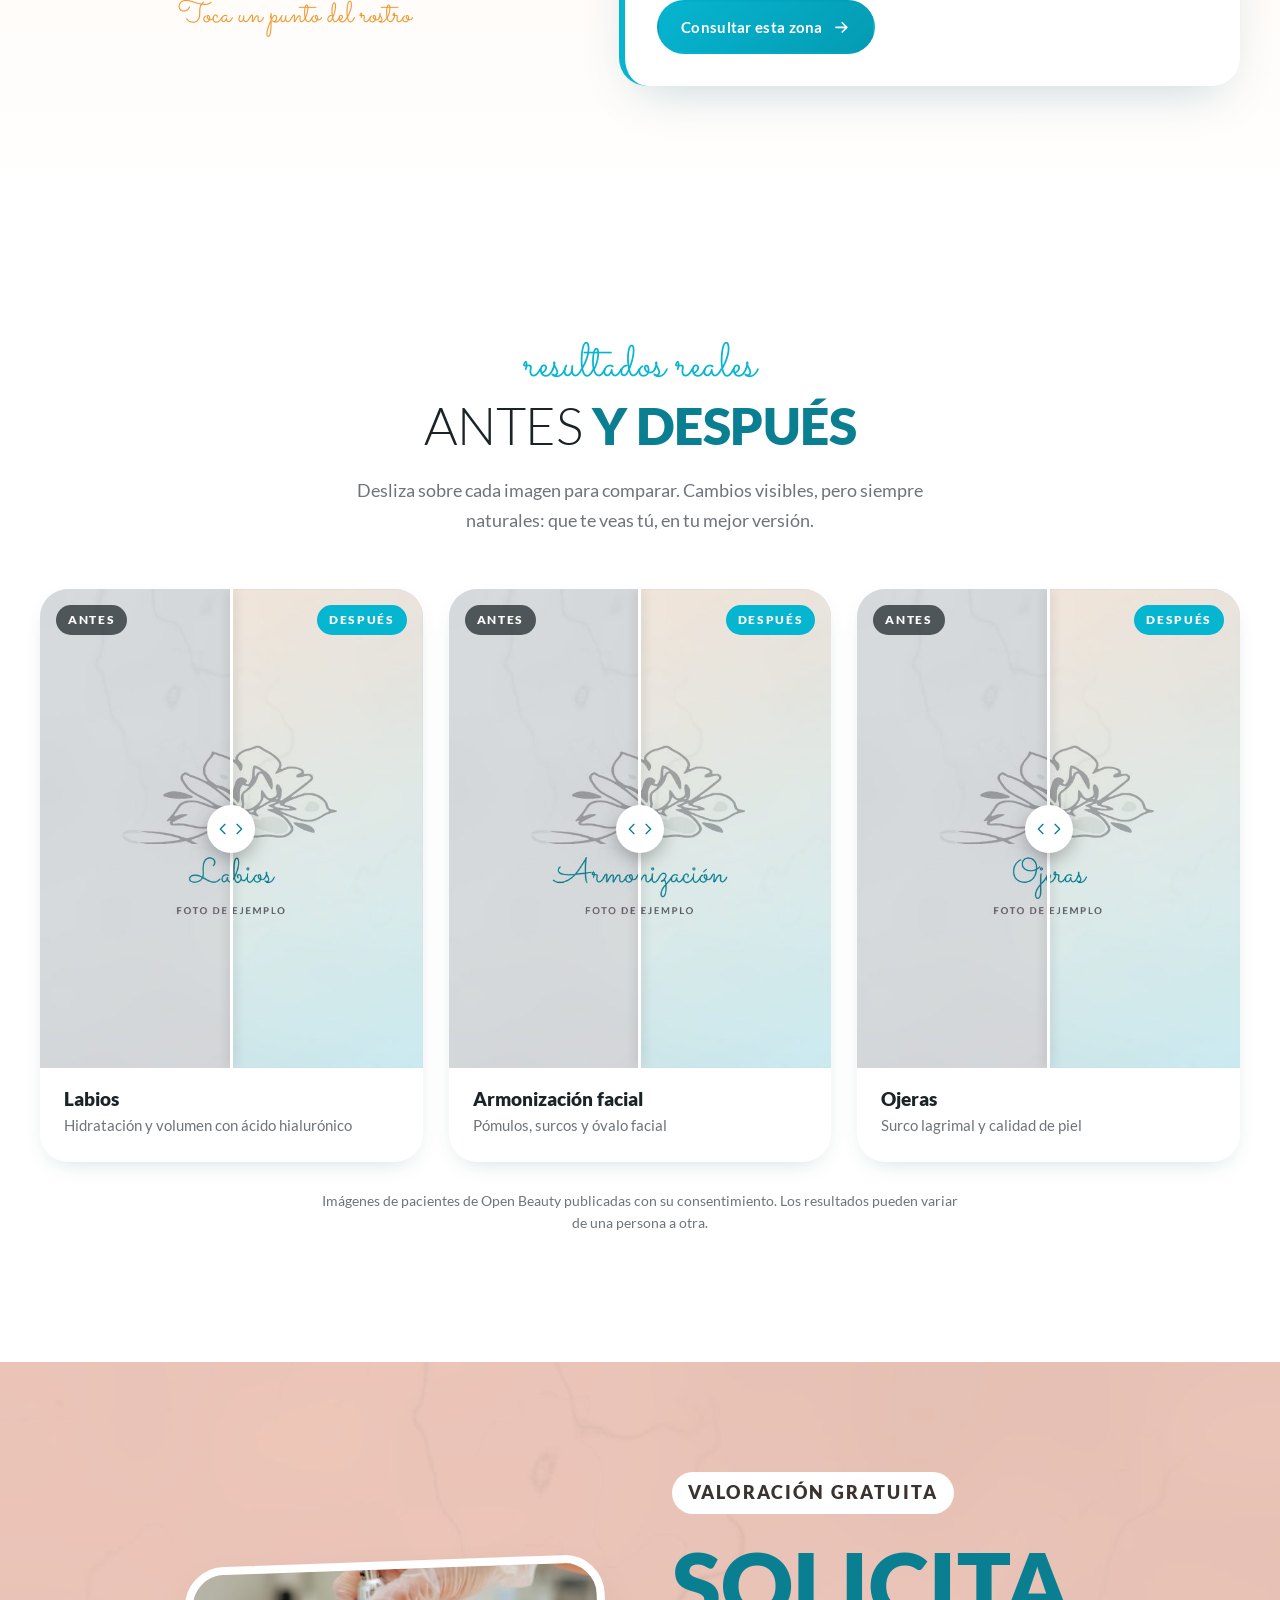
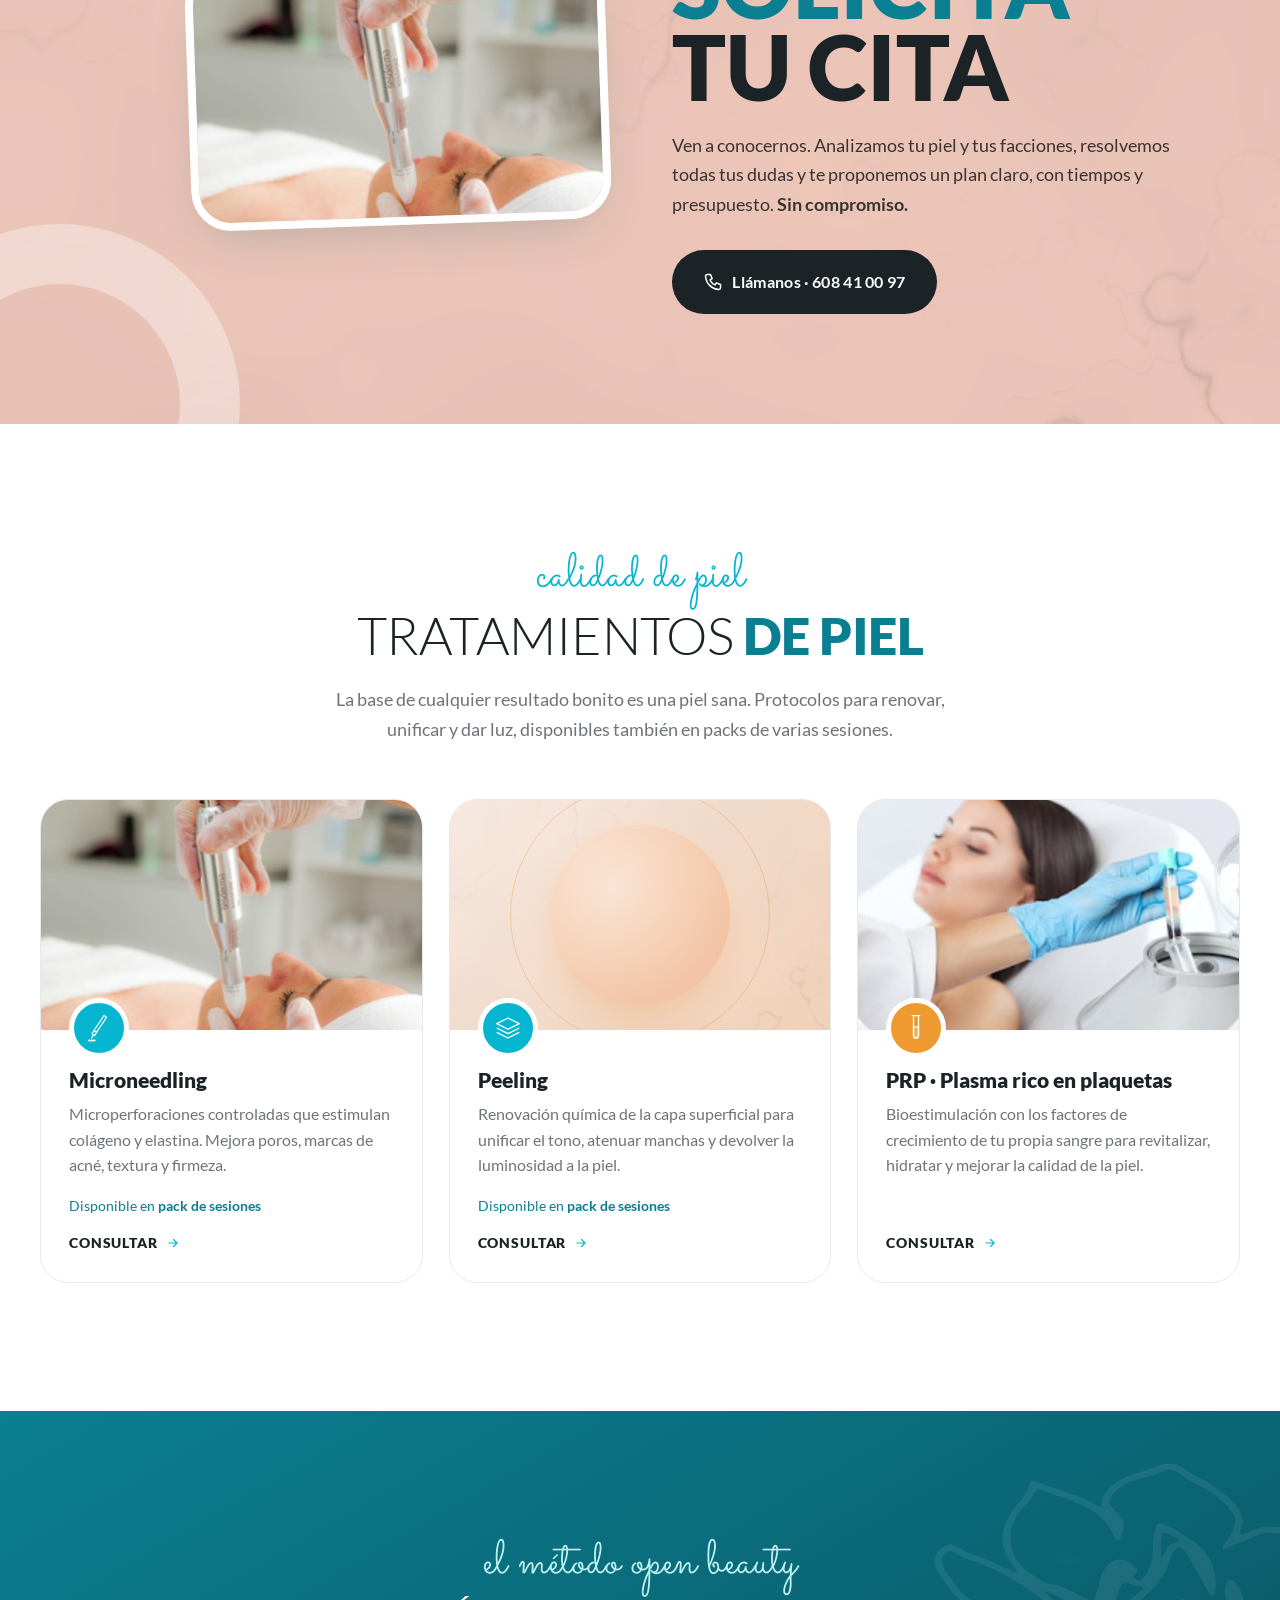
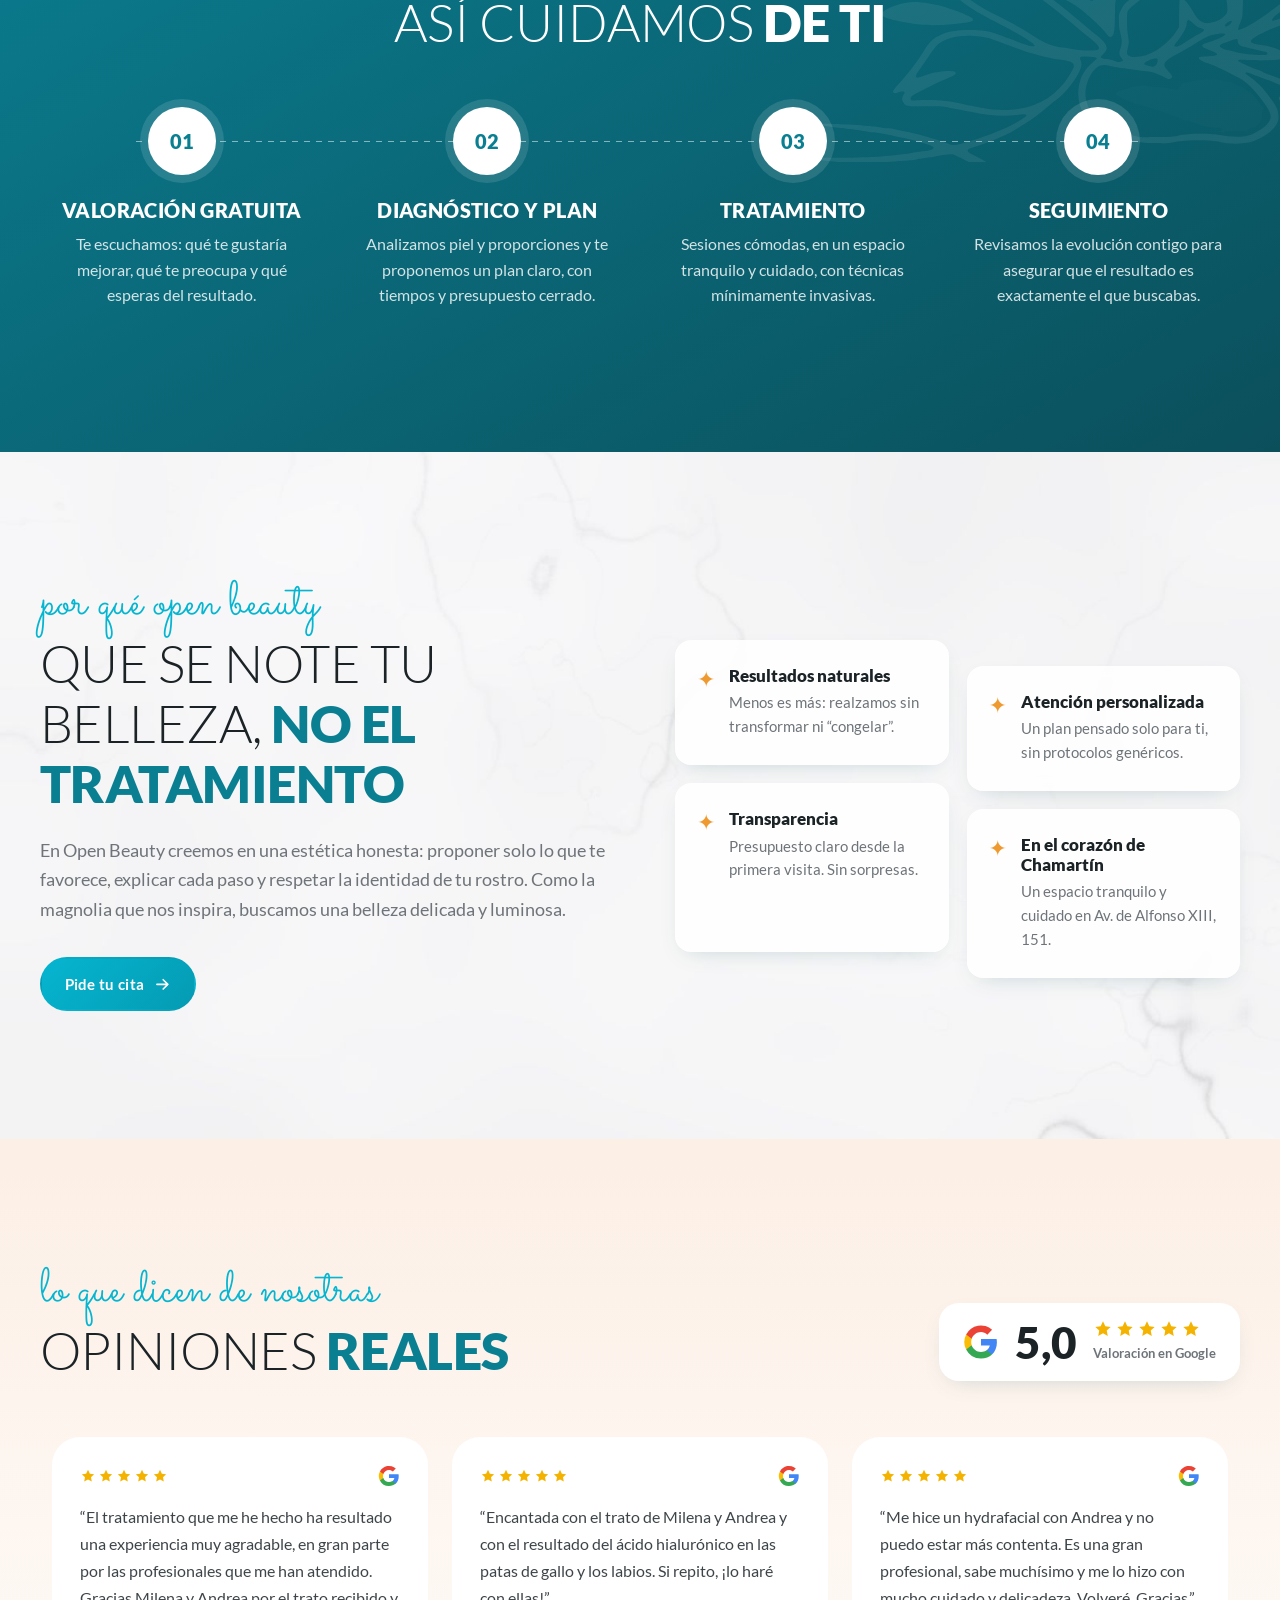
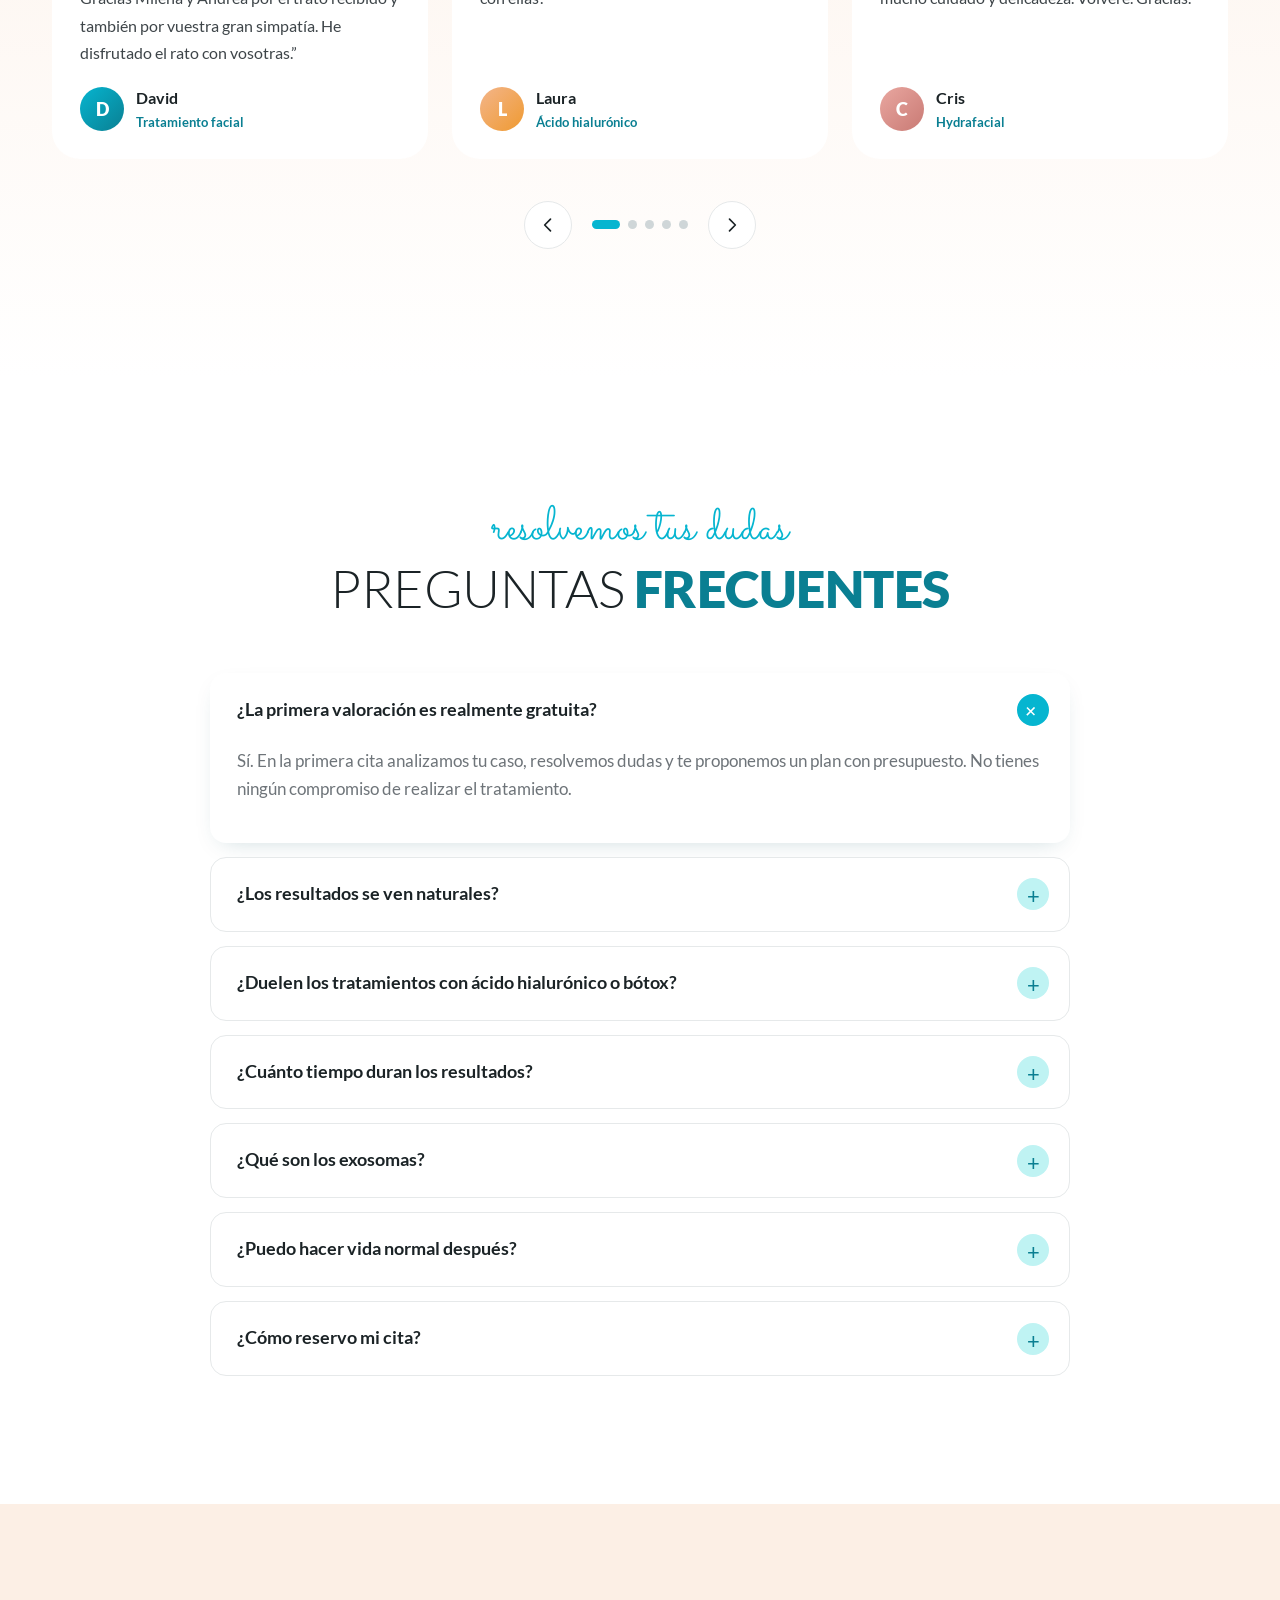
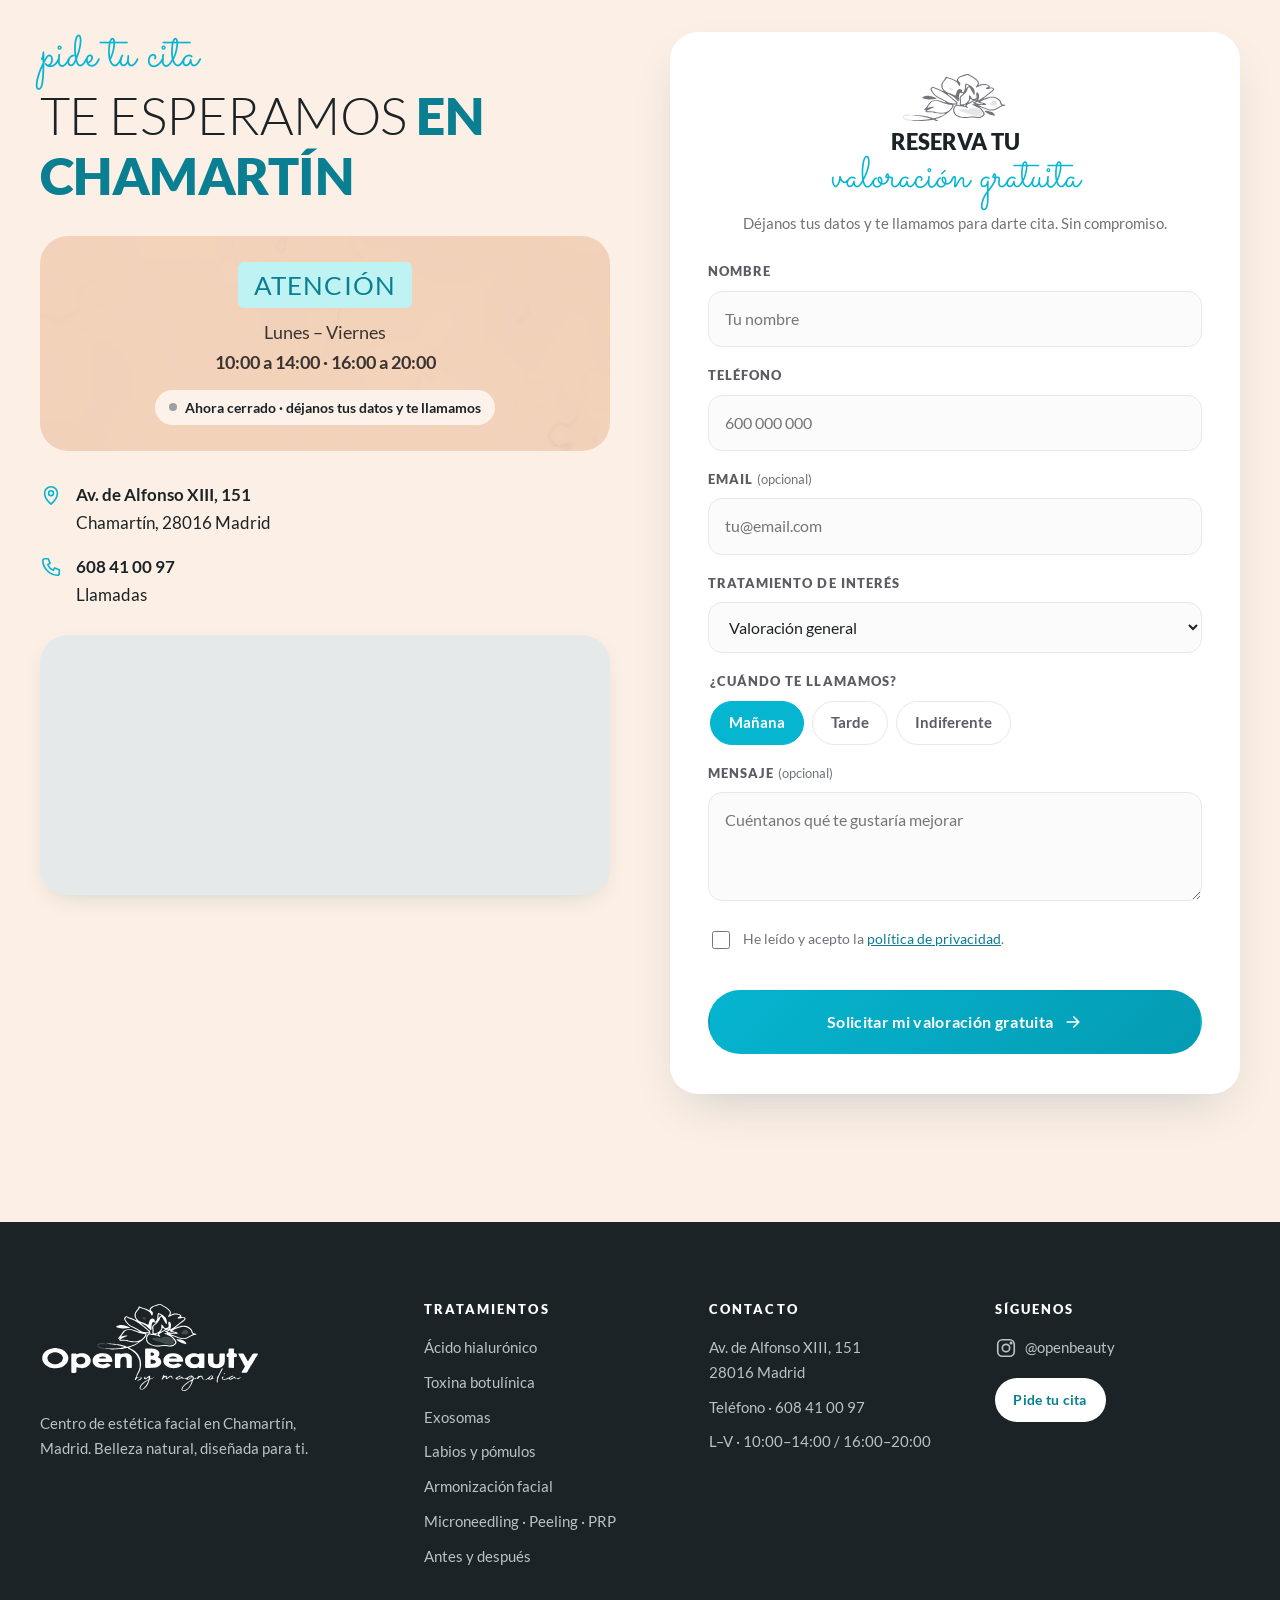
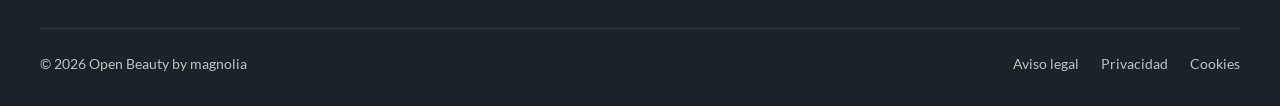
==== commit eade827e: "Landing oferta octubre, formulario por email y sin WhatsApp" ====
--- a/index.html
+++ b/index.html
@@ -4,7 +4,7 @@
   <meta charset="UTF-8">
   <meta name="viewport" content="width=device-width, initial-scale=1">
   <title>Open Beauty · Medicina Estética Facial en Chamartín, Madrid</title>
-  <meta name="description" content="Centro de estética facial en Chamartín (Madrid). Ácido hialurónico, bótox, exosomas, labios, pómulos, diseño y armonización facial. Primera valoración gratuita. Pide cita por WhatsApp: 608 41 00 97.">
+  <meta name="description" content="Centro de estética facial en Chamartín (Madrid). Ácido hialurónico, bótox, exosomas, labios, pómulos, diseño y armonización facial. Primera valoración gratuita. Pide cita: 608 41 00 97.">
   <meta name="theme-color" content="#06b5d0">
   <link rel="icon" href="assets/img/favicon.png" type="image/png">
   <link rel="apple-touch-icon" href="assets/img/favicon.png">
@@ -57,7 +57,6 @@
     <symbol id="i-pen" viewBox="0 0 48 48"><g fill="none" stroke="currentColor" stroke-width="2" stroke-linecap="round"><path d="M32 4 16 28l4 3 16-24zM16 28l-3 5 4 3 3-5M15 35l-3 5"/><path d="M8 44h1M12 44h1M16 44h1" stroke-width="3"/></g></symbol>
     <symbol id="i-layers" viewBox="0 0 48 48"><g fill="none" stroke="currentColor" stroke-width="2" stroke-linejoin="round"><path d="M24 8 42 17 24 26 6 17z"/><path d="m6 24 18 9 18-9M6 31l18 9 18-9"/></g></symbol>
     <symbol id="i-tube" viewBox="0 0 48 48"><g fill="none" stroke="currentColor" stroke-width="2" stroke-linecap="round"><path d="M18 4h12M20 4v32a4 4 0 0 0 8 0V4"/><path d="M20 22h8" /><path d="M20 22v14a4 4 0 0 0 8 0V22" fill="currentColor" fill-opacity=".2"/></g></symbol>
-    <symbol id="i-wa" viewBox="0 0 32 32"><path fill="currentColor" d="M16 3C8.8 3 3 8.7 3 15.8c0 2.5.7 4.9 2 7L3 29l6.4-2a13.2 13.2 0 0 0 6.6 1.7c7.2 0 13-5.7 13-12.8S23.2 3 16 3Zm0 23.3c-2.1 0-4.1-.6-5.9-1.6l-.4-.3-3.8 1.2 1.2-3.7-.3-.4a10.4 10.4 0 0 1-1.7-5.7C5.1 10 10 5.2 16 5.2s10.9 4.8 10.9 10.6S22 26.3 16 26.3Zm6-7.9c-.3-.2-1.9-1-2.2-1-.3-.1-.5-.2-.7.2l-1 1.2c-.2.2-.4.2-.7.1-.3-.2-1.4-.5-2.6-1.6-1-.9-1.6-1.9-1.8-2.2-.2-.3 0-.5.1-.7l.5-.6.3-.5v-.5l-1-2.4c-.3-.6-.5-.5-.7-.5h-.6c-.2 0-.6.1-.9.4-.3.3-1.2 1.1-1.2 2.7s1.2 3.2 1.4 3.4c.2.2 2.4 3.6 5.8 5 .8.4 1.4.6 1.9.7.8.3 1.6.2 2.2.1.7-.1 1.9-.8 2.2-1.5.3-.7.3-1.4.2-1.5-.1-.1-.3-.2-.6-.4Z"/></symbol>
     <symbol id="i-arrow" viewBox="0 0 24 24"><path d="M5 12h14M13 6l6 6-6 6" fill="none" stroke="currentColor" stroke-width="2" stroke-linecap="round" stroke-linejoin="round"/></symbol>
     <symbol id="i-pin" viewBox="0 0 24 24"><g fill="none" stroke="currentColor" stroke-width="1.8"><path d="M12 22s7-6.2 7-12a7 7 0 0 0-14 0c0 5.8 7 12 7 12Z"/><circle cx="12" cy="10" r="2.6"/></g></symbol>
     <symbol id="i-clock" viewBox="0 0 24 24"><g fill="none" stroke="currentColor" stroke-width="1.8" stroke-linecap="round"><circle cx="12" cy="12" r="9"/><path d="M12 7v5l3 2"/></g></symbol>
@@ -76,7 +75,7 @@
     <p><span class="dot"></span> <strong>Primera valoración gratuita</strong> · Plazas limitadas cada semana</p>
     <div class="topbar__links">
       <a href="#contacto"><svg><use href="#i-pin"/></svg> Av. de Alfonso XIII, 151 · Chamartín</a>
-      <a href="https://wa.me/34608410097" target="_blank" rel="noopener" data-wa><svg><use href="#i-wa"/></svg> 608 41 00 97</a>
+      <a href="tel:+34608410097"><svg><use href="#i-phone"/></svg> 608 41 00 97</a>
     </div>
   </div>
 </div>
@@ -94,8 +93,8 @@
       <a href="#metodo">Cómo trabajamos</a>
       <a href="#faq">Preguntas</a>
       <a href="#contacto">Contacto</a>
-      <a href="https://wa.me/34608410097" class="btn btn--teal nav__cta" target="_blank" rel="noopener" data-wa="Hola, me gustaría reservar mi valoración gratuita en Open Beauty.">
-        <svg><use href="#i-wa"/></svg> Pide tu cita
+      <a href="#contacto" class="btn btn--teal nav__cta">
+        Pide tu cita
       </a>
     </nav>
     <button class="burger" id="burger" aria-label="Abrir menú" aria-expanded="false" aria-controls="nav"><span></span><span></span><span></span></button>
@@ -116,8 +115,8 @@
       </h1>
       <p class="hero__lead reveal">Armonización facial, labios, pómulos, ácido hialurónico, bótox y exosomas. Estudiamos tu rostro, diseñamos un plan a tu medida y buscamos siempre un resultado <strong>natural, elegante y tuyo</strong>.</p>
       <div class="hero__ctas reveal">
-        <a href="https://wa.me/34608410097" class="btn btn--teal btn--lg" target="_blank" rel="noopener" data-wa="Hola, me gustaría reservar mi valoración gratuita en Open Beauty.">
-          <svg><use href="#i-wa"/></svg> Reserva tu valoración gratuita
+        <a href="#contacto" class="btn btn--teal btn--lg">
+          Reserva tu valoración gratuita
         </a>
         <a href="#tratamientos" class="btn btn--ghost btn--lg">Ver tratamientos <svg><use href="#i-arrow"/></svg></a>
       </div>
@@ -133,9 +132,14 @@
         <div class="arch__flower" aria-hidden="true"></div>
         <p class="arch__script">by magnolia</p>
       </div>
-      <figure class="hero__photo hero__photo--main">
-        <img src="assets/img/hialuronico.jpg" alt="Tratamiento facial con ácido hialurónico en Open Beauty" width="382" height="250">
-      </figure>
+      <a href="#opiniones" class="hero__review" aria-label="5,0 de valoración en Google: ver opiniones">
+        <svg class="hero__review-g" aria-hidden="true"><use href="#i-google"/></svg>
+        <span class="hero__review-num">5,0</span>
+        <span class="hero__review-meta">
+          <span class="stars" aria-hidden="true"><svg><use href="#i-star"/></svg><svg><use href="#i-star"/></svg><svg><use href="#i-star"/></svg><svg><use href="#i-star"/></svg><svg><use href="#i-star"/></svg></span>
+          <small>Opiniones en Google</small>
+        </span>
+      </a>
       <figure class="hero__photo hero__photo--small">
         <img src="assets/img/microneedling.jpg" alt="Tratamiento de microneedling facial" width="382" height="264">
       </figure>
@@ -179,7 +183,7 @@
         <h3>Ácido hialurónico</h3>
         <p>Hidrata, repone volumen perdido y suaviza surcos como el nasogeniano o las líneas de marioneta, devolviendo frescura sin cambiar tus rasgos.</p>
         <ul class="tags"><li>Surcos</li><li>Ojeras</li><li>Hidratación</li></ul>
-        <a href="#" class="card__link" data-wa="Hola, quiero información sobre el tratamiento de ácido hialurónico.">Consultar <svg><use href="#i-arrow"/></svg></a>
+        <a href="#contacto" class="card__link" data-treat="Ácido hialurónico">Consultar <svg><use href="#i-arrow"/></svg></a>
       </article>
 
       <article class="card reveal" data-cat="arrugas">
@@ -187,7 +191,7 @@
         <h3>Toxina botulínica <span>(Bótox)</span></h3>
         <p>Relaja los músculos responsables de las arrugas de expresión en frente, entrecejo y patas de gallo para una mirada descansada y natural.</p>
         <ul class="tags"><li>Frente</li><li>Entrecejo</li><li>Patas de gallo</li></ul>
-        <a href="#" class="card__link" data-wa="Hola, quiero información sobre el tratamiento con toxina botulínica (bótox).">Consultar <svg><use href="#i-arrow"/></svg></a>
+        <a href="#contacto" class="card__link" data-treat="Toxina botulínica (bótox)">Consultar <svg><use href="#i-arrow"/></svg></a>
       </article>
 
       <article class="card reveal" data-cat="regenera">
@@ -195,7 +199,7 @@
         <h3>Exosomas</h3>
         <p>Lo último en medicina regenerativa: estimulan la renovación de la piel para mejorar textura, luminosidad, poros y signos de fatiga.</p>
         <ul class="tags"><li>Luminosidad</li><li>Textura</li><li>Glow</li></ul>
-        <a href="#" class="card__link" data-wa="Hola, quiero información sobre el tratamiento con exosomas.">Consultar <svg><use href="#i-arrow"/></svg></a>
+        <a href="#contacto" class="card__link" data-treat="Exosomas">Consultar <svg><use href="#i-arrow"/></svg></a>
       </article>
 
       <article class="card reveal" data-cat="relleno">
@@ -203,7 +207,7 @@
         <h3>Labios</h3>
         <p>Hidratación, perfilado o volumen. Diseñamos unos labios armónicos con tu rostro: definidos, jugosos y con movimiento natural.</p>
         <ul class="tags"><li>Hidratación</li><li>Perfilado</li><li>Volumen</li></ul>
-        <a href="#" class="card__link" data-wa="Hola, quiero información sobre el tratamiento de labios.">Consultar <svg><use href="#i-arrow"/></svg></a>
+        <a href="#contacto" class="card__link" data-treat="Labios">Consultar <svg><use href="#i-arrow"/></svg></a>
       </article>
 
       <article class="card reveal" data-cat="relleno">
@@ -211,7 +215,7 @@
         <h3>Pómulos</h3>
         <p>Proyección y soporte del tercio medio para recuperar la estructura del rostro y conseguir un sutil efecto lifting.</p>
         <ul class="tags"><li>Proyección</li><li>Efecto lifting</li></ul>
-        <a href="#" class="card__link" data-wa="Hola, quiero información sobre el tratamiento de pómulos.">Consultar <svg><use href="#i-arrow"/></svg></a>
+        <a href="#contacto" class="card__link" data-treat="Pómulos">Consultar <svg><use href="#i-arrow"/></svg></a>
       </article>
 
       <article class="card reveal" data-cat="relleno">
@@ -219,7 +223,7 @@
         <h3>Diseño facial</h3>
         <p>Definición de mentón, mandíbula y perfil. Trabajamos proporciones y ángulos para un rostro más equilibrado y estilizado.</p>
         <ul class="tags"><li>Mentón</li><li>Mandíbula</li><li>Perfil</li></ul>
-        <a href="#" class="card__link" data-wa="Hola, quiero información sobre el diseño facial (mentón, mandíbula, perfil).">Consultar <svg><use href="#i-arrow"/></svg></a>
+        <a href="#contacto" class="card__link" data-treat="Diseño facial">Consultar <svg><use href="#i-arrow"/></svg></a>
       </article>
 
       <article class="card card--feature reveal" data-cat="relleno arrugas regenera">
@@ -291,8 +295,8 @@
         <h3 class="zone__title" id="zoneTitle">Labios</h3>
         <p class="zone__text" id="zoneText">Hidratación, perfilado del contorno o aumento de volumen con ácido hialurónico, siempre en proporción con el resto del rostro.</p>
         <ul class="zone__tx" id="zoneTx"><li>Ácido hialurónico</li><li>Labios</li></ul>
-        <a href="#" class="btn btn--teal" id="zoneCta" data-wa="Hola, me interesa tratar la zona de los labios.">
-          <svg><use href="#i-wa"/></svg> Consultar esta zona
+        <a href="#contacto" class="btn btn--teal" id="zoneCta" data-treat="Armonización facial" data-zone-name="Labios">
+          Consultar esta zona <svg><use href="#i-arrow"/></svg>
         </a>
       </div>
     </div>
@@ -367,8 +371,8 @@
       <p class="promo__kicker">Valoración gratuita</p>
       <h2 class="promo__title"><span>Solicita</span> tu cita</h2>
       <p>Ven a conocernos. Analizamos tu piel y tus facciones, resolvemos todas tus dudas y te proponemos un plan claro, con tiempos y presupuesto. <strong>Sin compromiso.</strong></p>
-      <a href="https://wa.me/34608410097" class="btn btn--dark btn--lg" target="_blank" rel="noopener" data-wa="Hola, quiero solicitar mi valoración gratuita.">
-        <svg><use href="#i-wa"/></svg> WhatsApp · 608 41 00 97
+      <a href="tel:+34608410097" class="btn btn--dark btn--lg">
+        <svg><use href="#i-phone"/></svg> Llámanos · 608 41 00 97
       </a>
     </div>
   </div>
@@ -391,7 +395,7 @@
           <h3>Microneedling</h3>
           <p>Microperforaciones controladas que estimulan colágeno y elastina. Mejora poros, marcas de acné, textura y firmeza.</p>
           <p class="skin__pack">Disponible en <strong>pack de sesiones</strong></p>
-          <a href="#" class="card__link" data-wa="Hola, quiero información sobre microneedling y sus packs.">Consultar <svg><use href="#i-arrow"/></svg></a>
+          <a href="#contacto" class="card__link" data-treat="Microneedling">Consultar <svg><use href="#i-arrow"/></svg></a>
         </div>
       </article>
       <article class="skin__item reveal">
@@ -401,7 +405,7 @@
           <h3>Peeling</h3>
           <p>Renovación química de la capa superficial para unificar el tono, atenuar manchas y devolver la luminosidad a la piel.</p>
           <p class="skin__pack">Disponible en <strong>pack de sesiones</strong></p>
-          <a href="#" class="card__link" data-wa="Hola, quiero información sobre los peelings y sus packs.">Consultar <svg><use href="#i-arrow"/></svg></a>
+          <a href="#contacto" class="card__link" data-treat="Peeling">Consultar <svg><use href="#i-arrow"/></svg></a>
         </div>
       </article>
       <article class="skin__item reveal">
@@ -410,7 +414,7 @@
           <span class="skin__icon skin__icon--orange"><svg><use href="#i-tube"/></svg></span>
           <h3>PRP · Plasma rico en plaquetas</h3>
           <p>Bioestimulación con los factores de crecimiento de tu propia sangre para revitalizar, hidratar y mejorar la calidad de la piel.</p>
-          <a href="#" class="card__link" data-wa="Hola, quiero información sobre el tratamiento de PRP.">Consultar <svg><use href="#i-arrow"/></svg></a>
+          <a href="#contacto" class="card__link" data-treat="PRP">Consultar <svg><use href="#i-arrow"/></svg></a>
         </div>
       </article>
     </div>
@@ -441,8 +445,8 @@
       <p class="kicker">por qué open beauty</p>
       <h2 class="h2">Que se note tu belleza, <strong>no el tratamiento</strong></h2>
       <p class="section__lead">En Open Beauty creemos en una estética honesta: proponer solo lo que te favorece, explicar cada paso y respetar la identidad de tu rostro. Como la magnolia que nos inspira, buscamos una belleza delicada y luminosa.</p>
-      <a href="https://wa.me/34608410097" class="btn btn--teal" target="_blank" rel="noopener" data-wa="Hola, me gustaría conocer el centro y reservar una valoración.">
-        <svg><use href="#i-wa"/></svg> Escríbenos
+      <a href="#contacto" class="btn btn--teal">
+        Pide tu cita <svg><use href="#i-arrow"/></svg>
       </a>
     </div>
     <ul class="why__list">
@@ -550,7 +554,7 @@
       </details>
       <details class="acc reveal">
         <summary>¿Cómo reservo mi cita?</summary>
-        <div class="acc__body"><p>La forma más rápida es por WhatsApp en el <a href="https://wa.me/34608410097" target="_blank" rel="noopener" data-wa>608 41 00 97</a> o con el formulario de esta página. Atendemos de lunes a viernes de 10:00 a 14:00 y de 16:00 a 20:00.</p></div>
+        <div class="acc__body"><p>Llámanos al <a href="tel:+34608410097">608 41 00 97</a> o déjanos tus datos en el formulario de esta página y te llamamos nosotras. Atendemos de lunes a viernes de 10:00 a 14:00 y de 16:00 a 20:00.</p></div>
       </details>
     </div>
   </div>
@@ -572,7 +576,7 @@
 
       <ul class="contact__list">
         <li><svg><use href="#i-pin"/></svg><div><strong>Av. de Alfonso XIII, 151</strong><br>Chamartín, 28016 Madrid</div></li>
-        <li><svg><use href="#i-wa"/></svg><div><a href="https://wa.me/34608410097" target="_blank" rel="noopener" data-wa><strong>608 41 00 97</strong></a><br>WhatsApp y llamadas</div></li>
+        <li><svg><use href="#i-phone"/></svg><div><a href="tel:+34608410097"><strong>608 41 00 97</strong></a><br>Llamadas</div></li>
       </ul>
 
       <div class="map">
@@ -580,15 +584,28 @@
       </div>
     </div>
 
-    <form class="form reveal" id="bookingForm" novalidate>
+    <form class="form reveal" id="bookingForm" action="https://formsubmit.co/openbeautybymg@gmail.com" method="POST" novalidate>
+      <input type="hidden" name="_subject" value="🌸 Nueva solicitud de valoración · Web Open Beauty">
+      <input type="hidden" name="_template" value="table">
+      <input type="hidden" name="_captcha" value="false">
+      <input type="hidden" name="_next" value="">
+      <input type="text" name="_honey" style="display:none" tabindex="-1" autocomplete="off" aria-hidden="true">
       <div class="form__head">
         <img src="assets/flower.svg" alt="" class="form__flower">
         <h3>Reserva tu <span class="script">valoración gratuita</span></h3>
-        <p>Rellena el formulario y te abrimos WhatsApp con tu mensaje listo para enviar.</p>
+        <p>Déjanos tus datos y te llamamos para darte cita. Sin compromiso.</p>
       </div>
       <label class="field">
         <span>Nombre</span>
         <input type="text" name="nombre" autocomplete="given-name" required placeholder="Tu nombre">
+      </label>
+      <label class="field">
+        <span>Teléfono</span>
+        <input type="tel" name="telefono" autocomplete="tel" inputmode="tel" required placeholder="600 000 000">
+      </label>
+      <label class="field">
+        <span>Email <em>(opcional)</em></span>
+        <input type="email" name="email" autocomplete="email" placeholder="tu@email.com">
       </label>
       <label class="field">
         <span>Tratamiento de interés</span>
@@ -607,21 +624,21 @@
         </select>
       </label>
       <fieldset class="field field--radios">
-        <legend>¿Cuándo te viene mejor?</legend>
-        <label class="pill"><input type="radio" name="horario" value="por la mañana" checked><span>Mañana</span></label>
-        <label class="pill"><input type="radio" name="horario" value="por la tarde"><span>Tarde</span></label>
-        <label class="pill"><input type="radio" name="horario" value="cuando haya hueco"><span>Indiferente</span></label>
+        <legend>¿Cuándo te llamamos?</legend>
+        <label class="pill"><input type="radio" name="horario" value="Mañana" checked><span>Mañana</span></label>
+        <label class="pill"><input type="radio" name="horario" value="Tarde"><span>Tarde</span></label>
+        <label class="pill"><input type="radio" name="horario" value="Indiferente"><span>Indiferente</span></label>
       </fieldset>
       <label class="field">
         <span>Mensaje <em>(opcional)</em></span>
         <textarea name="mensaje" rows="3" placeholder="Cuéntanos qué te gustaría mejorar"></textarea>
       </label>
       <label class="check">
-        <input type="checkbox" name="privacidad" required>
+        <input type="checkbox" name="privacidad" value="Sí" required>
         <span>He leído y acepto la <a href="#" data-legal="privacidad">política de privacidad</a>.</span>
       </label>
       <p class="form__error" id="formError" role="alert"></p>
-      <button type="submit" class="btn btn--teal btn--lg btn--block"><svg><use href="#i-wa"/></svg> Enviar por WhatsApp</button>
+      <button type="submit" class="btn btn--teal btn--lg btn--block" id="bookingBtn">Solicitar mi valoración gratuita <svg><use href="#i-arrow"/></svg></button>
     </form>
   </div>
 </section>
@@ -651,14 +668,14 @@
       <h4>Contacto</h4>
       <ul>
         <li>Av. de Alfonso XIII, 151<br>28016 Madrid</li>
-        <li><a href="https://wa.me/34608410097" target="_blank" rel="noopener" data-wa>WhatsApp · 608 41 00 97</a></li>
+        <li><a href="tel:+34608410097">Teléfono · 608 41 00 97</a></li>
         <li>L–V · 10:00–14:00 / 16:00–20:00</li>
       </ul>
     </div>
     <div>
       <h4>Síguenos</h4>
       <a class="social" href="#" aria-label="Instagram (añadir enlace)"><svg><use href="#i-ig"/></svg> @openbeauty</a>
-      <a href="https://wa.me/34608410097" class="btn btn--white btn--sm" target="_blank" rel="noopener" data-wa="Hola, me gustaría reservar mi valoración gratuita.">Pide tu cita</a>
+      <a href="#contacto" class="btn btn--white btn--sm">Pide tu cita</a>
     </div>
   </div>
   <div class="container footer__bottom">
@@ -671,13 +688,10 @@
   </div>
 </footer>
 
-<!-- Botones flotantes -->
-<a href="https://wa.me/34608410097" class="wa-float" target="_blank" rel="noopener" aria-label="Escríbenos por WhatsApp" data-wa="Hola, me gustaría reservar mi valoración gratuita en Open Beauty.">
-  <svg><use href="#i-wa"/></svg><span class="wa-float__tip">¿Hablamos?</span>
-</a>
+<!-- Barra fija móvil -->
 <div class="mbar">
   <a href="tel:+34608410097" class="mbar__call"><svg><use href="#i-phone"/></svg> Llamar</a>
-  <a href="https://wa.me/34608410097" class="mbar__wa" target="_blank" rel="noopener" data-wa="Hola, me gustaría reservar mi valoración gratuita en Open Beauty."><svg><use href="#i-wa"/></svg> Valoración gratuita</a>
+  <a href="#contacto" class="mbar__wa">Valoración gratuita</a>
 </div>
 
 <!-- Modal legal -->
--- a/css/styles.css
+++ b/css/styles.css
@@ -193,7 +193,17 @@
 
 .hero__photo { position: absolute; margin: 0; border-radius: 24px; overflow: hidden; box-shadow: var(--shadow); border: 6px solid #fff; background: #fff; }
 .hero__photo img { width: 100%; height: 100%; object-fit: cover; }
-.hero__photo--main { width: 340px; height: 222px; left: 0; bottom: 0; transform: rotate(-3deg); }
+.hero__review {
+  position: absolute; left: 0; bottom: 40px; z-index: 2; display: flex; align-items: center; gap: 12px;
+  padding: 16px 22px; background: #fff; border-radius: 22px; box-shadow: var(--shadow); transform: rotate(-3deg);
+  transition: transform .35s var(--ease), box-shadow .35s var(--ease);
+}
+.hero__review:hover { transform: rotate(-1deg) translateY(-3px); }
+.hero__review-g { font-size: 32px; }
+.hero__review-num { font-size: 40px; font-weight: 900; line-height: 1; color: var(--ink); }
+.hero__review-meta { display: flex; flex-direction: column; gap: 3px; }
+.hero__review-meta .stars svg { font-size: 17px; }
+.hero__review-meta small { font-size: 12.5px; font-weight: 700; color: var(--muted); }
 .hero__photo--small { width: 210px; height: 146px; right: 0; bottom: 30px; transform: rotate(4deg); }
 
 .badge {
@@ -604,7 +614,9 @@
   .arch__script { font-size: 46px; }
   .badge { width: 104px; height: 104px; left: 0; top: 10px; }
   .badge__v { font-size: 30px; }
-  .hero__photo--main { width: 236px; height: 156px; bottom: 0; }
+  .hero__review { bottom: 0; padding: 12px 16px; gap: 10px; }
+  .hero__review-num { font-size: 32px; }
+  .hero__review-g { font-size: 26px; }
   .hero__photo--small { width: 150px; height: 104px; bottom: 26px; }
   .chip--hours { right: 0; top: 18px; bottom: auto; font-size: 12.5px; }
   .badge { top: 70px; }
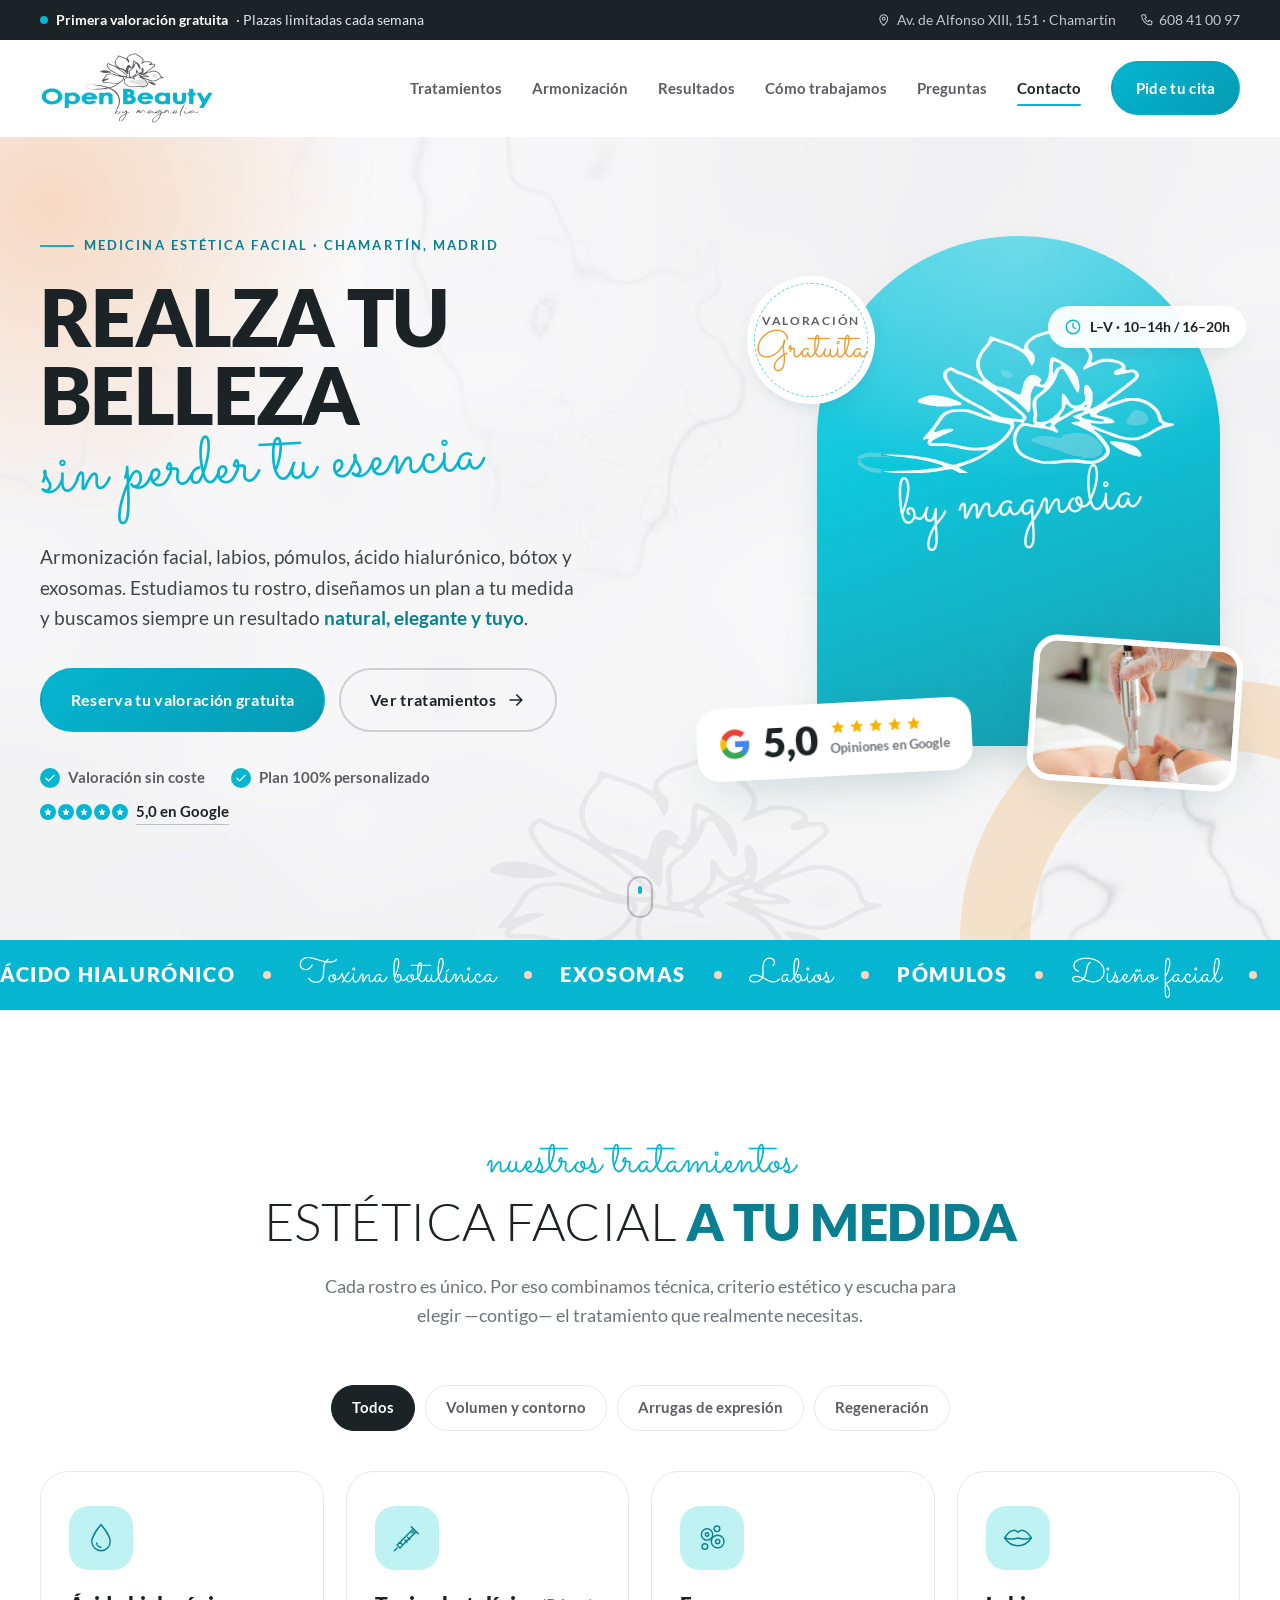
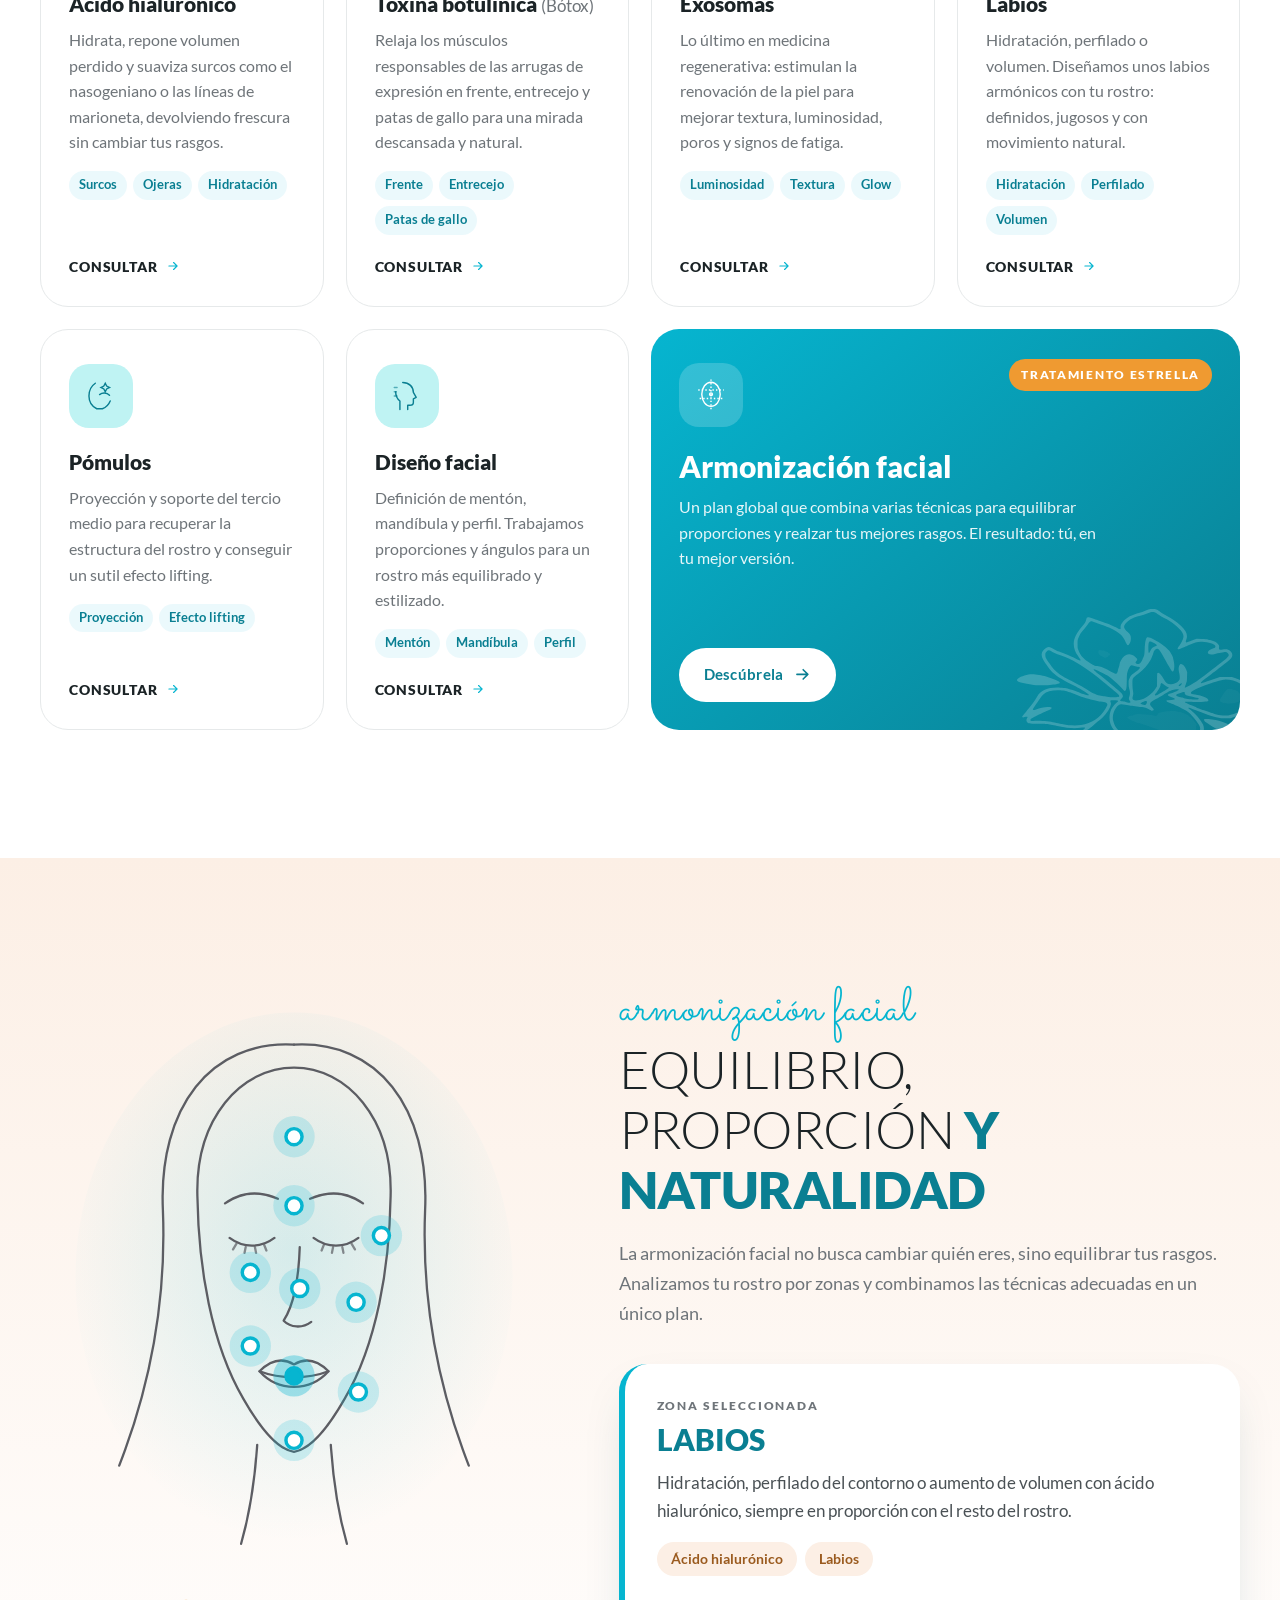
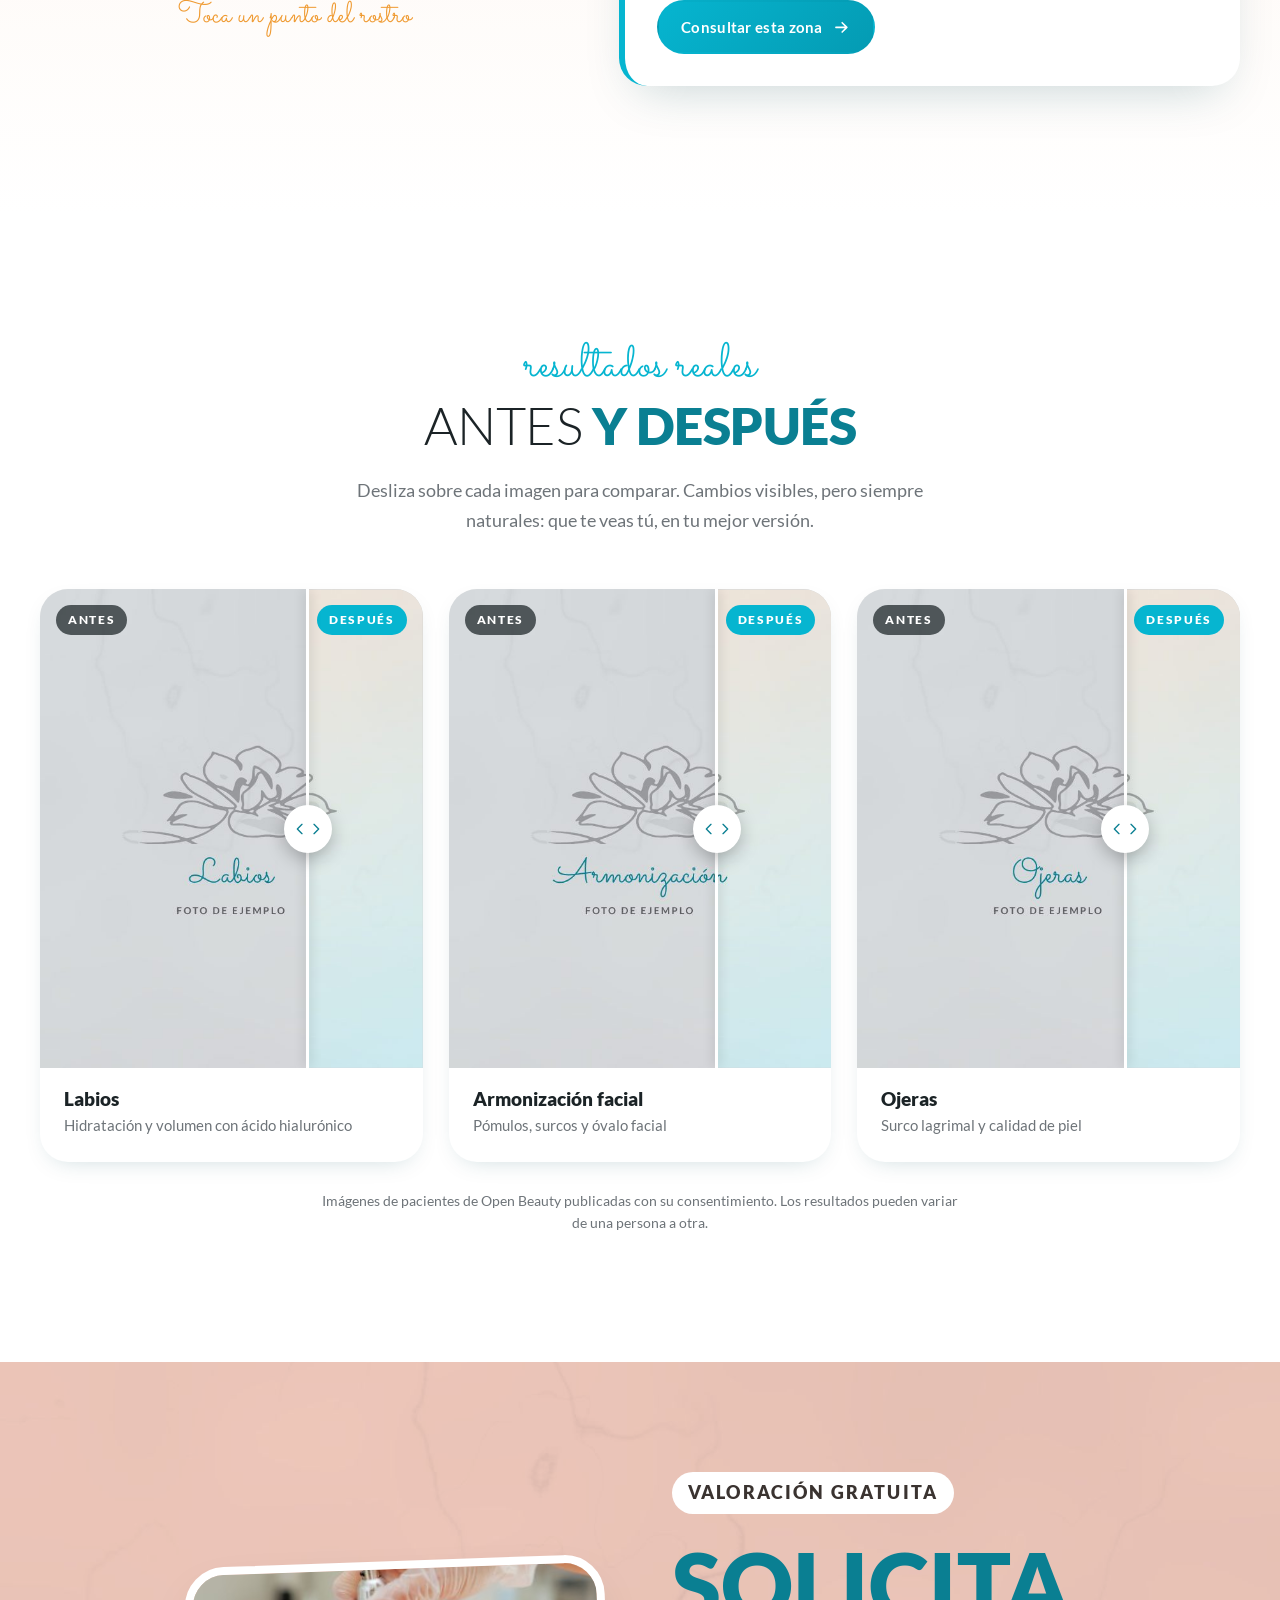
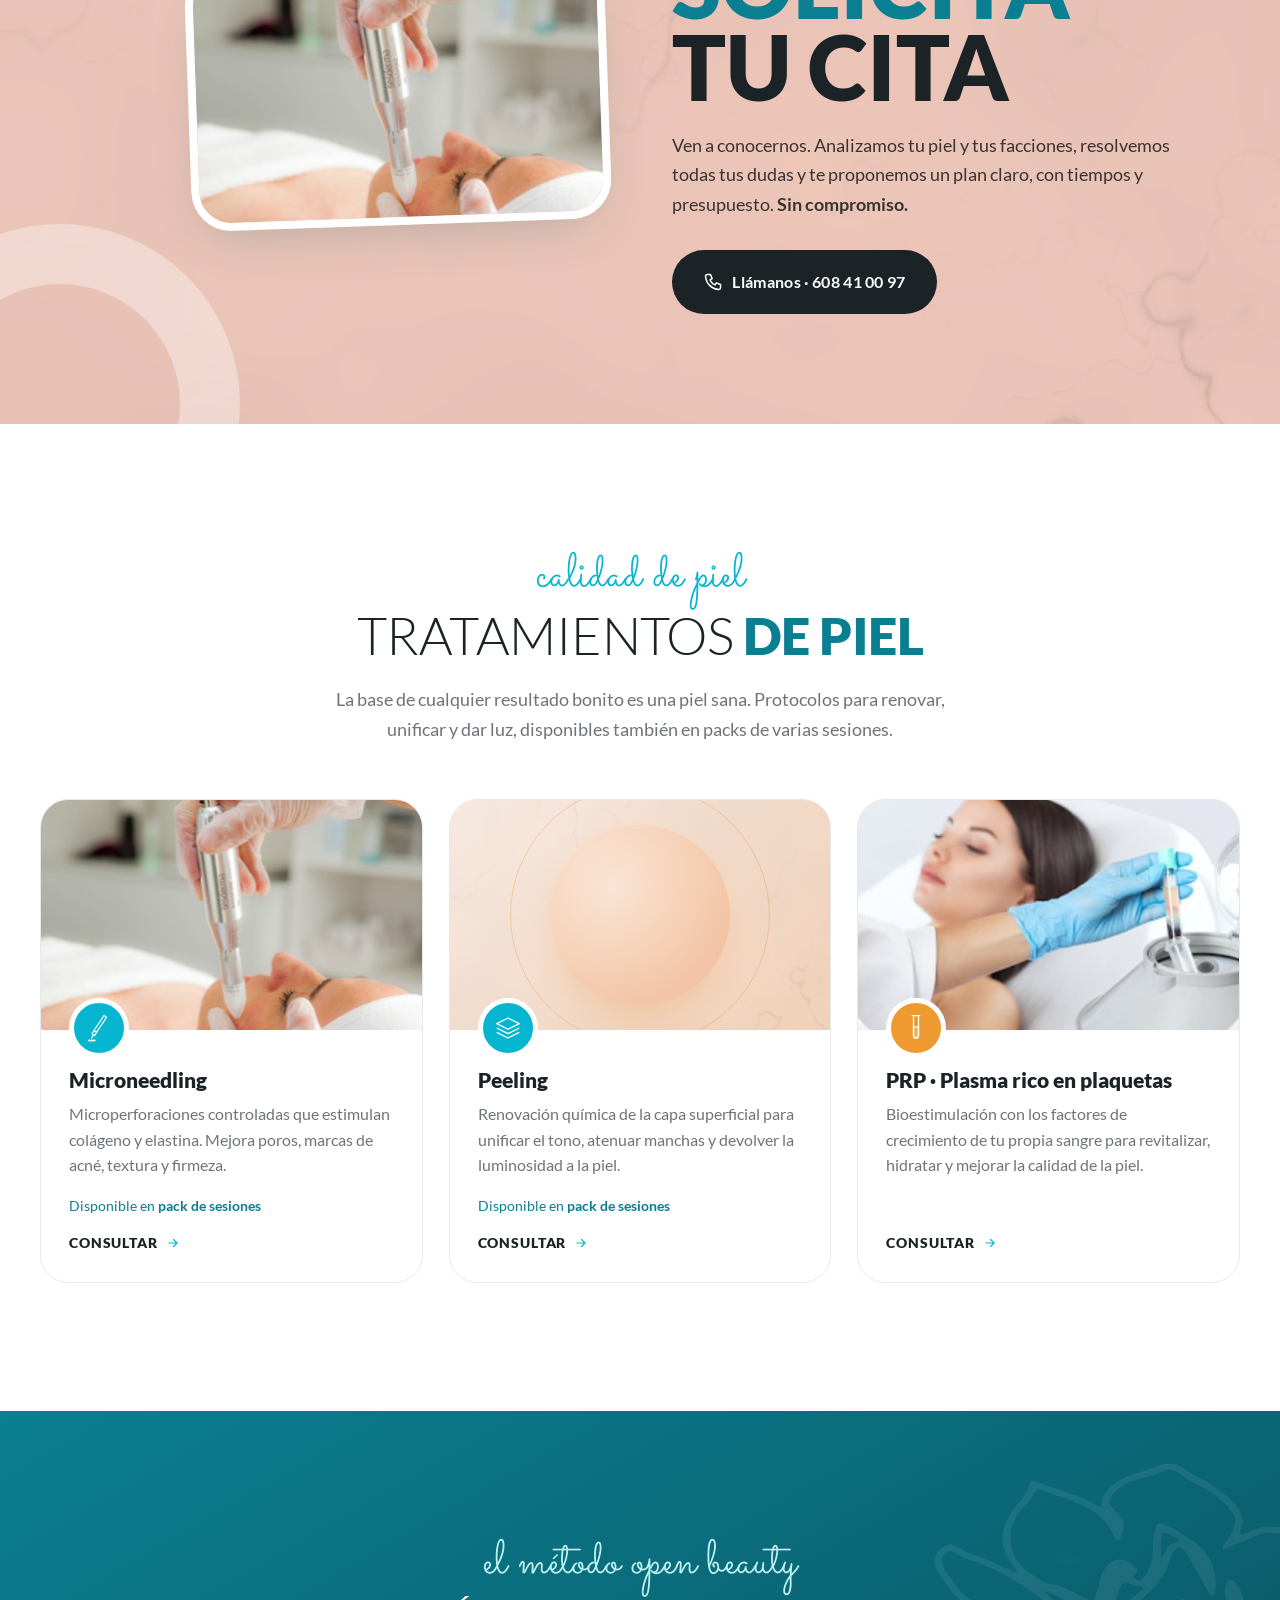
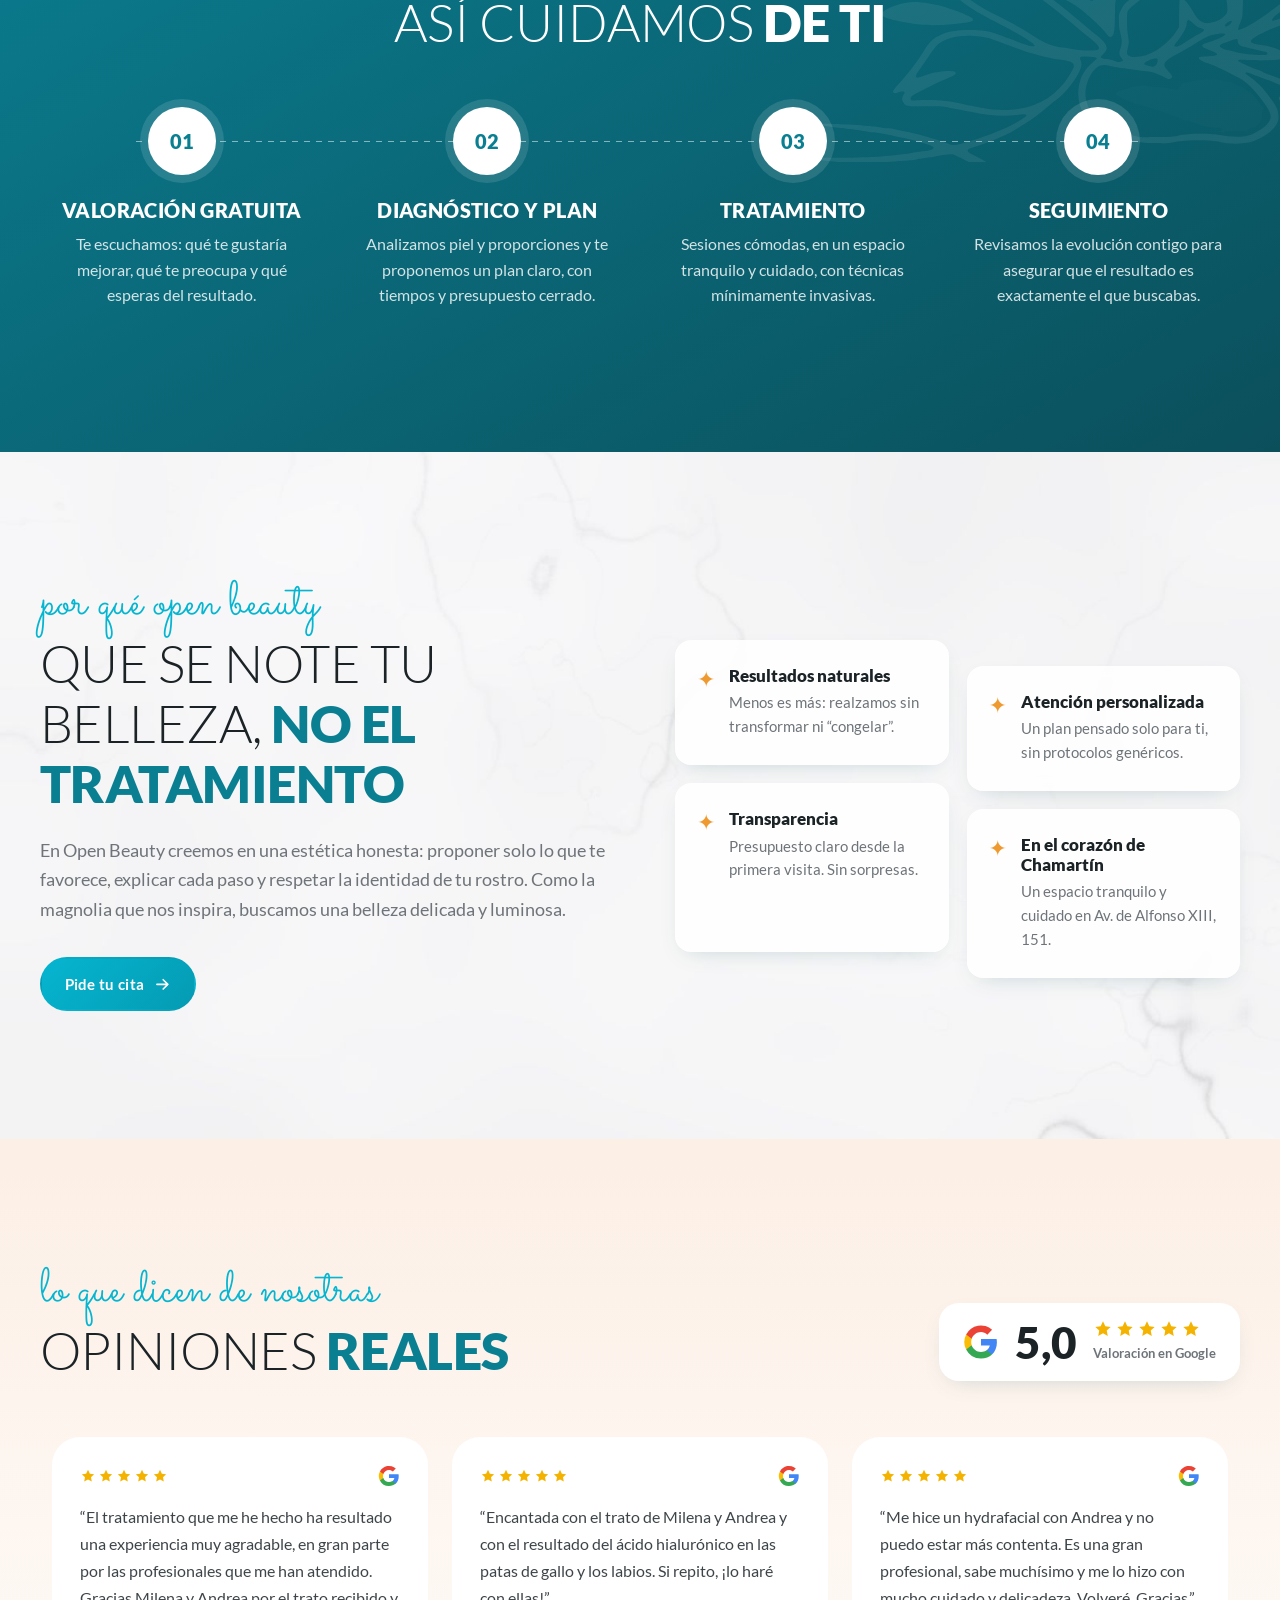
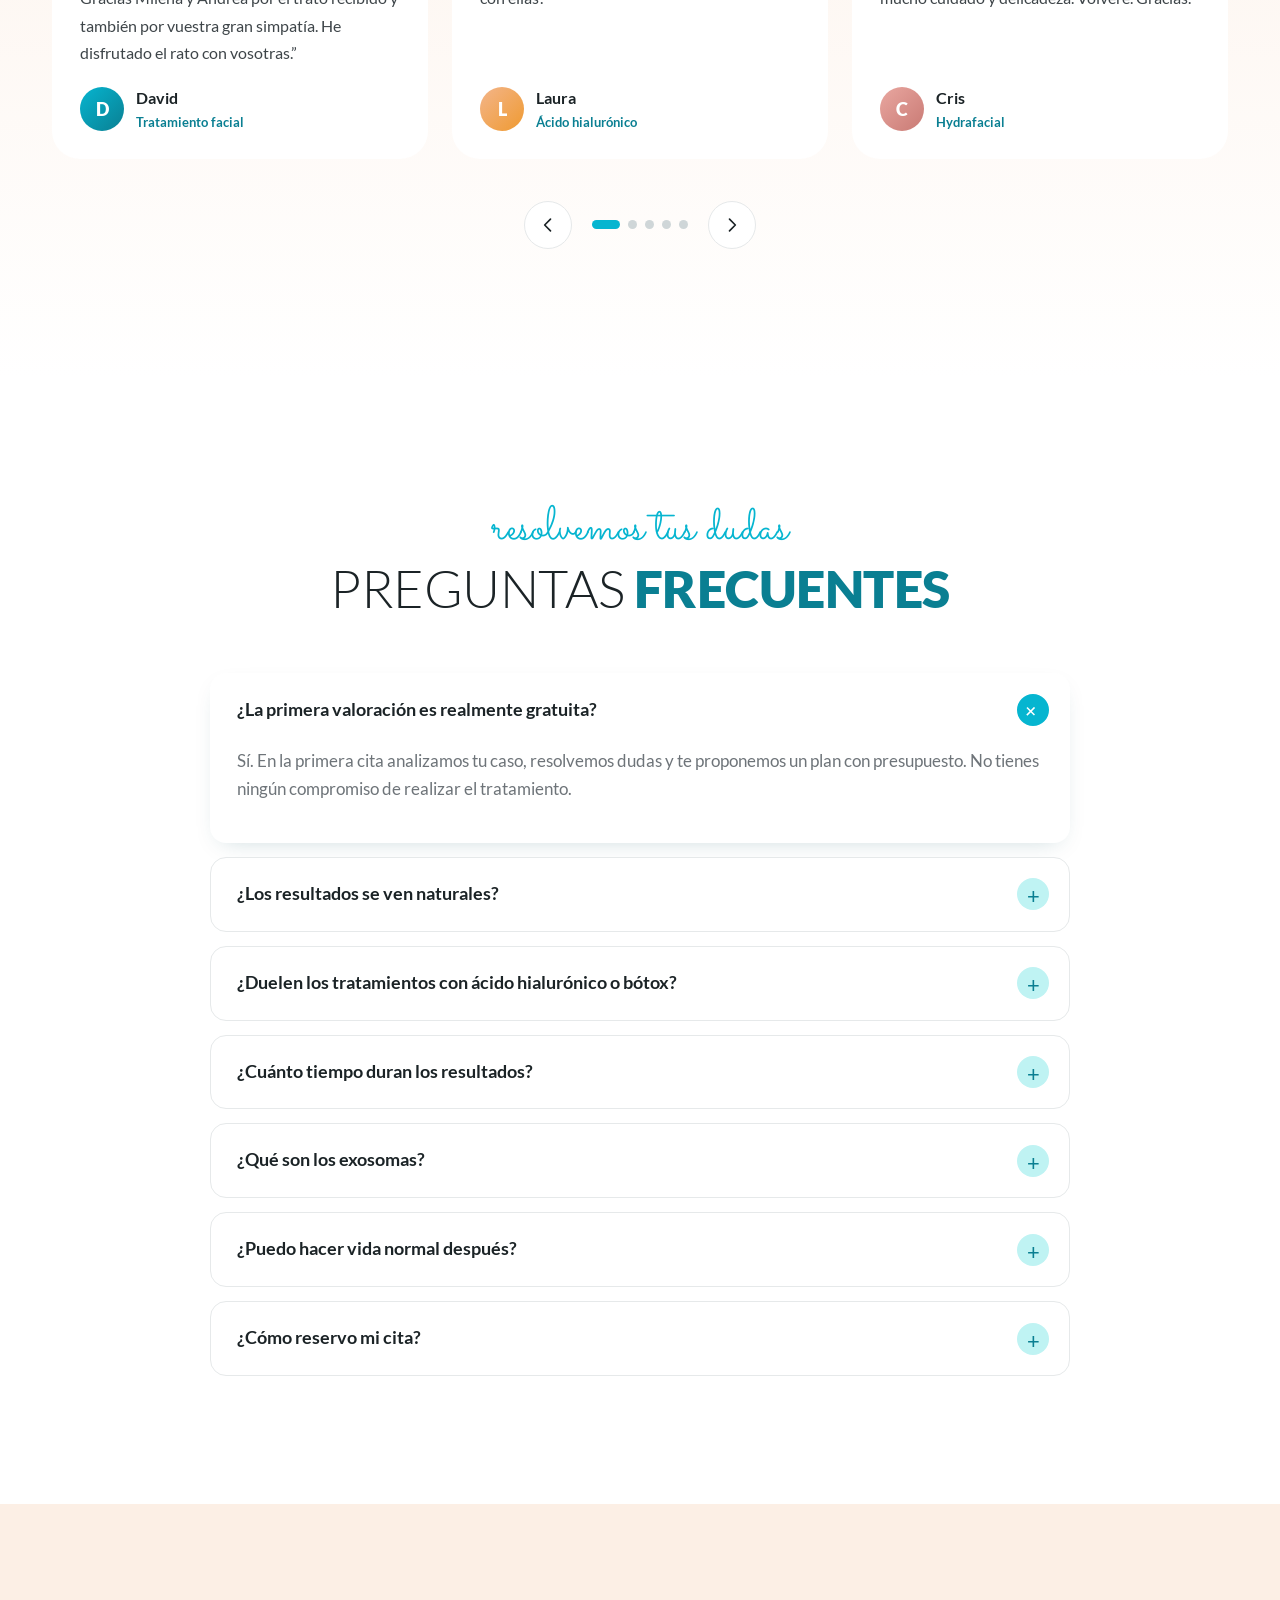
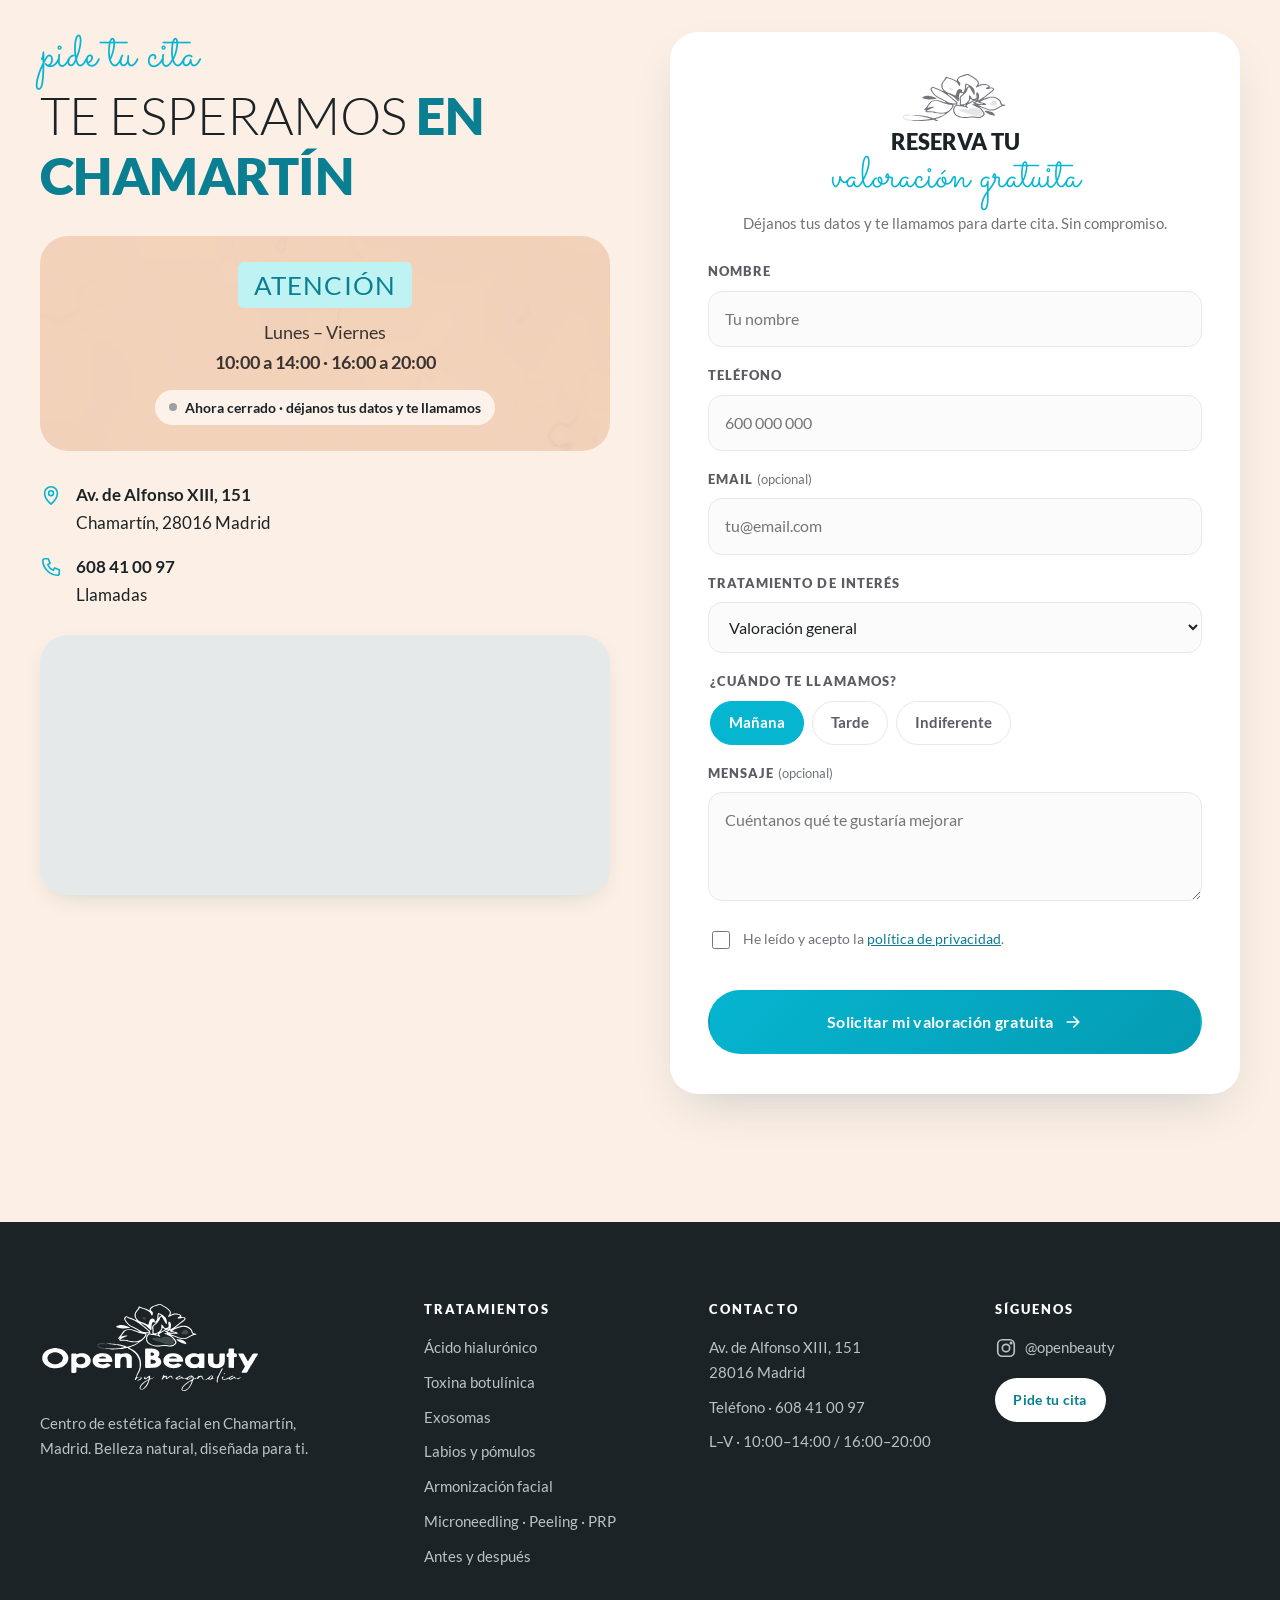
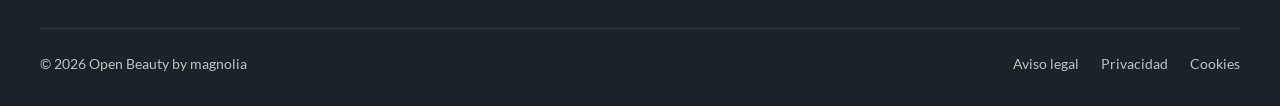
==== commit be5d1263: "Cambio de texto resultados naturales" ====
--- a/index.html
+++ b/index.html
@@ -534,7 +534,7 @@
       </details>
       <details class="acc reveal">
         <summary>¿Los resultados se ven naturales?</summary>
-        <div class="acc__body"><p>Es nuestra prioridad. Trabajamos con dosis y técnicas ajustadas a tu anatomía para que se note que estás mejor, no que te has hecho algo.</p></div>
+        <div class="acc__body"><p>Es nuestra prioridad. Trabajamos con dosis y técnicas ajustadas a tu anatomía para conseguir un resultado armónico que respeta tus rasgos y tu expresión: más descansada, más luminosa y siempre tú.</p></div>
       </details>
       <details class="acc reveal">
         <summary>¿Duelen los tratamientos con ácido hialurónico o bótox?</summary>
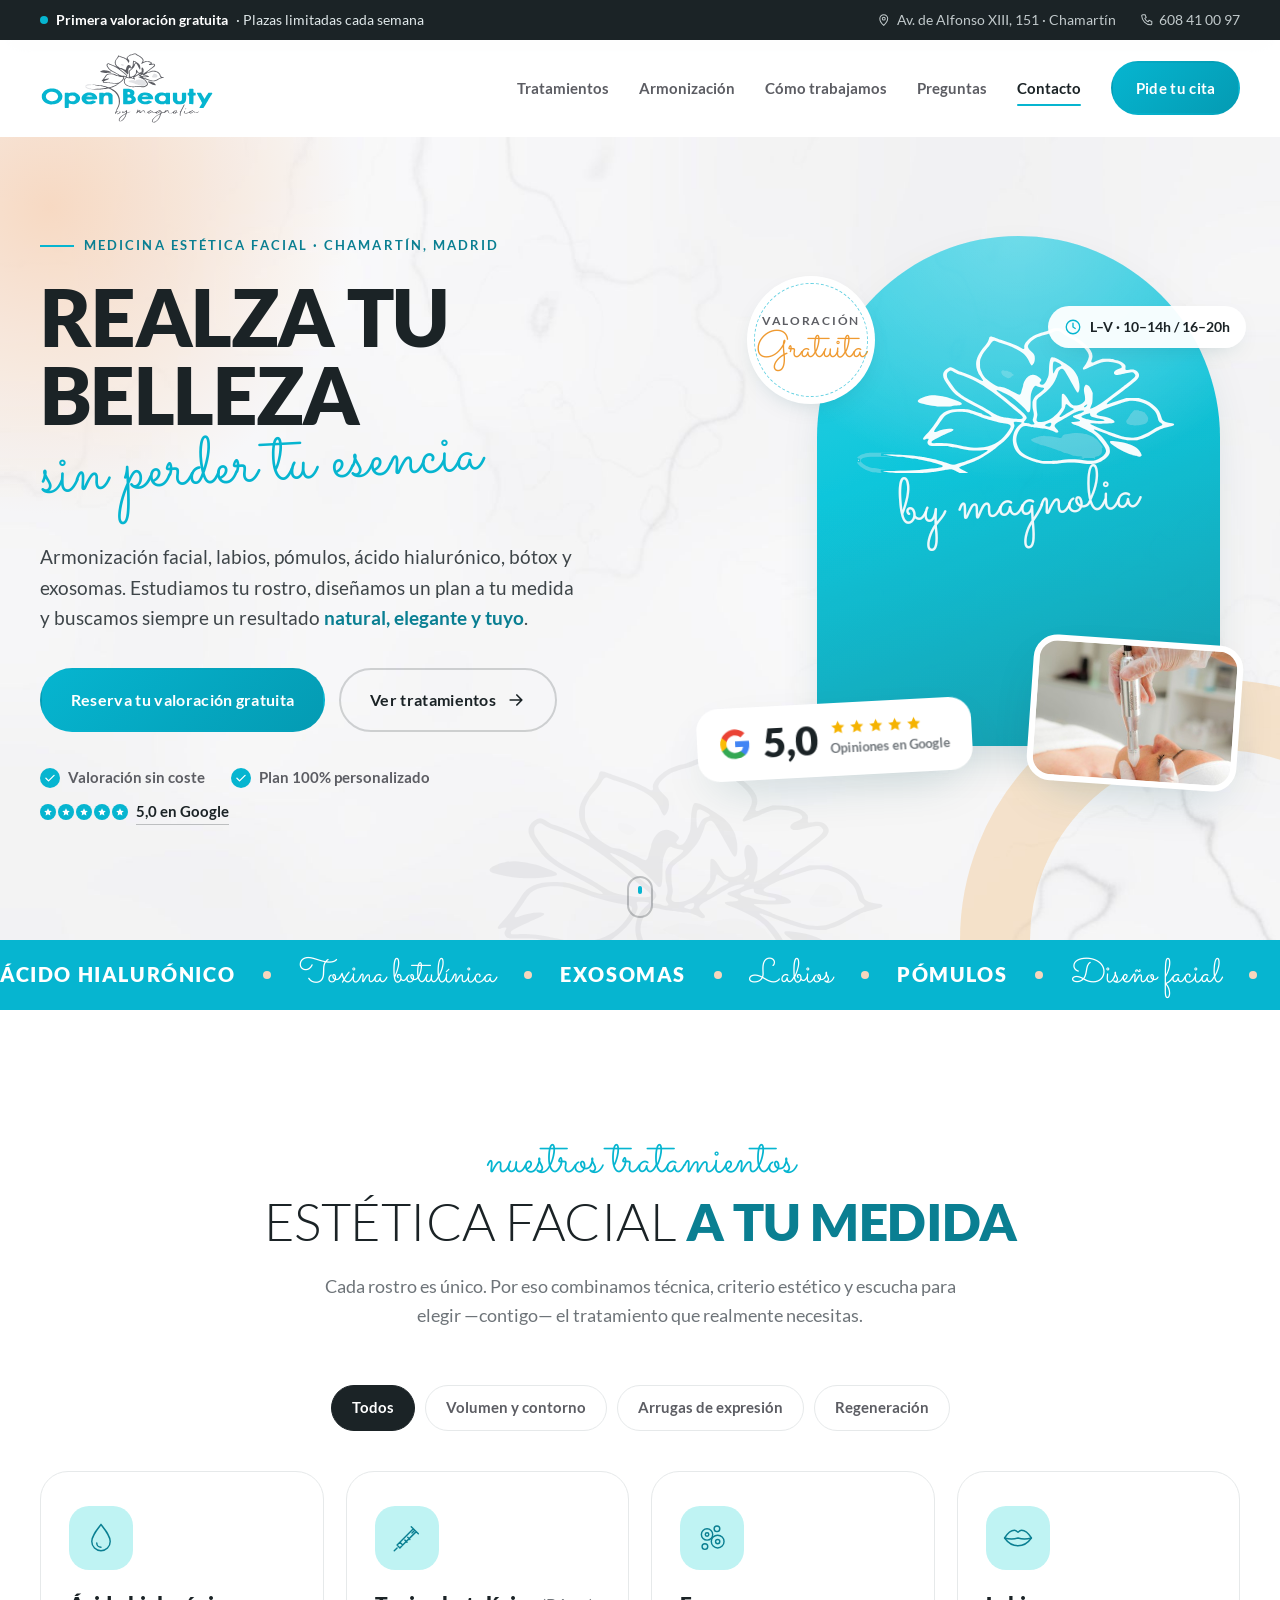
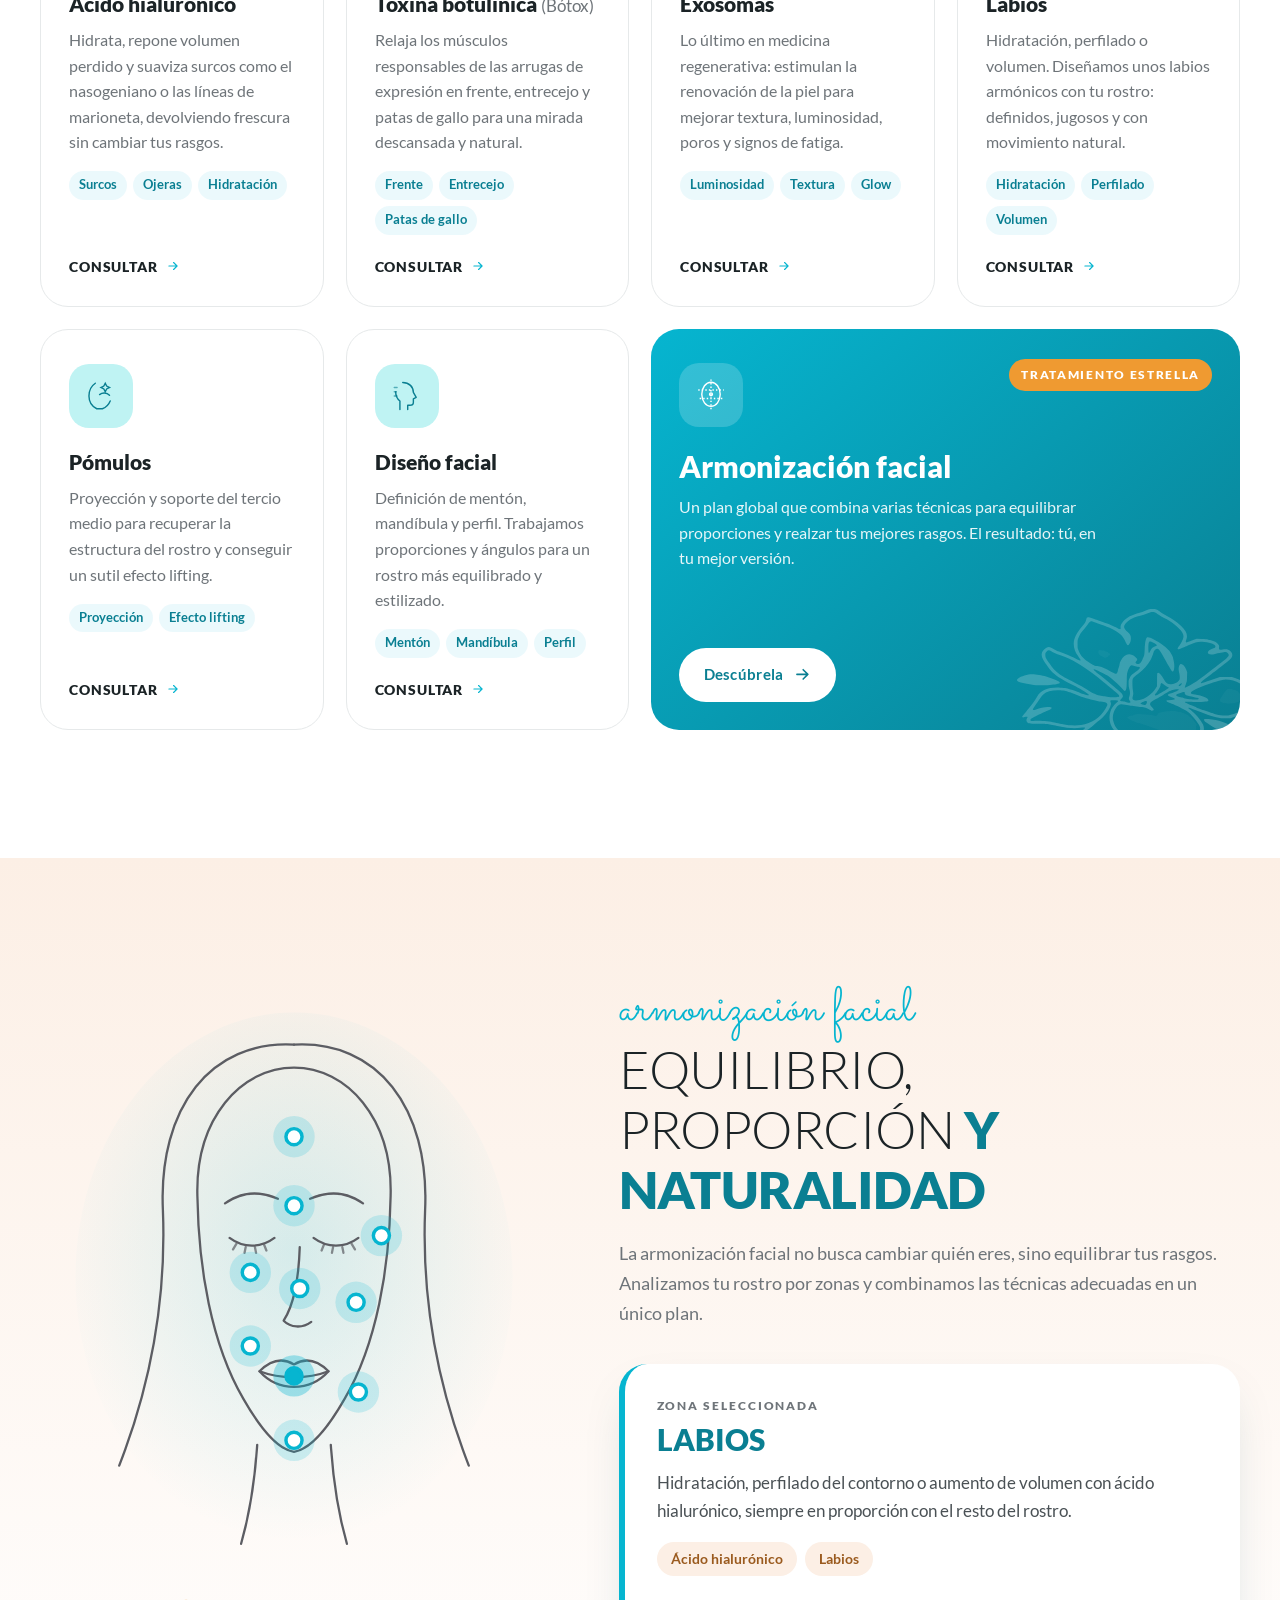
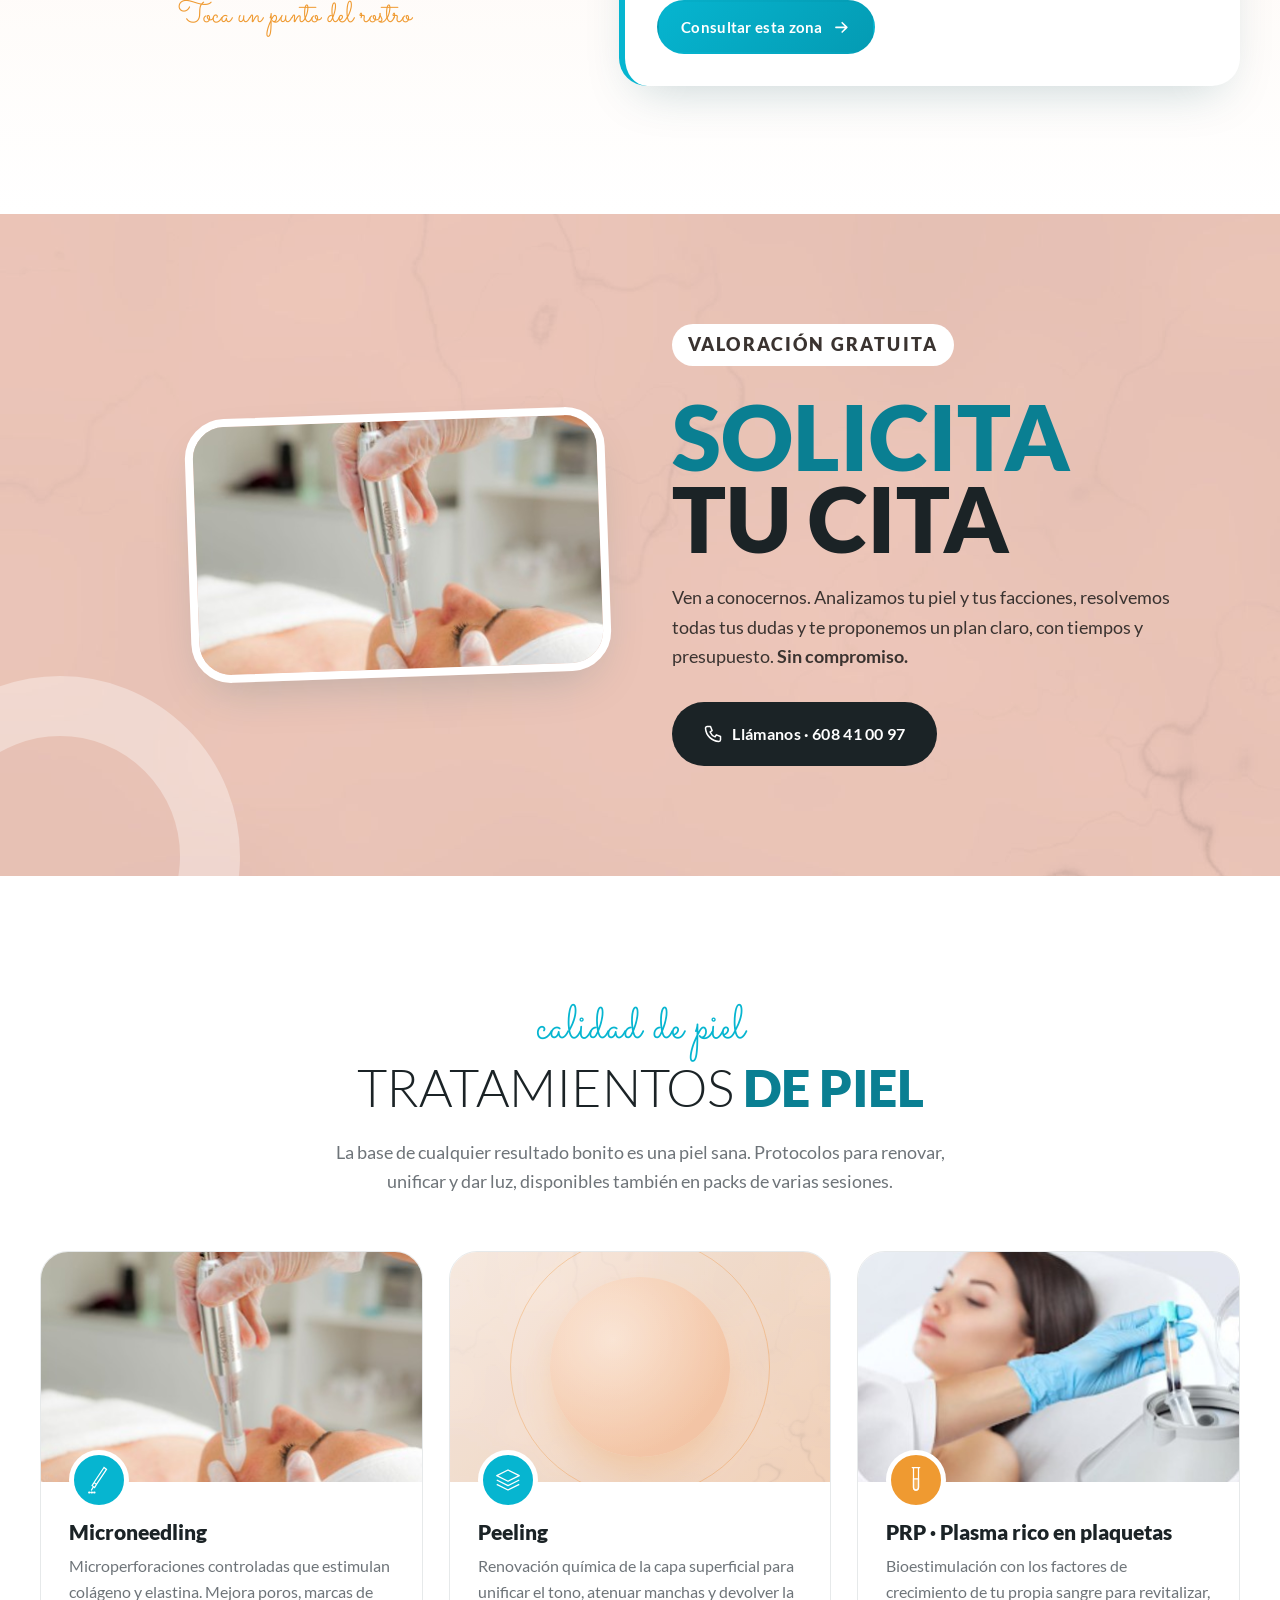
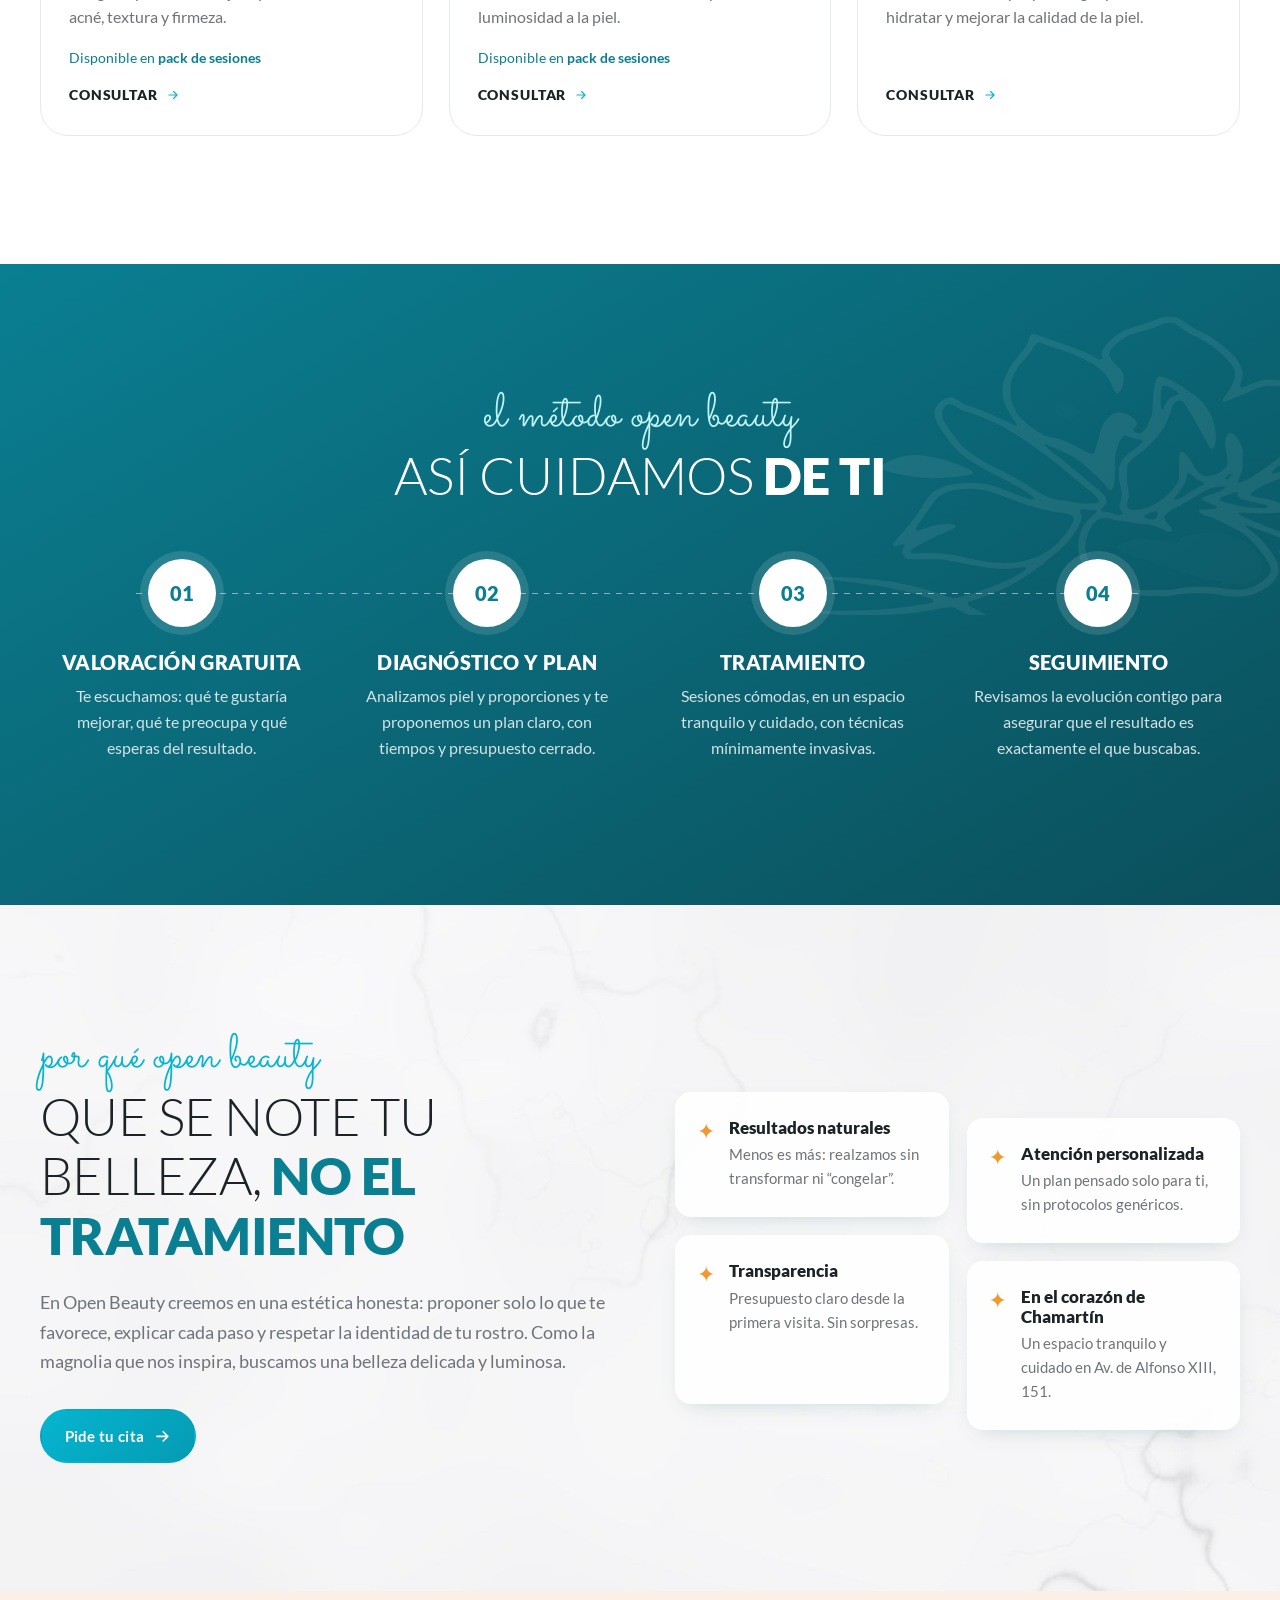
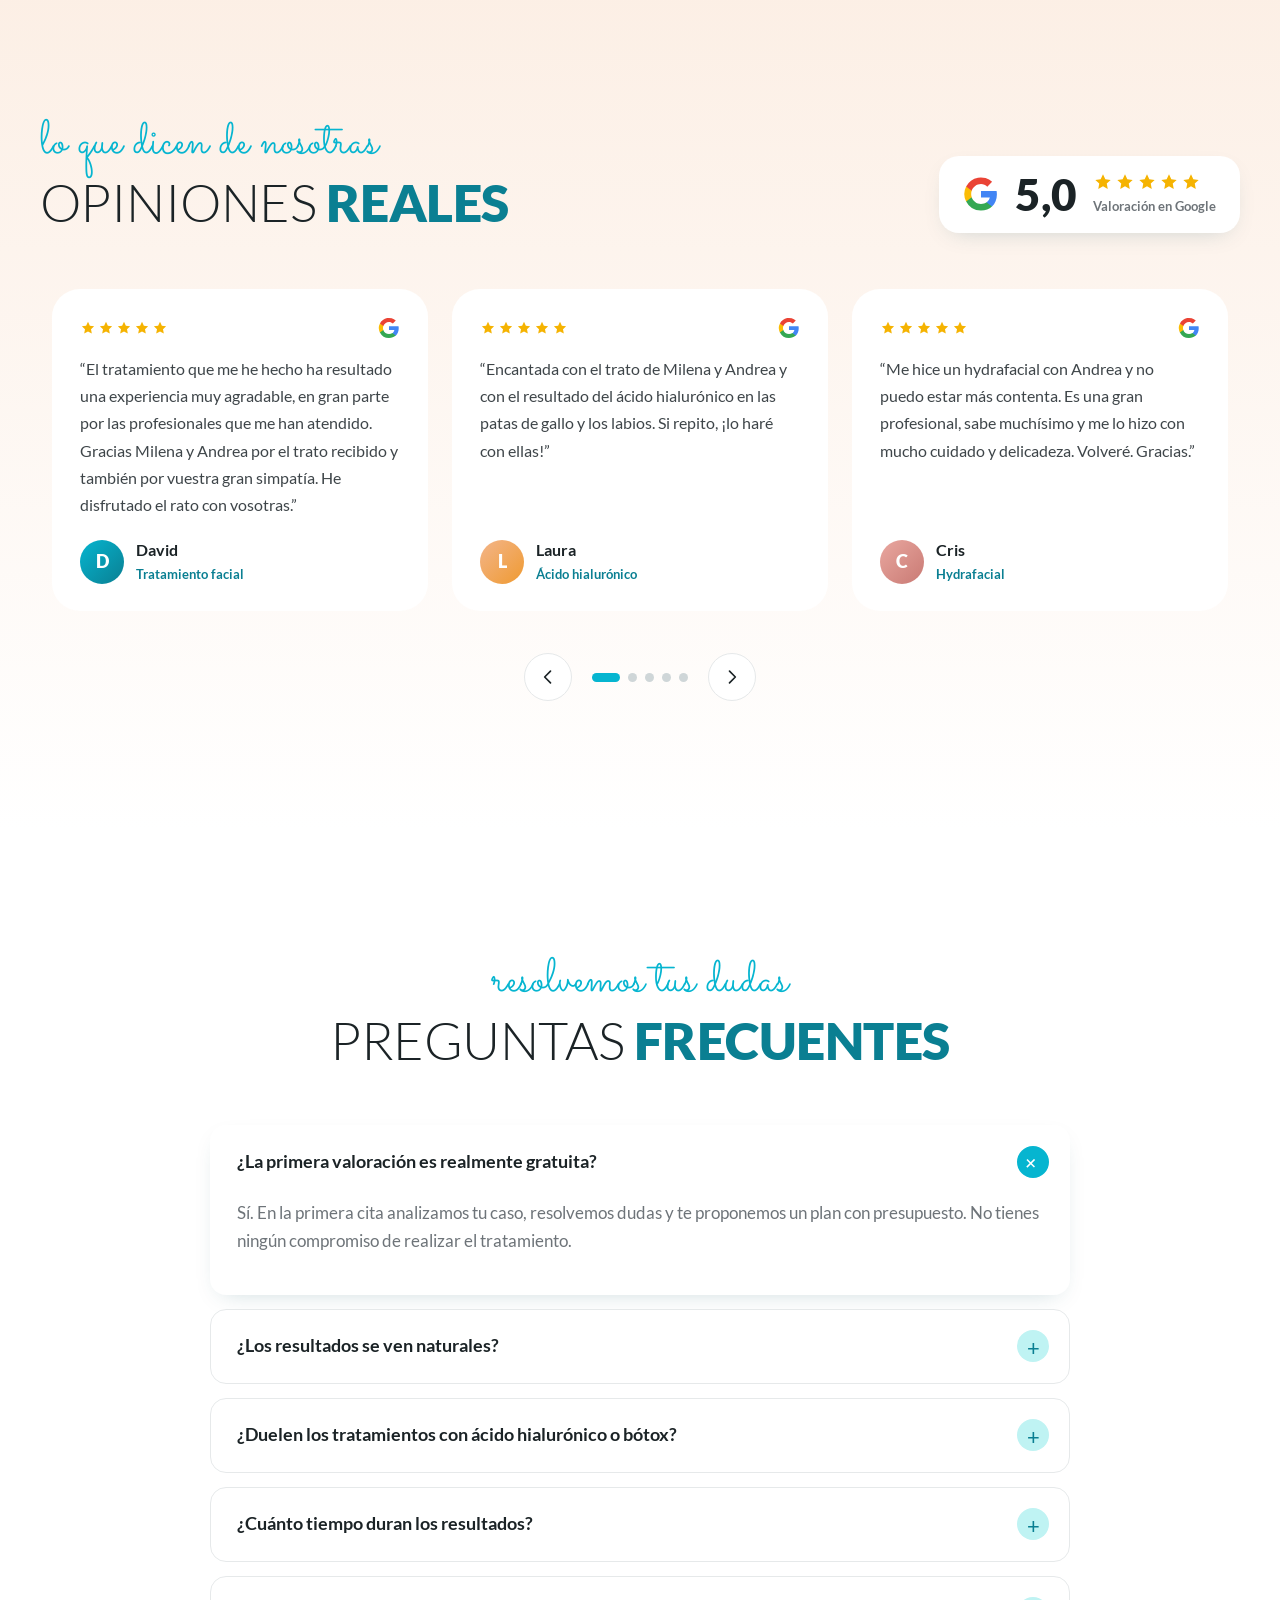
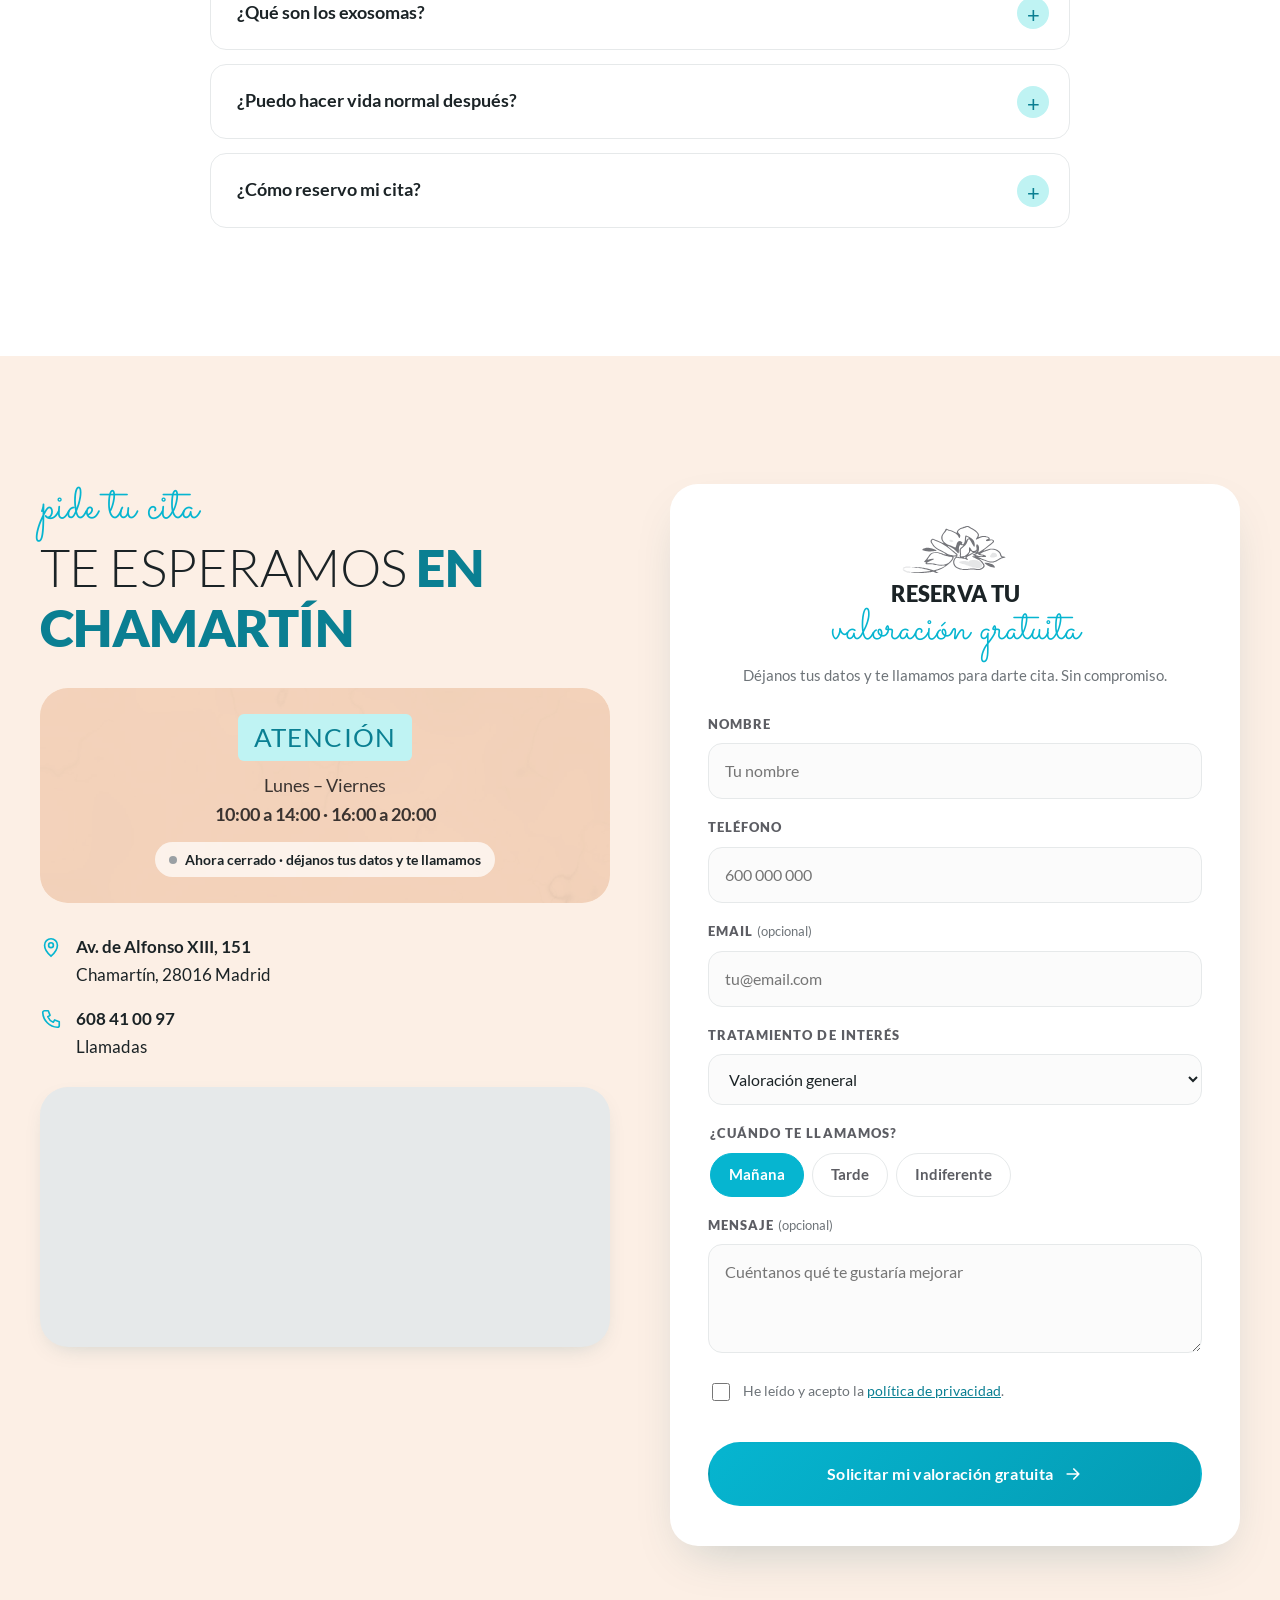
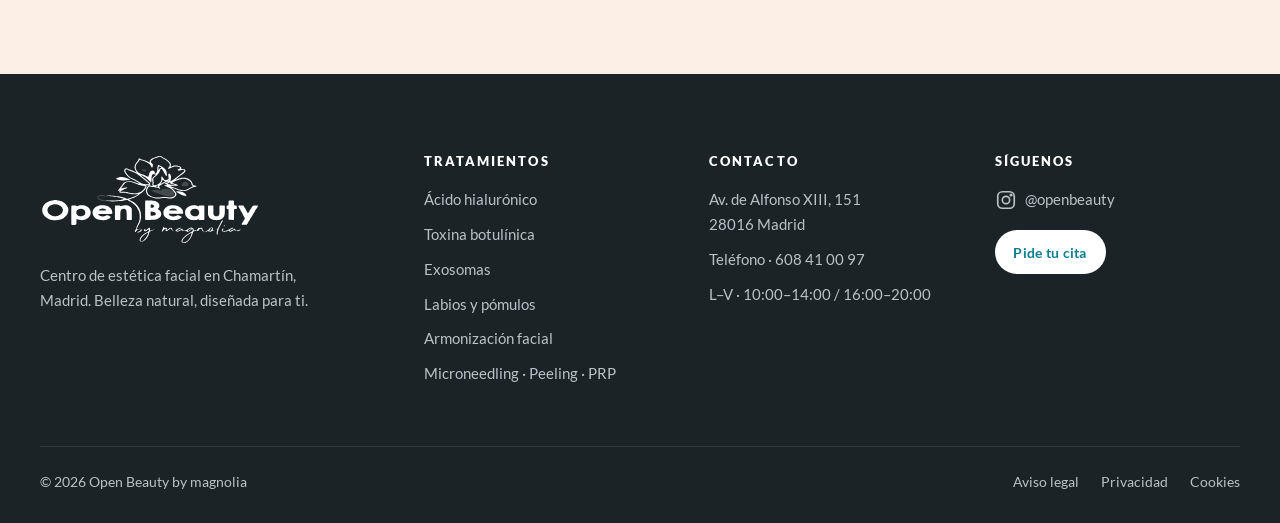
==== commit 8236f513: "mejora" ====
--- a/index.html
+++ b/index.html
@@ -89,7 +89,7 @@
     <nav class="nav" id="nav" aria-label="Navegación principal">
       <a href="#tratamientos">Tratamientos</a>
       <a href="#armonizacion">Armonización</a>
-      <a href="#resultados">Resultados</a>
+      <!-- OCULTO: <a href="#resultados">Resultados</a> -->
       <a href="#metodo">Cómo trabajamos</a>
       <a href="#faq">Preguntas</a>
       <a href="#contacto">Contacto</a>
@@ -304,7 +304,7 @@
 </section>
 
 <!-- ===================== ANTES Y DESPUÉS ===================== -->
-<section class="section" id="resultados">
+<section class="section" id="resultados" hidden style="display:none">
   <div class="container">
     <header class="section__head reveal">
       <p class="kicker">resultados reales</p>
@@ -661,7 +661,7 @@
         <li><a href="#tratamientos">Labios y pómulos</a></li>
         <li><a href="#armonizacion">Armonización facial</a></li>
         <li><a href="#piel">Microneedling · Peeling · PRP</a></li>
-        <li><a href="#resultados">Antes y después</a></li>
+        <!-- OCULTO: <li><a href="#resultados">Antes y después</a></li> -->
       </ul>
     </div>
     <div>
